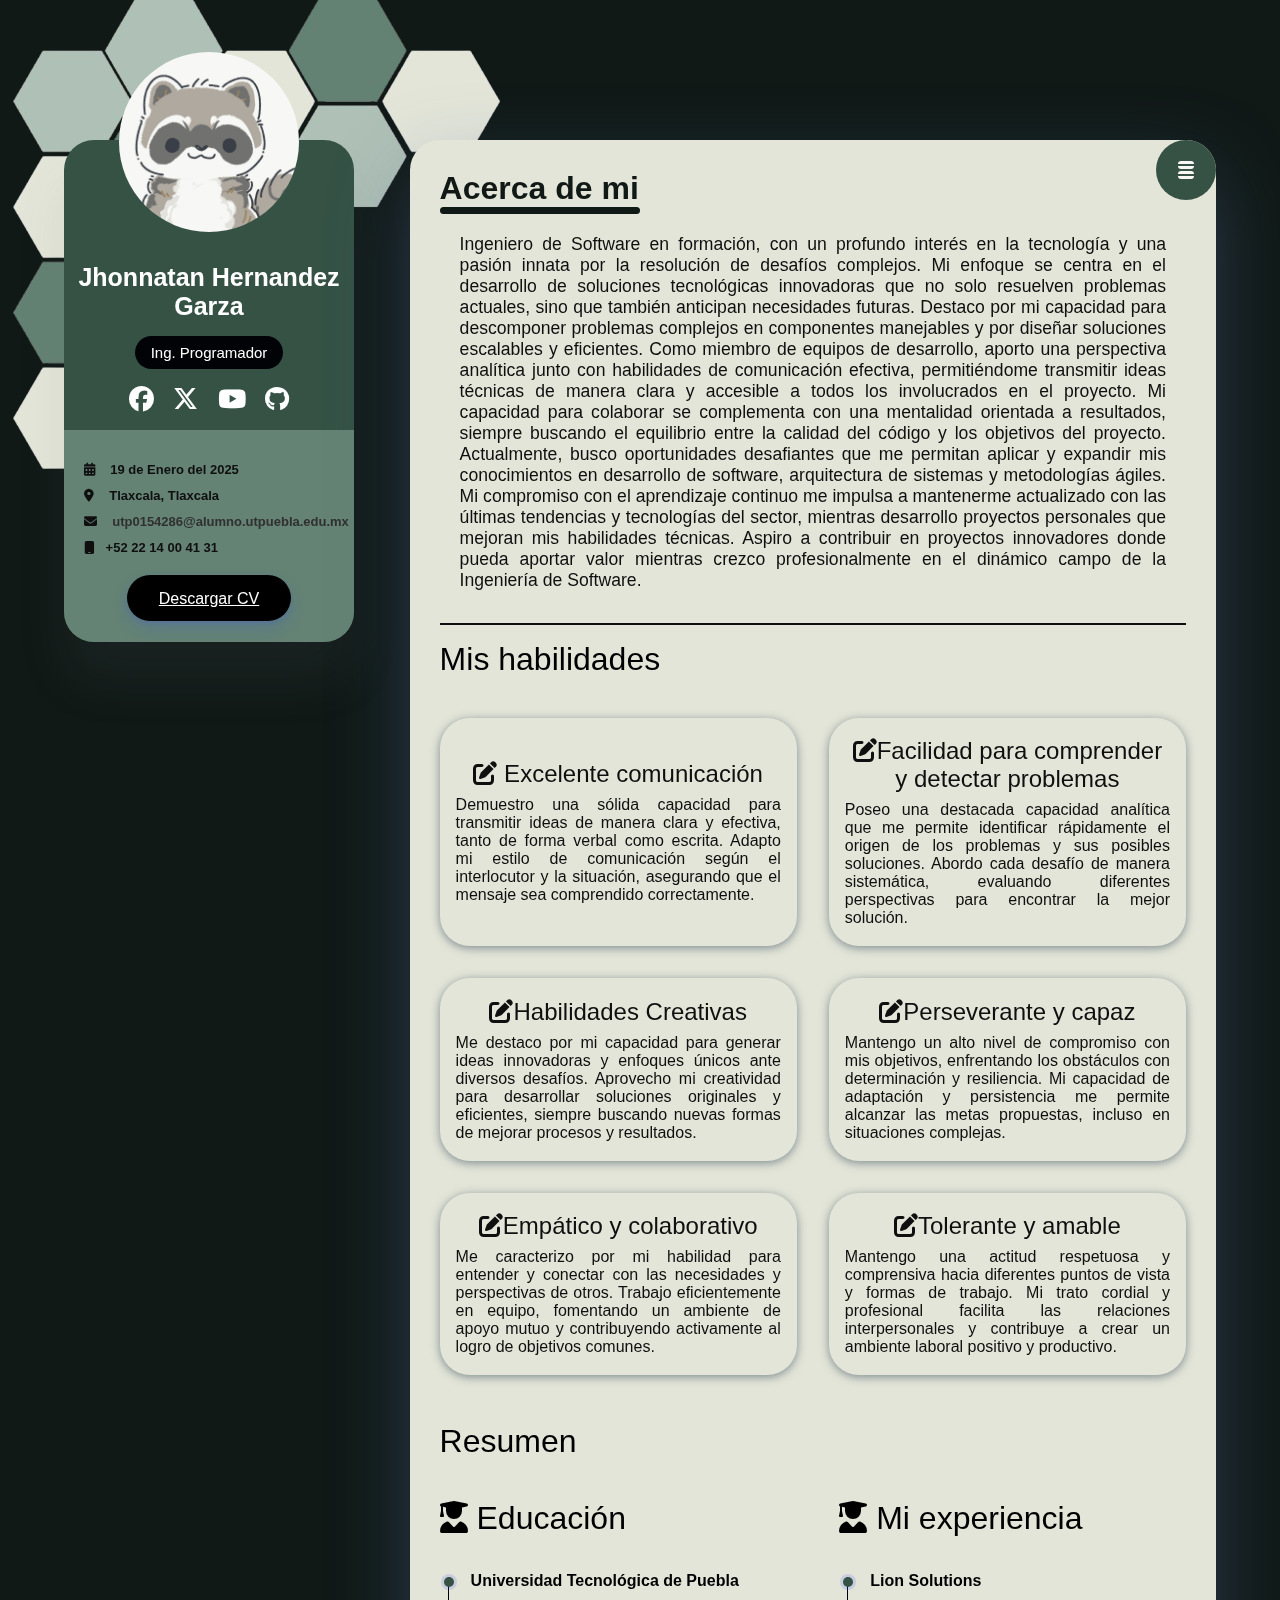
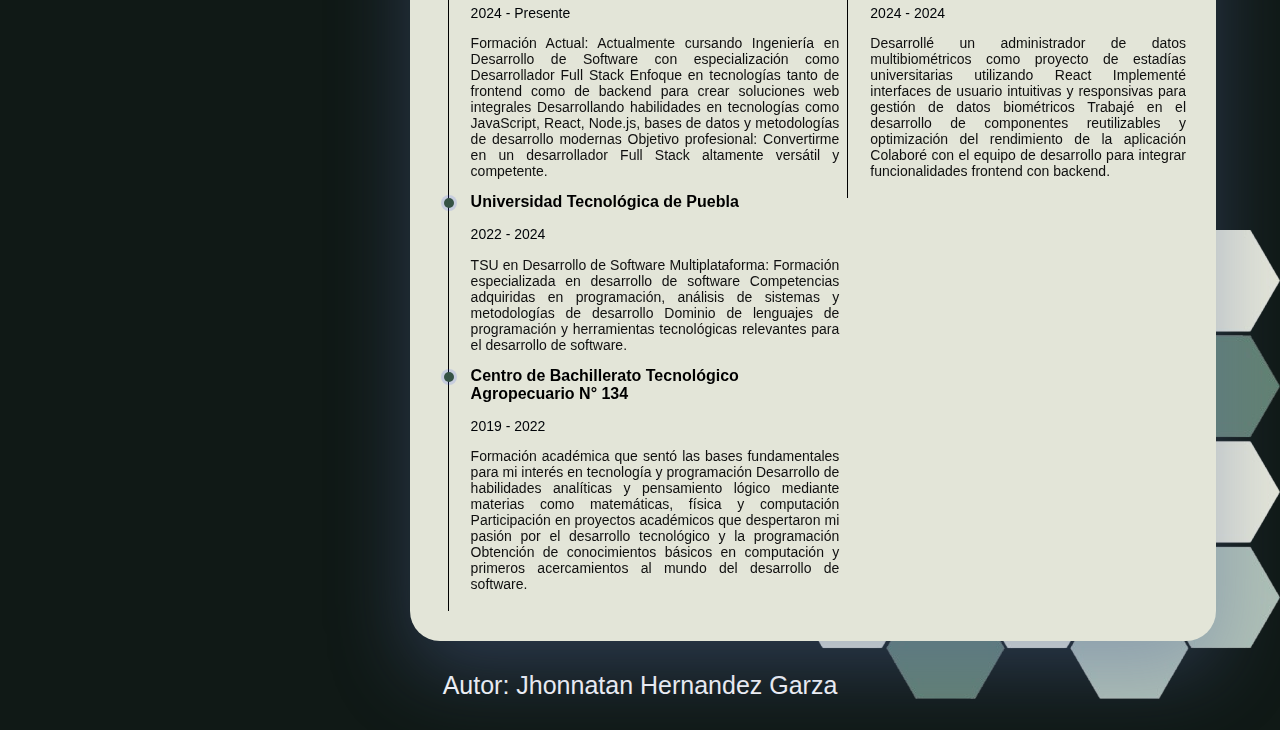
==== resources/index.html @ 68e1ef66 "Primer commit: Producto 1 CV" ====
<!DOCTYPE html>
<html lang="en">
<head>
    <meta charset="UTF-8">
    <meta name="viewport" content="width-device-width,initial-scale=1.0"/>
    <title>Mi sitio CV</title>
    <link href="../CSS/css-gg.css" rel="stylesheet"/> <!--Todos los estilos-->
    <link rel="shortcut icon" href="../media/Imagenes/logo.svg" type="image/svg">
    <link rel="stylesheet" href="../CSS/site.css">
    <link href="https://cdnjs.cloudflare.com/ajax/libs/font-awesome/5.15.4/css/all.min.css" rel="stylesheet">
    <link rel="stylesheet" href="https://cdnjs.cloudflare.com/ajax/libs/font-awesome/6.5.1/css/all.min.css">
    <script src="../JS/site.js"></script>

</head>
<body>
    <div class="main-content">
        <aside>
            <div class="profile">
                <img src="../media/Imagenes/perfil.jpg" id="photo-profile" class="my-photo"/>
                <div>
                    <h1 class="title">Jhonnatan Hernandez Garza</h1>
                    <div class="badge-profile">Ing. Programador</div>
                    <div class="social">
                        <a class="f" href="https://es-la.facebook.com/sharer/sharer.php?u=https://www.facebook.com/nathan.evans.98837" target="_blank" ><i class="fa-brands fa-facebook"></i></a><!--Libreria de terceros-->
                        <a class="t" href="https://x.com/i/flow/login" target="_blank"><i class="fa-brands fa-x-twitter"></i></a>
                        <a class="y" href="https://www.youtube.com/c/@jhonatanhernandezgarza616" target="_blank"><i class="fa-brands fa-youtube"></i></a>
                        <a class="g" href="https://github.com/NathanHDZ" target="_blank"><i class="fa-brands fa-github"></i></a>
                    </div>
                </div>
                <div class="info">
                    <ul class="contacts-block">
                        <li class="contacts-block-item">
                            <i class="fa-solid fa-calendar-days"></i>&nbsp;&nbsp;19 de Enero del 2025</li>
                        <li class="contacts-block-item">
                            <i class="fa-solid fa-location-dot"></i>&nbsp;&nbsp;Tlaxcala, Tlaxcala</li>
                        <li class="contacts-block-item"><i class="fa-solid fa-envelope"></i>
                            <a href="https://mail.google.com/mail/u/0/#inbox" target="_blank">&nbsp;&nbsp;utp0154286@alumno.utpuebla.edu.mx</a>
                        </li>
                        <li class="contacts-block-item">
                            <i class="fa-solid fa-mobile"></i>&nbsp;+52 22 14 00 41 31</li>
                    </ul>
                    <a class="btn" href="../media/pdf/Curriculum Jhonnatan Hernandez Garza (1).pdf">Descargar CV</a>
                </div>
            </div>
        </aside>
        <section class="resume">
            <header>
                <div class="menu-circle" onclick="toggleMenu()"">
                    <i class="gg-menu-oreos" ></i>
                </div>
                <div class="inner-menu js-menu">
                    <ul class="nav">
                        <li class="nav_item"><a href="portfolio.html">Portafolio</a></li>
                    </ul>
                </div>
            </header>
            <h2 class="titleAcerca">Acerca de mi</h2>
            <div class="decoracion"></div>
            <div class="contenidoAcerca">
                <p>Ingeniero de Software en formación, con un profundo interés en la tecnología y una pasión innata por la resolución de desafíos complejos. Mi enfoque se centra en el desarrollo de soluciones tecnológicas innovadoras que no solo resuelven problemas actuales, sino que también anticipan necesidades futuras. Destaco por mi capacidad para descomponer problemas complejos en componentes manejables y por diseñar soluciones escalables y eficientes.
                    Como miembro de equipos de desarrollo, aporto una perspectiva analítica junto con habilidades de comunicación efectiva, permitiéndome transmitir ideas técnicas de manera clara y accesible a todos los involucrados en el proyecto. Mi capacidad para colaborar se complementa con una mentalidad orientada a resultados, siempre buscando el equilibrio entre la calidad del código y los objetivos del proyecto.
                    Actualmente, busco oportunidades desafiantes que me permitan aplicar y expandir mis conocimientos en desarrollo de software, arquitectura de sistemas y metodologías ágiles. Mi compromiso con el aprendizaje continuo me impulsa a mantenerme actualizado con las últimas tendencias y tecnologías del sector, mientras desarrollo proyectos personales que mejoran mis habilidades técnicas. Aspiro a contribuir en proyectos innovadores donde pueda aportar valor mientras crezco profesionalmente en el dinámico campo de la Ingeniería de Software.</p>
            </div>
            <div class="services-content">
                <h2 class="h2-title">Mis habilidades</h2>
                <div class="my-services">
                    <div>
                        <div>
                            
                            <h3><i class="fa-solid fa-pen-to-square"></i>  Excelente comunicación</h3>
                            <p>Demuestro una sólida capacidad para transmitir ideas de manera clara y efectiva, tanto de forma verbal como escrita. Adapto mi estilo de comunicación según el interlocutor y la situación, asegurando que el mensaje sea comprendido correctamente.</p>
                        </div>
                    </div>
                    <div>
                        <div>
                            <h3><i class="fa-solid fa-pen-to-square"></i>Facilidad para comprender y detectar problemas</h3>
                            <p>Poseo una destacada capacidad analítica que me permite identificar rápidamente el origen de los problemas y sus posibles soluciones. Abordo cada desafío de manera sistemática, evaluando diferentes perspectivas para encontrar la mejor solución.</p>
                        </div>
                    </div>
                    <div>
                        <div>
                            <h3><i class="fa-solid fa-pen-to-square"></i>Habilidades Creativas</h3>
                            <p>Me destaco por mi capacidad para generar ideas innovadoras y enfoques únicos ante diversos desafíos. Aprovecho mi creatividad para desarrollar soluciones originales y eficientes, siempre buscando nuevas formas de mejorar procesos y resultados.</p>
                        </div>
                    </div>
                    <div>
                        <div>
                            <h3><i class="fa-solid fa-pen-to-square"></i>Perseverante y capaz</h3>
                            <p>Mantengo un alto nivel de compromiso con mis objetivos, enfrentando los obstáculos con determinación y resiliencia. Mi capacidad de adaptación y persistencia me permite alcanzar las metas propuestas, incluso en situaciones complejas.</p>
                        </div>
                    </div>
                    <div>
                        <div>
                            <h3><i class="fa-solid fa-pen-to-square"></i>Empático y colaborativo</h3>
                            <p>Me caracterizo por mi habilidad para entender y conectar con las necesidades y perspectivas de otros. Trabajo eficientemente en equipo, fomentando un ambiente de apoyo mutuo y contribuyendo activamente al logro de objetivos comunes.</p>
                        </div>
                    </div>
                    <div>
                        <div>
                            <h3><i class="fa-solid fa-pen-to-square"></i>Tolerante y amable</h3>
                            <p>Mantengo una actitud respetuosa y comprensiva hacia diferentes puntos de vista y formas de trabajo. Mi trato cordial y profesional facilita las relaciones interpersonales y contribuye a crear un ambiente laboral positivo y productivo.</p>
                        </div>
                    </div>
                </div>
            </div>
            <div class="timeline-content">
                <h2 class="h2-title">Resumen</h2>
                <div>
                    <div>
                        <h2 class="h2-title"><i class="fa fa-user-graduate"></i> Educación</h2>
                        <div class="timeline">
                            <article class="timeline_item">
                                <h5 class="title title--h5 timeline_title">Universidad Tecnológica de Puebla</h5>
                                <span class="timeline_period">2024 - Presente</span>
                                <p class="timeline_description">
                                    Formación Actual: 
                                    Actualmente cursando Ingeniería en Desarrollo de Software con especialización como Desarrollador Full Stack
Enfoque en tecnologías tanto de frontend como de backend para crear soluciones web integrales
Desarrollando habilidades en tecnologías como JavaScript, React, Node.js, bases de datos y metodologías de desarrollo modernas
Objetivo profesional: Convertirme en un desarrollador Full Stack altamente versátil y competente.
                                </p>
                            </article>
                            <!-- Item -->
                            <article class="timeline_item">
                                <h5 class="title title--h5 timeline_title"> Universidad Tecnológica de Puebla</h5>
                                <span class="timeline_period">2022 - 2024</span>
                                <p class="timeline_description">TSU en Desarrollo de Software Multiplataforma:
                                    Formación especializada en desarrollo de software
Competencias adquiridas en programación, análisis de sistemas y metodologías de desarrollo
Dominio de lenguajes de programación y herramientas tecnológicas relevantes para el desarrollo de software.
                                </p>
                            </article>
                            <!-- Item -->
                            <article class="timeline_item">
                                <h5 class="title title--h5 timeline_title">Centro de Bachillerato Tecnológico Agropecuario N° 134</h5>
                                <span class="timeline_period">2019 - 2022</span>
                                <p class="timeline_description">
                                    Formación académica que sentó las bases fundamentales para mi interés en tecnología y programación
Desarrollo de habilidades analíticas y pensamiento lógico mediante materias como matemáticas, física y computación
Participación en proyectos académicos que despertaron mi pasión por el desarrollo tecnológico y la programación
Obtención de conocimientos básicos en computación y primeros acercamientos al mundo del desarrollo de software.
                                </p>
                            </article>
                        </div>
                    </div>
                    <div>
                        <h2 class="h2-title"><i class="fa fa-user-graduate"></i> Mi experiencia</h2>
                        <div class="timeline">
                            <!-- Item -->
                            <article class="timeline_item">
                                <h5 class="title title--h5 timeline_title">Lion Solutions</h5>
                                <span class="timeline_period">2024 - 2024</span>
                                <p class="timeline_description">
                                    Desarrollé un administrador de datos multibiométricos como proyecto de estadías universitarias utilizando React
Implementé interfaces de usuario intuitivas y responsivas para gestión de datos biométricos
Trabajé en el desarrollo de componentes reutilizables y optimización del rendimiento de la aplicación
Colaboré con el equipo de desarrollo para integrar funcionalidades frontend con backend.
                                </p>
                            </article>
                        </div>
                    </div>
                </div>
            </div>
        </section>
    </div>
    <footer>Autor: Jhonnatan Hernandez Garza</footer>
</body>
</html>
---- CSS/css-gg.css ----
.gg-abstract{box-sizing:border-box;position:relative;display:block;width:14px;height:14px;transform:scale(var(--ggs,1));border-right:3px solid;border-top:3px solid}.gg-abstract::before{content:"";display:block;box-sizing:border-box;position:absolute;width:10px;height:10px;left:0;bottom:0;border:3px solid;border-radius:12px}.gg-add-r{box-sizing:border-box;position:relative;display:block;width:22px;height:22px;border:2px solid;transform:scale(var(--ggs,1));border-radius:4px}.gg-add-r::after,.gg-add-r::before{content:"";display:block;box-sizing:border-box;position:absolute;width:10px;height:2px;background:currentColor;border-radius:5px;top:8px;left:4px}.gg-add-r::after{width:2px;height:10px;top:4px;left:8px}.gg-add{box-sizing:border-box;position:relative;display:block;width:22px;height:22px;border:2px solid;transform:scale(var(--ggs,1));border-radius:22px}.gg-add::after,.gg-add::before{content:"";display:block;box-sizing:border-box;position:absolute;width:10px;height:2px;background:currentColor;border-radius:5px;top:8px;left:4px}.gg-add::after{width:2px;height:10px;top:4px;left:8px}.gg-adidas{position:relative;box-sizing:border-box;display:block;width:23px;height:15px;transform:scale(var(--ggs,1));overflow:hidden}.gg-adidas::before{content:"";position:absolute;box-sizing:border-box;display:block;width:5px;height:18px;background:currentColor;transform:rotate(-30deg);left:4px;bottom:-14px;box-shadow:7px -2px,14px -4px}.gg-airplane{box-sizing:border-box;position:relative;display:block;width:18px;height:18px;transform:scale(var(--ggs,1));background:linear-gradient(to left,currentColor 22px,transparent 0) no-repeat center/16px 2px,radial-gradient(circle,currentColor 60%,transparent 40%) no-repeat right center/2px 2px}.gg-airplane::after,.gg-airplane::before{content:"";display:block;position:absolute;box-sizing:border-box;width:10px;height:8px;border-right:4px solid}.gg-airplane::before{border-top-right-radius:2px;top:0;transform:perspective(10px)rotateX(10deg)skewX(30deg);box-shadow:-4px 3px 0 -2px}.gg-airplane::after{border-bottom-right-radius:2px;bottom:0;transform:perspective(10px)rotateX(-10deg)skewX(-30deg);box-shadow:-4px -3px 0 -2px}.gg-alarm{background:linear-gradient( to left,currentColor 5px,transparent 0)no-repeat 4.5px 6px/5px 2px,linear-gradient( to left,currentColor 7px,transparent 0)no-repeat 4.5px 2px/2px 6px;box-sizing:border-box;position:relative;display:block;width:16px;height:16px;border-radius:100%;border:2px solid transparent;transform:scale(var(--ggs,1));box-shadow:0 0 0 2px}.gg-alarm::after,.gg-alarm::before{content:"";display:block;box-sizing:border-box;position:absolute;width:6px;height:2px;background:currentColor;top:-4px}.gg-alarm::before{left:-5px;transform:rotate(-42deg)}.gg-alarm::after{transform:rotate(42deg);right:-5px}.gg-album{box-sizing:border-box;position:relative;display:block;width:18px;height:18px;transform:scale(var(--ggs,1));border-left:7px solid transparent;border-right:3px solid transparent;border-bottom:8px solid transparent;box-shadow:0 0 0 2px,inset 6px 4px 0 -4px,inset -6px 4px 0 -4px;border-radius:3px}.gg-album::after,.gg-album::before{content:"";display:block;box-sizing:border-box;position:absolute;width:2px;height:5px;background:currentColor;transform:rotate(46deg);top:5px;right:4px}.gg-album::after{transform:rotate(-46deg);right:2px}.gg-align-bottom{box-sizing:border-box;position:relative;display:block;height:12px;width:12px;border-bottom:2px solid;transform:scale(var(--ggs,1));margin-top:4px}.gg-align-bottom::after,.gg-align-bottom::before{content:"";display:block;box-sizing:border-box;position:absolute;width:4px;background:currentColor;bottom:2px}.gg-align-bottom::before{left:1px;height:12px}.gg-align-bottom::after{height:6px;right:1px;opacity:.5}.gg-align-center{box-sizing:border-box;position:relative;display:block;height:12px;width:12px;border-top:2px solid transparent;transform:scale(var(--ggs,1));margin-left:-4px}.gg-align-center::after,.gg-align-center::before{content:"";display:block;box-sizing:border-box;position:absolute;height:4px;background:currentColor}.gg-align-center::before{left:2px;width:12px;top:-2px}.gg-align-center::after{width:6px;right:1px;top:4px;opacity:.5}.gg-align-left{box-sizing:border-box;position:relative;display:block;height:12px;width:12px;border-left:2px solid;transform:scale(var(--ggs,1));margin-left:-4px}.gg-align-left::after,.gg-align-left::before{content:"";display:block;box-sizing:border-box;position:absolute;height:4px;width:12px;background:currentColor;left:2px;top:1px}.gg-align-left::after{width:6px;top:7px;opacity:.5}.gg-align-middle{box-sizing:border-box;position:relative;display:block;height:12px;width:12px;transform:scale(var(--ggs,1));border-top:2px solid transparent;margin-top:-8px}.gg-align-middle::after,.gg-align-middle::before{content:"";display:block;box-sizing:border-box;position:absolute;width:4px;background:currentColor}.gg-align-middle::before{left:1px;height:12px;top:2px}.gg-align-middle::after{height:6px;right:1px;top:5px;opacity:.5}.gg-align-right{box-sizing:border-box;position:relative;display:block;height:12px;width:12px;border-right:2px solid;transform:scale(var(--ggs,1));margin-right:-4px}.gg-align-right::after,.gg-align-right::before{content:"";display:block;box-sizing:border-box;position:absolute;height:4px;width:12px;background:currentColor;right:2px;top:1px}.gg-align-right::after{width:6px;top:7px;opacity:.5}.gg-align-top{box-sizing:border-box;position:relative;display:block;height:12px;width:12px;border-top:2px solid;transform:scale(var(--ggs,1));margin-top:-4px}.gg-align-top::after,.gg-align-top::before{content:"";display:block;box-sizing:border-box;position:absolute;width:4px;background:currentColor;top:2px}.gg-align-top::before{left:1px;height:12px}.gg-align-top::after{height:6px;right:1px;opacity:.5}.gg-anchor{box-sizing:border-box;position:relative;display:block;transform:scale(var(--ggs,1));width:2px;height:14px;background:currentColor;border-radius:8px}.gg-anchor::after,.gg-anchor::before{content:"";display:block;box-sizing:border-box;position:absolute;height:6px;border:2px solid}.gg-anchor::after{width:12px;border-bottom-left-radius:20px;border-bottom-right-radius:20px;border-top-color:transparent;left:-5px;bottom:2px}.gg-anchor::before{width:6px;border-radius:8px;top:-4px;left:-2px}.gg-apple-watch{background:linear-gradient( to left,currentColor 5px,transparent 0)no-repeat 13px 4px/2px 4px;box-sizing:border-box;position:relative;display:block;width:24px;height:24px;border:5px solid transparent;transform:scale(var(--ggs,1));border-radius:9px;box-shadow:inset 0 0 0 2px}.gg-apple-watch::after,.gg-apple-watch::before{content:"";display:block;box-sizing:border-box;position:absolute;border-radius:3px;width:10px;height:5px;border:2px solid;border-bottom:0;border-bottom-left-radius:0;border-bottom-right-radius:0;left:2px}.gg-apple-watch::after{top:-3px}.gg-apple-watch::before{transform:scaleY(-1);top:12px}.gg-arrange-back{box-sizing:border-box;position:relative;transform:scale(var(--ggs,1));display:block;width:18px;height:18px}.gg-arrange-back::after,.gg-arrange-back::before{content:"";display:block;box-sizing:border-box;position:absolute}.gg-arrange-back::after{width:10px;height:10px;border:2px solid;left:4px;top:4px}.gg-arrange-back::before{width:8px;height:8px;background:currentColor;box-shadow:10px 10px 0}.gg-arrange-front{box-sizing:border-box;position:relative;transform:scale(var(--ggs,1));display:block;width:18px;height:18px}.gg-arrange-front::before{content:"";display:block;box-sizing:border-box;position:absolute;width:10px;height:10px;border:2px solid;left:4px;top:4px;box-shadow:-5px -5px 0 -1px,5px 5px 0 -1px}.gg-arrow-align-h{box-sizing:border-box;position:relative;display:block;transform:scale(var(--ggs,1));width:20px;height:10px;background:linear-gradient(to left,currentColor 15px,transparent 0)no-repeat 2px 4px/6px 2px,linear-gradient(to left,currentColor 15px,transparent 0)no-repeat 12px 4px/6px 2px,linear-gradient(to left,currentColor 15px,transparent 0)no-repeat center/2px 10px}.gg-arrow-align-h::after,.gg-arrow-align-h::before{content:"";display:block;box-sizing:border-box;position:absolute;width:6px;height:6px;transform:rotate(45deg);top:2px}.gg-arrow-align-h::after{border-bottom:2px solid;border-left:2px solid;left:1px}.gg-arrow-align-h::before{border-top:2px solid;border-right:2px solid;right:1px}.gg-arrow-align-v{box-sizing:border-box;position:relative;display:block;transform:scale(var(--ggs,1));width:10px;height:20px;background:linear-gradient(to left,currentColor 15px,transparent 0)no-repeat 4px 2px/2px 6px,linear-gradient(to left,currentColor 15px,transparent 0)no-repeat 4px 12px/2px 6px,linear-gradient(to left,currentColor 15px,transparent 0)no-repeat center/10px 2px}.gg-arrow-align-v::after,.gg-arrow-align-v::before{content:"";display:block;box-sizing:border-box;position:absolute;width:6px;height:6px;transform:rotate(-45deg);left:2px}.gg-arrow-align-v::after{border-bottom:2px solid;border-left:2px solid;bottom:1px}.gg-arrow-align-v::before{border-top:2px solid;border-right:2px solid;top:1px}.gg-arrow-bottom-left-o{box-sizing:border-box;position:relative;display:block;width:22px;height:22px;border:2px solid;transform:scale(var(--ggs,1));border-radius:20px}.gg-arrow-bottom-left-o::after,.gg-arrow-bottom-left-o::before{content:"";display:block;box-sizing:border-box;position:absolute;left:4px}.gg-arrow-bottom-left-o::after{width:10px;height:2px;background:currentColor;transform:rotate(-45deg);bottom:8px}.gg-arrow-bottom-left-o::before{width:6px;height:6px;bottom:4px;border-bottom:2px solid;border-left:2px solid}.gg-arrow-bottom-left-r{box-sizing:border-box;position:relative;display:block;width:22px;height:22px;border:2px solid;transform:scale(var(--ggs,1));border-radius:4px}.gg-arrow-bottom-left-r::after,.gg-arrow-bottom-left-r::before{content:"";display:block;box-sizing:border-box;position:absolute;left:4px}.gg-arrow-bottom-left-r::after{width:10px;height:2px;background:currentColor;transform:rotate(-45deg);bottom:8px}.gg-arrow-bottom-left-r::before{width:6px;height:6px;bottom:4px;border-bottom:2px solid;border-left:2px solid}.gg-arrow-bottom-left{box-sizing:border-box;position:relative;display:block;width:8px;height:8px;border-bottom:2px solid;transform:scale(var(--ggs,1));border-left:2px solid}.gg-arrow-bottom-left::after{content:"";display:block;box-sizing:border-box;position:absolute;width:14px;height:2px;background:currentColor;transform:rotate(-45deg);bottom:3px;left:-3px}.gg-arrow-bottom-right-o{box-sizing:border-box;position:relative;display:block;width:22px;height:22px;border:2px solid;transform:scale(var(--ggs,1));border-radius:20px}.gg-arrow-bottom-right-o::after,.gg-arrow-bottom-right-o::before{content:"";display:block;box-sizing:border-box;position:absolute;right:4px}.gg-arrow-bottom-right-o::after{width:10px;height:2px;background:currentColor;transform:rotate(45deg);bottom:8px}.gg-arrow-bottom-right-o::before{width:6px;height:6px;bottom:4px;border-bottom:2px solid;border-right:2px solid}.gg-arrow-bottom-right-r{box-sizing:border-box;position:relative;display:block;width:22px;height:22px;border:2px solid;transform:scale(var(--ggs,1));border-radius:4px}.gg-arrow-bottom-right-r::after,.gg-arrow-bottom-right-r::before{content:"";display:block;box-sizing:border-box;position:absolute;right:4px}.gg-arrow-bottom-right-r::after{width:10px;height:2px;background:currentColor;transform:rotate(45deg);bottom:8px}.gg-arrow-bottom-right-r::before{width:6px;height:6px;bottom:4px;border-bottom:2px solid;border-right:2px solid}.gg-arrow-bottom-right{box-sizing:border-box;position:relative;display:block;width:8px;height:8px;border-bottom:2px solid;transform:scale(var(--ggs,1));border-right:2px solid}.gg-arrow-bottom-right::after{content:"";display:block;box-sizing:border-box;position:absolute;width:14px;height:2px;background:currentColor;transform:rotate(45deg);bottom:3px;right:-3px}.gg-arrow-down-o{box-sizing:border-box;position:relative;display:block;width:22px;height:22px;border:2px solid;transform:scale(var(--ggs,1));border-radius:20px}.gg-arrow-down-o::after,.gg-arrow-down-o::before{content:"";display:block;box-sizing:border-box;position:absolute;bottom:4px}.gg-arrow-down-o::after{width:6px;height:6px;border-bottom:2px solid;border-left:2px solid;transform:rotate(-45deg);left:6px}.gg-arrow-down-o::before{width:2px;height:10px;left:8px;background:currentColor}.gg-arrow-down-r{box-sizing:border-box;position:relative;display:block;width:22px;height:22px;border:2px solid;transform:scale(var(--ggs,1));border-radius:4px}.gg-arrow-down-r::after,.gg-arrow-down-r::before{content:"";display:block;box-sizing:border-box;position:absolute;bottom:4px}.gg-arrow-down-r::after{width:6px;height:6px;border-bottom:2px solid;border-left:2px solid;transform:rotate(-45deg);left:6px}.gg-arrow-down-r::before{width:2px;height:10px;left:8px;background:currentColor}.gg-arrow-down{box-sizing:border-box;position:relative;display:block;transform:scale(var(--ggs,1));width:22px;height:22px}.gg-arrow-down::after,.gg-arrow-down::before{content:"";display:block;box-sizing:border-box;position:absolute;bottom:4px}.gg-arrow-down::after{width:8px;height:8px;border-bottom:2px solid;border-left:2px solid;transform:rotate(-45deg);left:7px}.gg-arrow-down::before{width:2px;height:16px;left:10px;background:currentColor}.gg-arrow-left-o{box-sizing:border-box;position:relative;display:block;width:22px;height:22px;border:2px solid;transform:scale(var(--ggs,1));border-radius:22px}.gg-arrow-left-o::after,.gg-arrow-left-o::before{content:"";display:block;box-sizing:border-box;position:absolute;left:4px}.gg-arrow-left-o::after{width:6px;height:6px;border-bottom:2px solid;border-left:2px solid;transform:rotate(45deg);bottom:6px}.gg-arrow-left-o::before{width:10px;height:2px;bottom:8px;background:currentColor}.gg-arrow-left-r{box-sizing:border-box;position:relative;display:block;width:22px;height:22px;border:2px solid;transform:scale(var(--ggs,1));border-radius:4px}.gg-arrow-left-r::after,.gg-arrow-left-r::before{content:"";display:block;box-sizing:border-box;position:absolute;left:4px}.gg-arrow-left-r::after{width:6px;height:6px;border-bottom:2px solid;border-left:2px solid;transform:rotate(45deg);bottom:6px}.gg-arrow-left-r::before{width:10px;height:2px;bottom:8px;background:currentColor}.gg-arrow-left{box-sizing:border-box;position:relative;display:block;transform:scale(var(--ggs,1));width:22px;height:22px}.gg-arrow-left::after,.gg-arrow-left::before{content:"";display:block;box-sizing:border-box;position:absolute;left:3px}.gg-arrow-left::after{width:8px;height:8px;border-bottom:2px solid;border-left:2px solid;transform:rotate(45deg);bottom:7px}.gg-arrow-left::before{width:16px;height:2px;bottom:10px;background:currentColor}.gg-arrow-long-down-c{box-sizing:border-box;position:relative;display:block;transform:scale(var(--ggs,1));border-right:2px solid transparent;border-left:2px solid transparent;border-top:4px solid transparent;box-shadow:inset 0 0 0 2px;height:24px;width:6px}.gg-arrow-long-down-c::after,.gg-arrow-long-down-c::before{content:"";display:block;box-sizing:border-box;position:absolute}.gg-arrow-long-down-c::after{width:6px;height:6px;border-bottom:2px solid;border-right:2px solid;transform:rotate(45deg);bottom:0;left:-2px}.gg-arrow-long-down-c::before{width:6px;height:6px;border:2px solid;border-radius:8px;top:-4px;left:-2px}.gg-arrow-long-down-e{box-sizing:border-box;position:relative;display:block;transform:scale(var(--ggs,1));border-right:2px solid transparent;border-left:2px solid transparent;border-top:4px solid transparent;box-shadow:inset 0 0 0 2px;height:24px;width:6px}.gg-arrow-long-down-e::after,.gg-arrow-long-down-e::before{content:"";display:block;box-sizing:border-box;position:absolute}.gg-arrow-long-down-e::after{width:6px;height:6px;border-bottom:2px solid;border-right:2px solid;transform:rotate(45deg);bottom:0;left:-2px}.gg-arrow-long-down-e::before{width:6px;height:6px;border:2px solid;top:-5px;left:-2px}.gg-arrow-long-down-l{box-sizing:border-box;position:relative;display:block;transform:scale(var(--ggs,1));border-right:2px solid transparent;border-left:2px solid transparent;box-shadow:inset 0 0 0 2px;height:24px;width:6px}.gg-arrow-long-down-l::after,.gg-arrow-long-down-l::before{content:"";display:block;box-sizing:border-box;position:absolute}.gg-arrow-long-down-l::after{width:6px;height:6px;border-bottom:2px solid;border-right:2px solid;transform:rotate(45deg);bottom:0;left:-2px}.gg-arrow-long-down-l::before{width:6px;height:2px;background:currentColor;top:-1px;left:-2px}.gg-arrow-long-down-r{box-sizing:border-box;position:relative;display:block;transform:scale(var(--ggs,1));border-right:2px solid transparent;border-left:2px solid transparent;border-top:4px solid transparent;box-shadow:inset 0 0 0 2px;height:24px;width:6px}.gg-arrow-long-down-r::after,.gg-arrow-long-down-r::before{content:"";display:block;box-sizing:border-box;position:absolute}.gg-arrow-long-down-r::after{width:6px;height:6px;border-bottom:2px solid;border-right:2px solid;transform:rotate(45deg);bottom:0;left:-2px}.gg-arrow-long-down-r::before{width:6px;height:6px;border:2px solid;transform:rotate(45deg);top:-5px;left:-2px}.gg-arrow-long-down{box-sizing:border-box;position:relative;display:block;transform:scale(var(--ggs,1));border-right:2px solid transparent;border-left:2px solid transparent;box-shadow:inset 0 0 0 2px;height:24px;width:6px}.gg-arrow-long-down::after{content:"";display:block;box-sizing:border-box;position:absolute;width:6px;height:6px;border-bottom:2px solid;border-right:2px solid;transform:rotate(45deg);bottom:0;left:-2px}.gg-arrow-long-left-c{box-sizing:border-box;position:relative;display:block;transform:scale(var(--ggs,1));border-top:2px solid transparent;border-bottom:2px solid transparent;border-right:4px solid transparent;box-shadow:inset 0 0 0 2px;width:24px;height:6px}.gg-arrow-long-left-c::after,.gg-arrow-long-left-c::before{content:"";display:block;box-sizing:border-box;position:absolute}.gg-arrow-long-left-c::after{width:6px;height:6px;border-bottom:2px solid;border-left:2px solid;transform:rotate(45deg);left:0;bottom:-2px}.gg-arrow-long-left-c::before{width:6px;height:6px;border:2px solid;border-radius:8px;right:-4px;bottom:-2px}.gg-arrow-long-left-e{box-sizing:border-box;position:relative;display:block;transform:scale(var(--ggs,1));border-top:2px solid transparent;border-bottom:2px solid transparent;border-right:4px solid transparent;box-shadow:inset 0 0 0 2px;width:24px;height:6px}.gg-arrow-long-left-e::after,.gg-arrow-long-left-e::before{content:"";display:block;box-sizing:border-box;position:absolute}.gg-arrow-long-left-e::after{width:6px;height:6px;border-bottom:2px solid;border-left:2px solid;transform:rotate(45deg);left:0;bottom:-2px}.gg-arrow-long-left-e::before{width:6px;height:6px;border:2px solid;right:-4px;bottom:-2px}.gg-arrow-long-left-l{box-sizing:border-box;position:relative;display:block;transform:scale(var(--ggs,1));border-top:2px solid transparent;border-bottom:2px solid transparent;box-shadow:inset 0 0 0 2px;width:24px;height:6px}.gg-arrow-long-left-l::after,.gg-arrow-long-left-l::before{content:"";display:block;box-sizing:border-box;position:absolute}.gg-arrow-long-left-l::after{width:6px;height:6px;border-bottom:2px solid;border-left:2px solid;transform:rotate(45deg);left:0;bottom:-2px}.gg-arrow-long-left-l::before{width:2px;height:6px;background:currentColor;right:-1px;bottom:-2px}.gg-arrow-long-left-r{box-sizing:border-box;position:relative;display:block;transform:scale(var(--ggs,1));border-top:2px solid transparent;border-bottom:2px solid transparent;border-right:4px solid transparent;box-shadow:inset 0 0 0 2px;width:24px;height:6px}.gg-arrow-long-left-r::after,.gg-arrow-long-left-r::before{content:"";display:block;box-sizing:border-box;position:absolute}.gg-arrow-long-left-r::after{width:6px;height:6px;border-bottom:2px solid;border-left:2px solid;transform:rotate(45deg);left:0;bottom:-2px}.gg-arrow-long-left-r::before{width:6px;height:6px;border:2px solid;transform:rotate(45deg);right:-5px;bottom:-2px}.gg-arrow-long-left{box-sizing:border-box;position:relative;display:block;transform:scale(var(--ggs,1));border-top:2px solid transparent;border-bottom:2px solid transparent;box-shadow:inset 0 0 0 2px;width:24px;height:6px}.gg-arrow-long-left::after{content:"";display:block;box-sizing:border-box;position:absolute;width:6px;height:6px;border-bottom:2px solid;border-left:2px solid;transform:rotate(45deg);left:0;bottom:-2px}.gg-arrow-long-right-c{box-sizing:border-box;position:relative;display:block;transform:scale(var(--ggs,1));border-top:2px solid transparent;border-bottom:2px solid transparent;border-left:4px solid transparent;box-shadow:inset 0 0 0 2px;width:24px;height:6px}.gg-arrow-long-right-c::after,.gg-arrow-long-right-c::before{content:"";display:block;box-sizing:border-box;position:absolute}.gg-arrow-long-right-c::after{width:6px;height:6px;border-top:2px solid;border-right:2px solid;transform:rotate(45deg);right:0;bottom:-2px}.gg-arrow-long-right-c::before{width:6px;height:6px;border:2px solid;border-radius:8px;left:-4px;bottom:-2px}.gg-arrow-long-right-e{box-sizing:border-box;position:relative;display:block;transform:scale(var(--ggs,1));border-top:2px solid transparent;border-bottom:2px solid transparent;border-left:4px solid transparent;box-shadow:inset 0 0 0 2px;width:24px;height:6px}.gg-arrow-long-right-e::after,.gg-arrow-long-right-e::before{content:"";display:block;box-sizing:border-box;position:absolute}.gg-arrow-long-right-e::after{width:6px;height:6px;border-top:2px solid;border-right:2px solid;transform:rotate(45deg);right:0;bottom:-2px}.gg-arrow-long-right-e::before{width:6px;height:6px;border:2px solid;left:-4px;bottom:-2px}.gg-arrow-long-right-l{box-sizing:border-box;position:relative;display:block;transform:scale(var(--ggs,1));border-top:2px solid transparent;border-bottom:2px solid transparent;box-shadow:inset 0 0 0 2px;width:24px;height:6px}.gg-arrow-long-right-l::after,.gg-arrow-long-right-l::before{content:"";display:block;box-sizing:border-box;position:absolute}.gg-arrow-long-right-l::after{width:6px;height:6px;border-top:2px solid;border-right:2px solid;transform:rotate(45deg);right:0;bottom:-2px}.gg-arrow-long-right-l::before{width:2px;height:6px;background:currentColor;left:-1px;bottom:-2px}.gg-arrow-long-right-r{box-sizing:border-box;position:relative;display:block;transform:scale(var(--ggs,1));border-top:2px solid transparent;border-bottom:2px solid transparent;border-left:4px solid transparent;box-shadow:inset 0 0 0 2px;width:24px;height:6px}.gg-arrow-long-right-r::after,.gg-arrow-long-right-r::before{content:"";display:block;box-sizing:border-box;position:absolute}.gg-arrow-long-right-r::after{width:6px;height:6px;border-top:2px solid;border-right:2px solid;transform:rotate(45deg);right:0;bottom:-2px}.gg-arrow-long-right-r::before{width:6px;height:6px;border:2px solid;transform:rotate(45deg);left:-5px;bottom:-2px}.gg-arrow-long-right{box-sizing:border-box;position:relative;display:block;transform:scale(var(--ggs,1));border-top:2px solid transparent;border-bottom:2px solid transparent;box-shadow:inset 0 0 0 2px;width:24px;height:6px}.gg-arrow-long-right::after{content:"";display:block;box-sizing:border-box;position:absolute;width:6px;height:6px;border-top:2px solid;border-right:2px solid;transform:rotate(45deg);right:0;bottom:-2px}.gg-arrow-long-up-c{box-sizing:border-box;position:relative;display:block;transform:scale(var(--ggs,1));border-right:2px solid transparent;border-left:2px solid transparent;border-bottom:4px solid transparent;box-shadow:inset 0 0 0 2px;height:24px;width:6px}.gg-arrow-long-up-c::after,.gg-arrow-long-up-c::before{content:"";display:block;box-sizing:border-box;position:absolute}.gg-arrow-long-up-c::after{width:6px;height:6px;border-top:2px solid;border-left:2px solid;transform:rotate(45deg);top:0;left:-2px}.gg-arrow-long-up-c::before{width:6px;height:6px;border:2px solid;border-radius:8px;bottom:-4px;left:-2px}.gg-arrow-long-up-e{box-sizing:border-box;position:relative;display:block;transform:scale(var(--ggs,1));border-right:2px solid transparent;border-left:2px solid transparent;border-bottom:4px solid transparent;box-shadow:inset 0 0 0 2px;height:24px;width:6px}.gg-arrow-long-up-e::after,.gg-arrow-long-up-e::before{content:"";display:block;box-sizing:border-box;position:absolute}.gg-arrow-long-up-e::after{width:6px;height:6px;border-top:2px solid;border-left:2px solid;transform:rotate(45deg);top:0;left:-2px}.gg-arrow-long-up-e::before{width:6px;height:6px;border:2px solid;bottom:-5px;left:-2px}.gg-arrow-long-up-l{box-sizing:border-box;position:relative;display:block;transform:scale(var(--ggs,1));border-right:2px solid transparent;border-left:2px solid transparent;box-shadow:inset 0 0 0 2px;height:24px;width:6px}.gg-arrow-long-up-l::after,.gg-arrow-long-up-l::before{content:"";display:block;box-sizing:border-box;position:absolute}.gg-arrow-long-up-l::after{width:6px;height:6px;border-top:2px solid;border-left:2px solid;transform:rotate(45deg);top:0;left:-2px}.gg-arrow-long-up-l::before{width:6px;height:2px;background:currentColor;bottom:-1px;left:-2px}.gg-arrow-long-up-r{box-sizing:border-box;position:relative;display:block;transform:scale(var(--ggs,1));border-right:2px solid transparent;border-left:2px solid transparent;border-bottom:4px solid transparent;box-shadow:inset 0 0 0 2px;height:24px;width:6px}.gg-arrow-long-up-r::after,.gg-arrow-long-up-r::before{content:"";display:block;box-sizing:border-box;position:absolute}.gg-arrow-long-up-r::after{width:6px;height:6px;border-top:2px solid;border-left:2px solid;transform:rotate(45deg);top:0;left:-2px}.gg-arrow-long-up-r::before{width:6px;height:6px;border:2px solid;transform:rotate(45deg);bottom:-5px;left:-2px}.gg-arrow-long-up,.gg-arrow-long-up::after{display:block;box-sizing:border-box;width:6px}.gg-arrow-long-up{position:relative;transform:scale(var(--ggs,1));border-right:2px solid transparent;border-left:2px solid transparent;box-shadow:inset 0 0 0 2px;height:24px}.gg-arrow-long-up::after{content:"";position:absolute;height:6px;border-top:2px solid;border-left:2px solid;transform:rotate(45deg);top:0;left:-2px}.gg-arrow-right-o{box-sizing:border-box;position:relative;display:block;width:22px;height:22px;border:2px solid;transform:scale(var(--ggs,1));border-radius:20px}.gg-arrow-right-o::after,.gg-arrow-right-o::before{content:"";display:block;box-sizing:border-box;position:absolute;right:4px}.gg-arrow-right-o::after{width:6px;height:6px;border-top:2px solid;border-right:2px solid;transform:rotate(45deg);bottom:6px}.gg-arrow-right-o::before{width:10px;height:2px;bottom:8px;background:currentColor}.gg-arrow-right-r{box-sizing:border-box;position:relative;display:block;width:22px;height:22px;border:2px solid;transform:scale(var(--ggs,1));border-radius:4px}.gg-arrow-right-r::after,.gg-arrow-right-r::before{content:"";display:block;box-sizing:border-box;position:absolute;right:4px}.gg-arrow-right-r::after{width:6px;height:6px;border-top:2px solid;border-right:2px solid;transform:rotate(45deg);bottom:6px}.gg-arrow-right-r::before{width:10px;height:2px;bottom:8px;background:currentColor}.gg-arrow-right{box-sizing:border-box;position:relative;display:block;transform:scale(var(--ggs,1));width:22px;height:22px}.gg-arrow-right::after,.gg-arrow-right::before{content:"";display:block;box-sizing:border-box;position:absolute;right:3px}.gg-arrow-right::after{width:8px;height:8px;border-top:2px solid;border-right:2px solid;transform:rotate(45deg);bottom:7px}.gg-arrow-right::before{width:16px;height:2px;bottom:10px;background:currentColor}.gg-arrow-top-left-o{box-sizing:border-box;position:relative;display:block;width:22px;height:22px;border:2px solid;transform:scale(var(--ggs,1));border-radius:20px}.gg-arrow-top-left-o::after,.gg-arrow-top-left-o::before{content:"";display:block;box-sizing:border-box;position:absolute}.gg-arrow-top-left-o::after{width:10px;height:2px;background:currentColor;transform:rotate(45deg);bottom:8px;right:4px}.gg-arrow-top-left-o::before{width:6px;height:6px;left:4px;top:4px;border-top:2px solid;border-left:2px solid}.gg-arrow-top-left-r{box-sizing:border-box;position:relative;display:block;width:22px;height:22px;border:2px solid;transform:scale(var(--ggs,1));border-radius:4px}.gg-arrow-top-left-r::after,.gg-arrow-top-left-r::before{content:"";display:block;box-sizing:border-box;position:absolute;left:4px}.gg-arrow-top-left-r::after{width:10px;height:2px;background:currentColor;transform:rotate(45deg);bottom:8px}.gg-arrow-top-left-r::before{width:6px;height:6px;top:4px;border-top:2px solid;border-left:2px solid}.gg-arrow-top-left{box-sizing:border-box;position:relative;display:block;width:8px;height:8px;transform:scale(var(--ggs,1));border-top:2px solid;border-left:2px solid}.gg-arrow-top-left::after{content:"";display:block;box-sizing:border-box;position:absolute;width:14px;height:2px;background:currentColor;transform:rotate(45deg);top:3px;left:-3px}.gg-arrow-top-right-o{box-sizing:border-box;position:relative;display:block;width:22px;height:22px;border:2px solid;transform:scale(var(--ggs,1));border-radius:20px}.gg-arrow-top-right-o::after,.gg-arrow-top-right-o::before{content:"";display:block;box-sizing:border-box;position:absolute;right:4px}.gg-arrow-top-right-o::after{width:10px;height:2px;background:currentColor;transform:rotate(-45deg);bottom:8px}.gg-arrow-top-right-o::before{width:6px;height:6px;top:4px;border-top:2px solid;border-right:2px solid}.gg-arrow-top-right-r{box-sizing:border-box;position:relative;display:block;width:22px;height:22px;border:2px solid;transform:scale(var(--ggs,1));border-radius:4px}.gg-arrow-top-right-r::after,.gg-arrow-top-right-r::before{content:"";display:block;box-sizing:border-box;position:absolute;right:4px}.gg-arrow-top-right-r::after{width:10px;height:2px;background:currentColor;transform:rotate(-45deg);bottom:8px}.gg-arrow-top-right-r::before{width:6px;height:6px;top:4px;border-top:2px solid;border-right:2px solid}.gg-arrow-top-right{box-sizing:border-box;position:relative;display:block;width:8px;height:8px;border-top:2px solid;transform:scale(var(--ggs,1));border-right:2px solid}.gg-arrow-top-right::after{content:"";display:block;box-sizing:border-box;position:absolute;width:14px;height:2px;background:currentColor;transform:rotate(-45deg);top:3px;right:-3px}.gg-arrow-up-o{box-sizing:border-box;position:relative;display:block;width:22px;height:22px;border:2px solid;transform:scale(var(--ggs,1));border-radius:20px}.gg-arrow-up-o::after,.gg-arrow-up-o::before{content:"";display:block;box-sizing:border-box;position:absolute;top:4px}.gg-arrow-up-o::after{width:6px;height:6px;border-top:2px solid;border-left:2px solid;transform:rotate(45deg);left:6px}.gg-arrow-up-o::before{width:2px;height:10px;left:8px;background:currentColor}.gg-arrow-up-r{box-sizing:border-box;position:relative;display:block;width:22px;height:22px;border:2px solid;transform:scale(var(--ggs,1));border-radius:4px}.gg-arrow-up-r::after,.gg-arrow-up-r::before{content:"";display:block;box-sizing:border-box;position:absolute;top:4px}.gg-arrow-up-r::after{width:6px;height:6px;border-top:2px solid;border-left:2px solid;transform:rotate(45deg);left:6px}.gg-arrow-up-r::before{width:2px;height:10px;left:8px;background:currentColor}.gg-arrow-up{box-sizing:border-box;position:relative;display:block;transform:scale(var(--ggs,1));width:22px;height:22px}.gg-arrow-up::after,.gg-arrow-up::before{content:"";display:block;box-sizing:border-box;position:absolute;top:4px}.gg-arrow-up::after{width:8px;height:8px;border-top:2px solid;border-left:2px solid;transform:rotate(45deg);left:7px}.gg-arrow-up::before{width:2px;height:16px;left:10px;background:currentColor}.gg-arrows-breake-h{box-sizing:border-box;position:relative;display:block;transform:scale(var(--ggs,1));width:20px;height:10px;background:linear-gradient(to left,currentColor 10px,transparent 0)no-repeat center left/8px 2px,linear-gradient(to left,currentColor 10px,transparent 0)no-repeat center right/8px 2px,linear-gradient(to left,currentColor 10px,transparent 0)no-repeat 7px center/2px 10px,linear-gradient(to left,currentColor 10px,transparent 0)no-repeat 11px center/2px 10px}.gg-arrows-breake-h::after,.gg-arrows-breake-h::before{content:"";display:block;box-sizing:border-box;position:absolute;width:6px;height:6px;transform:rotate(45deg);top:2px}.gg-arrows-breake-h::after{border-left:2px solid;border-bottom:2px solid}.gg-arrows-breake-h::before{border-right:2px solid;border-top:2px solid;right:0}.gg-arrows-breake-v{box-sizing:border-box;position:relative;display:block;transform:scale(var(--ggs,1));width:10px;height:20px;background:linear-gradient(to left,currentColor 10px,transparent 0)no-repeat center top/2px 8px,linear-gradient(to left,currentColor 10px,transparent 0)no-repeat center bottom/2px 8px,linear-gradient(to left,currentColor 10px,transparent 0)no-repeat center 7px/10px 2px,linear-gradient(to left,currentColor 10px,transparent 0)no-repeat center 11px/10px 2px}.gg-arrows-breake-v::after,.gg-arrows-breake-v::before{content:"";display:block;box-sizing:border-box;position:absolute;width:6px;height:6px;transform:rotate(45deg);left:2px}.gg-arrows-breake-v::after{border-left:2px solid;border-top:2px solid}.gg-arrows-breake-v::before{border-right:2px solid;border-bottom:2px solid;bottom:0}.gg-arrows-exchange-alt-v{box-sizing:border-box;position:relative;display:block;transform:scale(var(--ggs,1));width:14px;height:16px}.gg-arrows-exchange-alt-v::after,.gg-arrows-exchange-alt-v::before{content:"";display:block;box-sizing:border-box;position:absolute;width:2px;background:currentColor;border-radius:4px}.gg-arrows-exchange-alt-v::before{height:6px;transform:rotate(-45deg);box-shadow:13px -2px 0;top:10px;left:2px}.gg-arrows-exchange-alt-v::after{height:12px;box-shadow:-4px 4px 0;right:4px}.gg-arrows-exchange-alt{box-sizing:border-box;position:relative;display:block;transform:scale(var(--ggs,1));width:16px;height:14px}.gg-arrows-exchange-alt::after,.gg-arrows-exchange-alt::before{content:"";display:block;box-sizing:border-box;position:absolute;height:2px;background:currentColor;border-radius:4px}.gg-arrows-exchange-alt::before{width:6px;transform:rotate(-45deg);box-shadow:-2px -13px 0;right:0;top:10px}.gg-arrows-exchange-alt::after{width:12px;box-shadow:4px 4px 0;top:4px}.gg-arrows-exchange-v{box-sizing:border-box;position:relative;display:block;transform:scale(var(--ggs,1));width:14px;height:16px}.gg-arrows-exchange-v::after,.gg-arrows-exchange-v::before{content:"";display:block;box-sizing:border-box;position:absolute;width:2px;background:currentColor;border-radius:4px}.gg-arrows-exchange-v::before{height:6px;transform:rotate(45deg);box-shadow:7px -4px 0;top:4px;left:2px}.gg-arrows-exchange-v::after{height:12px;box-shadow:-4px 4px 0;right:4px;bottom:4px}.gg-arrows-exchange{box-sizing:border-box;position:relative;display:block;transform:scale(var(--ggs,1));width:16px;height:14px}.gg-arrows-exchange::after,.gg-arrows-exchange::before{content:"";display:block;box-sizing:border-box;position:absolute;height:2px;background:currentColor;border-radius:4px}.gg-arrows-exchange::before{width:6px;transform:rotate(45deg);box-shadow:2px -13px 0;top:10px}.gg-arrows-exchange::after{width:12px;box-shadow:-4px 4px 0;left:4px;top:4px}.gg-arrows-expand-down-left{box-sizing:border-box;position:relative;display:block;transform:scale(var(--ggs,1));width:16px;height:16px;box-shadow:-6px 6px 0 -4px}.gg-arrows-expand-down-left::before{content:"";display:block;box-sizing:border-box;position:absolute;width:8px;height:8px;border:2px solid;border-radius:1px;right:0}.gg-arrows-expand-down-left::after{content:"";display:block;box-sizing:border-box;position:absolute;background:currentColor;width:2px;height:10px;transform:rotate(45deg);top:8px;left:2px;border-radius:4px}.gg-arrows-expand-down-right{box-sizing:border-box;position:relative;display:block;transform:scale(var(--ggs,1));width:16px;height:16px;box-shadow:6px 6px 0 -4px}.gg-arrows-expand-down-right::before{content:"";display:block;box-sizing:border-box;position:absolute;width:8px;height:8px;border:2px solid;border-radius:1px;left:0}.gg-arrows-expand-down-right::after{content:"";display:block;box-sizing:border-box;position:absolute;background:currentColor;width:2px;height:10px;transform:rotate(-45deg);top:8px;right:2px;border-radius:4px}.gg-arrows-expand-left-alt{box-sizing:border-box;position:relative;display:block;transform:scale(var(--ggs,1));width:14px;height:14px;margin:2px;box-shadow:6px 6px 0 -4px,-6px -6px 0 -4px}.gg-arrows-expand-left-alt::after,.gg-arrows-expand-left-alt::before{content:"";display:block;box-sizing:border-box;position:absolute;transform:rotate(-45deg)}.gg-arrows-expand-left-alt::before{width:2px;height:22px;top:-4px;left:6px;border-top:9px solid;border-bottom:9px solid}.gg-arrows-expand-left-alt::after{width:8px;height:2px;background:currentColor;top:6px;left:3px}.gg-arrows-expand-left{box-sizing:border-box;position:relative;display:block;transform:scale(var(--ggs,1));width:14px;height:14px;box-shadow:6px 6px 0 -4px,-6px -6px 0 -4px}.gg-arrows-expand-left::before{content:"";display:block;box-sizing:border-box;position:absolute;width:2px;height:22px;top:-4px;left:6px;transform:rotate(-45deg);border-top:9px solid;border-bottom:9px solid}.gg-arrows-expand-right-alt{box-sizing:border-box;position:relative;display:block;transform:scale(var(--ggs,1));width:14px;height:14px;margin:2px;box-shadow:-6px 6px 0 -4px,6px -6px 0 -4px}.gg-arrows-expand-right-alt::after,.gg-arrows-expand-right-alt::before{content:"";display:block;box-sizing:border-box;position:absolute;transform:rotate(45deg)}.gg-arrows-expand-right-alt::before{width:2px;height:22px;top:-4px;left:6px;border-top:9px solid;border-bottom:9px solid}.gg-arrows-expand-right-alt::after{width:8px;height:2px;background:currentColor;top:6px;left:3px}.gg-arrows-expand-right{box-sizing:border-box;position:relative;display:block;transform:scale(var(--ggs,1));width:14px;height:14px;margin:2px;box-shadow:-6px 6px 0 -4px,6px -6px 0 -4px}.gg-arrows-expand-right::before{content:"";display:block;box-sizing:border-box;position:absolute;width:2px;height:22px;top:-4px;left:6px;transform:rotate(45deg);border-top:9px solid;border-bottom:9px solid}.gg-arrows-expand-up-left{box-sizing:border-box;position:relative;display:block;transform:scale(var(--ggs,1));width:16px;height:16px;box-shadow:-6px -6px 0 -4px}.gg-arrows-expand-up-left::before{content:"";display:block;box-sizing:border-box;position:absolute;width:8px;height:8px;border:2px solid;border-radius:1px;right:0;bottom:0}.gg-arrows-expand-up-left::after{content:"";display:block;box-sizing:border-box;position:absolute;background:currentColor;width:2px;height:10px;transform:rotate(-45deg);bottom:8px;left:2px;border-radius:4px}.gg-arrows-expand-up-right{box-sizing:border-box;position:relative;display:block;transform:scale(var(--ggs,1));width:16px;height:16px;box-shadow:6px -6px 0 -4px}.gg-arrows-expand-up-right::before{content:"";display:block;box-sizing:border-box;position:absolute;width:8px;height:8px;border:2px solid;border-radius:1px;left:0;bottom:0}.gg-arrows-expand-up-right::after{content:"";display:block;box-sizing:border-box;position:absolute;background:currentColor;width:2px;height:10px;transform:rotate(45deg);bottom:8px;right:2px;border-radius:4px}.gg-arrows-h-alt{box-sizing:border-box;position:relative;display:block;transform:scale(var(--ggs,1));width:20px;height:10px;background:linear-gradient(to left,currentColor 18px,transparent 0)no-repeat 2px 4px/16px 2px}.gg-arrows-h-alt::after,.gg-arrows-h-alt::before{content:"";display:block;box-sizing:border-box;position:absolute;width:6px;height:6px;transform:rotate(45deg);top:2px}.gg-arrows-h-alt::after{border-bottom:2px solid;border-left:2px solid;left:1px}.gg-arrows-h-alt::before{border-top:2px solid;border-right:2px solid;right:1px}.gg-arrows-h{box-sizing:border-box;position:relative;display:block;transform:scale(var(--ggs,1));width:20px;height:10px;background:linear-gradient(to left,currentColor 15px,transparent 0)no-repeat 2px 4px/6px 2px,linear-gradient(to left,currentColor 15px,transparent 0)no-repeat 12px 4px/6px 2px}.gg-arrows-h::after,.gg-arrows-h::before{content:"";display:block;box-sizing:border-box;position:absolute;width:6px;height:6px;transform:rotate(45deg);top:2px}.gg-arrows-h::after{border-bottom:2px solid;border-left:2px solid;left:1px}.gg-arrows-h::before{border-top:2px solid;border-right:2px solid;right:1px}.gg-arrows-merge-alt-h{box-sizing:border-box;position:relative;display:block;transform:scale(var(--ggs,1));width:22px;height:12px;background:linear-gradient(to left,currentColor 12px,transparent 0)no-repeat center left/8px 2px,linear-gradient(to left,currentColor 12px,transparent 0)no-repeat center right/8px 2px,linear-gradient(to left,currentColor 12px,transparent 0)no-repeat 20px center/2px 12px,linear-gradient(to left,currentColor 12px,transparent 0)no-repeat 0 center/2px 12px}.gg-arrows-merge-alt-h::after,.gg-arrows-merge-alt-h::before{content:"";display:block;box-sizing:border-box;position:absolute;width:6px;height:6px;transform:rotate(45deg);top:3px}.gg-arrows-merge-alt-h::after{border-left:2px solid;border-bottom:2px solid;right:3px;}.gg-arrows-merge-alt-h::before{border-right:2px solid;border-top:2px solid;left:3px}.gg-arrows-merge-alt-v{box-sizing:border-box;position:relative;display:block;transform:scale(var(--ggs,1));width:12px;height:22px;background:linear-gradient(to left,currentColor 10px,transparent 0)no-repeat center top/2px 8px,linear-gradient(to left,currentColor 10px,transparent 0)no-repeat center bottom/2px 8px,linear-gradient(to left,currentColor 10px,transparent 0)no-repeat center 20px/10px 2px,linear-gradient(to left,currentColor 10px,transparent 0)no-repeat center 0/10px 2px}.gg-arrows-merge-alt-v::after,.gg-arrows-merge-alt-v::before{content:"";display:block;box-sizing:border-box;position:absolute;width:6px;height:6px;transform:rotate(45deg);left:3px}.gg-arrows-merge-alt-v::after{border-left:2px solid;border-top:2px solid;bottom:3px;}.gg-arrows-merge-alt-v::before{border-right:2px solid;border-bottom:2px solid;top:3px}.gg-arrows-scroll-h{box-sizing:border-box;position:relative;display:block;transform:scale(var(--ggs,1));width:16px;height:6px}.gg-arrows-scroll-h::after,.gg-arrows-scroll-h::before{content:"";display:block;box-sizing:border-box;position:absolute;width:6px;height:6px;transform:rotate(45deg)}.gg-arrows-scroll-h::after{border-bottom:2px solid;border-left:2px solid;right:0}.gg-arrows-scroll-h::before{border-top:2px solid;border-right:2px solid;left:0}.gg-arrows-scroll-v{box-sizing:border-box;position:relative;display:block;transform:scale(var(--ggs,1));width:6px;height:16px}.gg-arrows-scroll-v::after,.gg-arrows-scroll-v::before{content:"";display:block;box-sizing:border-box;position:absolute;width:6px;height:6px;transform:rotate(-45deg)}.gg-arrows-scroll-v::after{border-bottom:2px solid;border-left:2px solid}.gg-arrows-scroll-v::before{border-top:2px solid;border-right:2px solid;bottom:0}.gg-arrows-shrink-h{box-sizing:border-box;position:relative;display:block;transform:scale(var(--ggs,1));width:20px;height:10px;background:linear-gradient(to left,currentColor 10px,transparent 0)no-repeat center center/10px 2px,linear-gradient(to left,currentColor 10px,transparent 0)no-repeat 18px center/2px 10px,linear-gradient(to left,currentColor 10px,transparent 0)no-repeat 0px center/2px 10px}.gg-arrows-shrink-h::after,.gg-arrows-shrink-h::before{content:"";display:block;box-sizing:border-box;position:absolute;width:6px;height:6px;transform:rotate(45deg);top:2px}.gg-arrows-shrink-h::after{border-left:2px solid;border-bottom:2px solid;left:4px;}.gg-arrows-shrink-h::before{border-right:2px solid;border-top:2px solid;right:4px}.gg-arrows-shrink-v{box-sizing:border-box;position:relative;display:block;transform:scale(var(--ggs,1));width:10px;height:20px;background:linear-gradient(to left,currentColor 10px,transparent 0)no-repeat center center/2px 10px,linear-gradient(to left,currentColor 10px,transparent 0)no-repeat center 18px/10px 2px,linear-gradient(to left,currentColor 10px,transparent 0)no-repeat center 0/10px 2px}.gg-arrows-shrink-v::after,.gg-arrows-shrink-v::before{content:"";display:block;box-sizing:border-box;position:absolute;width:6px;height:6px;transform:rotate(45deg);left:2px}.gg-arrows-shrink-v::after{border-left:2px solid;border-top:2px solid;top:4px;}.gg-arrows-shrink-v::before{border-right:2px solid;border-bottom:2px solid;bottom:4px}.gg-arrows-v-alt{box-sizing:border-box;position:relative;display:block;transform:scale(var(--ggs,1));width:10px;height:20px;background:linear-gradient(to left,currentColor 16px,transparent 0)no-repeat 4px 2px/2px 16px}.gg-arrows-v-alt::after,.gg-arrows-v-alt::before{content:"";display:block;box-sizing:border-box;position:absolute;width:6px;height:6px;transform:rotate(-45deg);left:2px}.gg-arrows-v-alt::after{border-bottom:2px solid;border-left:2px solid;bottom:1px}.gg-arrows-v-alt::before{border-top:2px solid;border-right:2px solid;top:1px}.gg-arrows-v{box-sizing:border-box;position:relative;display:block;transform:scale(var(--ggs,1));width:10px;height:20px;background:linear-gradient(to left,currentColor 15px,transparent 0)no-repeat 4px 2px/2px 6px,linear-gradient(to left,currentColor 15px,transparent 0)no-repeat 4px 12px/2px 6px}.gg-arrows-v::after,.gg-arrows-v::before{content:"";display:block;box-sizing:border-box;position:absolute;width:6px;height:6px;transform:rotate(-45deg);left:2px}.gg-arrows-v::after{border-bottom:2px solid;border-left:2px solid;bottom:1px}.gg-arrows-v::before{border-top:2px solid;border-right:2px solid;top:1px}.gg-assign{box-sizing:border-box;position:relative;display:block;width:6px;height:6px;background:currentColor;transform:scale(var(--ggs,1));border-radius:100px}.gg-assign::before{content:"";display:block;box-sizing:border-box;position:absolute;width:12px;height:12px;box-shadow:-5px -5px 0 -3px,5px 5px 0 -3px,5px -5px 0 -3px,-5px 5px 0 -3px;left:-3px;top:-3px}.gg-asterisk{box-sizing:border-box;position:relative;display:block;transform:scale(var(--ggs,1));width:12px;height:12px;border-left:5px solid transparent;border-right:5px solid transparent;box-shadow:inset 0 0 0 2px}.gg-asterisk::after,.gg-asterisk::before{content:"";display:block;position:absolute;box-sizing:border-box;width:2px;height:12px;background:currentColor;transform:rotate(55deg)}.gg-asterisk::after{transform:rotate(-55deg)}.gg-atlasian{position:relative;box-sizing:border-box;display:block;width:22px;height:18px;transform:scale(var(--ggs,1));overflow:hidden}.gg-atlasian::after,.gg-atlasian::before{content:"";display:block;box-sizing:border-box;position:absolute;width:6px;background:currentColor;border-radius:4px}.gg-atlasian::before{height:12px;border-top-right-radius:10px;bottom:-4px;left:3px;transform:rotate(30deg) skewY(35deg);opacity:.8}.gg-atlasian::after{height:24px;border-top-left-radius:10px;bottom:-8px;right:3px;transform:rotate(-30deg) skewY(-35deg)}.gg-attachment{box-sizing:border-box;position:relative;display:block;width:14px;height:14px;border:2px solid;border-top:0;border-bottom-left-radius:100px;border-bottom-right-radius:100px;transform:scale(var(--ggs,1));margin-top:11px}.gg-attachment::after,.gg-attachment::before{content:"";display:block;box-sizing:border-box;position:absolute;border-radius:3px;border:2px solid}.gg-attachment::after{border-bottom:0;border-top-left-radius:100px;border-top-right-radius:100px;right:-2px;width:10px;height:14px;bottom:8px}.gg-attachment::before{width:6px;height:12px;border-top:0;border-bottom-left-radius:100px;border-bottom-right-radius:100px;left:2px;bottom:4px}.gg-attribution{display:block;box-sizing:border-box;transform:scale(var(--ggs,1));width:16px;height:18px;background:linear-gradient(to left,currentColor 14px,transparent 0) no-repeat 1px 2px/8px 2px,linear-gradient(to left,currentColor 14px,transparent 0) no-repeat 6px 14px/6px 2px,radial-gradient(circle,currentColor 60%,transparent 40%) no-repeat 10px 12px/6px 6px,radial-gradient(circle,currentColor 60%,transparent 40%) no-repeat 0 0/6px 6px}.gg-attribution::after,.gg-attribution::before{content:"";display:block;box-sizing:border-box;position:absolute;width:8px;height:8px;border:2px solid}.gg-attribution::before{border-right:0;border-top-left-radius:10px;border-bottom-left-radius:10px;top:8px;left:2px}.gg-attribution::after{border-left:0;border-top-right-radius:10px;border-bottom-right-radius:10px;right:2px;top:2px}.gg-awards{display:block;position:relative;transform:scale(var(--ggs,1));box-sizing:border-box;width:16px;height:20px;border:4px solid transparent;border-top:12px solid transparent;border-bottom:0;box-shadow:inset 4px 0 0 -2px,inset -4px 0 0 -2px}.gg-awards::after,.gg-awards::before{content:"";box-sizing:border-box;position:absolute;display:block;border:2px solid}.gg-awards::before{width:14px;height:14px;border-radius:22px;top:-12px;left:-3px}.gg-awards::after{width:6px;height:6px;border-right-color:transparent;border-bottom-color:transparent;border-bottom-left-radius:1px;border-top-right-radius:1px;transform:rotate(45deg);bottom:-3px;left:1px}.gg-backspace{box-sizing:border-box;position:relative;display:block;width:14px;height:14px;transform:scale(var(--ggs,1));border:2px solid;border-left:0;border-top-right-radius:2px;border-bottom-right-radius:2px}.gg-backspace::after,.gg-backspace::before{content:"";display:block;box-sizing:border-box;position:absolute}.gg-backspace::before{background:linear-gradient( to left,currentColor 18px,transparent 0)no-repeat center center/10px 2px;border-right:3px solid transparent;box-shadow:inset 0 0 0 2px;right:2px;bottom:1px;width:8px;height:8px;border-left:3px solid transparent;transform:rotate(45deg)}.gg-backspace::after{width:10px;height:10px;border-top:2px solid;border-left:2px solid;border-top-left-radius:1px;transform:rotate(-45deg);top:0;left:-5px}.gg-band-aid{box-sizing:border-box;position:relative;display:block;transform:rotate(-25deg)scale(var(--ggs,1));width:24px;height:12px;border:2px solid;border-radius:22px}.gg-band-aid::after,.gg-band-aid::before{content:"";display:block;box-sizing:border-box;position:absolute}.gg-band-aid::before{width:12px;height:10px;top:-2px;left:4px;border-left:2px solid;border-right:2px solid}.gg-band-aid::after{width:2px;height:2px;background:currentColor;box-shadow:0 4px 0,4px 0 0,4px 4px 0;border-radius:22px;left:7px;top:1px}.gg-battery-empty{box-sizing:border-box;position:relative;display:block;width:20px;height:12px;transform:scale(var(--ggs,1));border:2px solid;border-radius:3px;margin-left:-3px}.gg-battery-empty::before{content:"";display:block;box-sizing:border-box;position:absolute;border-radius:3px;width:4px;height:6px;right:-4px;top:1px;background:currentColor}.gg-battery-full{box-sizing:border-box;position:relative;display:block;width:20px;height:12px;transform:scale(var(--ggs,1));border:2px solid;border-radius:3px;margin-left:-3px}.gg-battery-full::after,.gg-battery-full::before{content:"";display:block;box-sizing:border-box;position:absolute;height:6px;background:currentColor;top:1px}.gg-battery-full::before{right:-4px;border-radius:3px;width:4px}.gg-battery-full::after{width:14px;left:1px}.gg-battery{box-sizing:border-box;position:relative;display:block;width:20px;height:12px;transform:scale(var(--ggs,1));border:2px solid;border-radius:3px;margin-left:-3px}.gg-battery::after,.gg-battery::before{content:"";display:block;box-sizing:border-box;position:absolute;height:6px;background:currentColor;top:1px}.gg-battery::before{right:-4px;border-radius:3px;width:4px}.gg-battery::after{width:8px;left:1px}.gg-bee,.gg-bee::after,.gg-bee::before{display:block;box-sizing:border-box;border:2px solid}.gg-bee{position:relative;width:12px;height:20px;transform:scale(var(--ggs,1));border-radius:22px;background:linear-gradient(to left,currentColor 12px,transparent 0) no-repeat center 6px/12px 2px,linear-gradient(to left,currentColor 12px,transparent 0) no-repeat center 10px/12px 2px;box-shadow:0 4px 0 -2px,0 7px 0 -4px}.gg-bee::after,.gg-bee::before{content:"";position:absolute;width:6px;height:10px;border-top:0;border-bottom-left-radius:22px;border-bottom-right-radius:22px;top:4px}.gg-bee::before{left:-6px;transform:rotate(40deg)}.gg-bee::after{right:-6px;transform:rotate(-40deg)}.gg-bell,.gg-bell::before{border-top-left-radius:100px;border-top-right-radius:100px}.gg-bell{box-sizing:border-box;position:relative;display:block;transform:scale(var(--ggs,1));border:2px solid;border-bottom:0;width:14px;height:14px}.gg-bell::after,.gg-bell::before{content:"";display:block;box-sizing:border-box;position:absolute}.gg-bell::before{background:currentColor;width:4px;height:4px;top:-4px;left:3px}.gg-bell::after{border-radius:3px;width:16px;height:10px;border:6px solid transparent;border-top:1px solid transparent;box-shadow:inset 0 0 0 4px,0 -2px 0 0;top:14px;left:-3px;border-bottom-left-radius:100px;border-bottom-right-radius:100px}.gg-bitbucket{position:relative;box-sizing:border-box;display:block;width:15px;height:15px;transform:scale(var(--ggs,1));border-top:5px solid;background:linear-gradient(to left,currentColor 10px,transparent 0)no-repeat center bottom/10px 5px}.gg-bitbucket::after,.gg-bitbucket::before{content:"";display:block;box-sizing:border-box;position:absolute;background:currentColor;width:5px;height:15px;top:-5px;transform:skew(10deg);border-radius:1px}.gg-bitbucket::after{right:0;transform:skew(-10deg)}.gg-block{box-sizing:border-box;position:relative;display:block;transform:scale(var(--ggs,1));width:16px;height:16px;border:2px solid;border-radius:100%}.gg-block::before{content:"";display:block;box-sizing:border-box;position:absolute;width:10px;height:2px;background:currentColor;border-radius:5px;transform:rotate(-45deg);top:5px;left:1px}.gg-bmw{position:relative;box-sizing:border-box;display:block;transform:scale(var(--ggs,1));width:18px;height:18px;border:2px solid;border-radius:18px}.gg-bmw::before{content:"";position:absolute;box-sizing:border-box;display:block;border:9px solid;border-top-color:transparent;border-bottom-color:transparent;border-radius:18px;transform:rotate(45deg);left:-2px;top:-2px}.gg-board{display:block;position:relative;box-sizing:border-box;transform:scale(var(--ggs,1));width:16px;height:12px;border-left:4px solid transparent;border-right:4px solid transparent;box-shadow:0 0 0 2px,inset 2px 0 0,inset -2px 0 0;border-radius:2px}.gg-bolt{box-sizing:border-box;position:relative;display:block;transform:scale(var(--ggs,1));width:6px;height:21px}.gg-bolt::after,.gg-bolt::before{content:"";display:block;box-sizing:border-box;position:absolute;width:0;height:0;border-left:3px solid transparent;border-right:3px solid transparent;transform:rotate(30deg)}.gg-bolt::before{border-bottom:12px solid;left:0;top:0}.gg-bolt::after{border-top:12px solid;right:0;bottom:0}.gg-bookmark,.gg-bookmark::after{display:block;box-sizing:border-box;border-top-right-radius:3px}.gg-bookmark{border:2px solid;border-bottom:0;border-top-left-radius:3px;overflow:hidden;position:relative;transform:scale(var(--ggs,1));width:14px;height:16px}.gg-bookmark::after{content:"";position:absolute;width:12px;height:12px;border-top:2px solid;border-right:2px solid;transform:rotate(-45deg);top:9px;left:-1px}.gg-border-all{transform:scale(var(--ggs,1));}.gg-border-all,.gg-border-all::before{box-sizing:border-box;position:relative;display:block;width:14px;height:14px}.gg-border-all::before{content:"";position:absolute;border:3px solid;bottom:0;left:0}.gg-border-bottom{transform:scale(var(--ggs,1));}.gg-border-bottom,.gg-border-bottom::before{box-sizing:border-box;position:relative;display:block;width:14px;height:14px;border-bottom:3px solid}.gg-border-bottom::before{content:"";position:absolute;height:10px;border:3px solid;border-bottom:0;bottom:2px;left:0;opacity:.3}.gg-border-left{transform:scale(var(--ggs,1));}.gg-border-left,.gg-border-left::before{box-sizing:border-box;position:relative;display:block;width:14px;height:14px;border-left:3px solid}.gg-border-left::before{content:"";position:absolute;width:10px;border:3px solid;border-left:0;bottom:0;left:2px;opacity:.3}.gg-border-right{transform:scale(var(--ggs,1));}.gg-border-right,.gg-border-right::before{box-sizing:border-box;position:relative;display:block;width:14px;height:14px;border-right:3px solid}.gg-border-right::before{content:"";position:absolute;width:10px;border:3px solid;border-right:0;bottom:0;right:2px;opacity:.3}.gg-border-style-dashed{transform:scale(var(--ggs,1));}.gg-border-style-dashed,.gg-border-style-dashed::before{box-sizing:border-box;position:relative;display:block;width:26px;height:17px}.gg-border-style-dashed::before{content:"";position:absolute;height:2px;top:7px;border-top:2px dashed}.gg-border-style-dotted{transform:scale(var(--ggs,1));}.gg-border-style-dotted,.gg-border-style-dotted::before{box-sizing:border-box;position:relative;display:block;width:26px;height:17px}.gg-border-style-dotted::before{content:"";position:absolute;height:2px;top:7px;border-top:2px dotted}.gg-border-style-solid{transform:scale(var(--ggs,1));}.gg-border-style-solid,.gg-border-style-solid::before{box-sizing:border-box;position:relative;display:block;width:26px;height:17px}.gg-border-style-solid::before{content:"";position:absolute;height:2px;top:7px;border-top:2px solid}.gg-border-top{transform:scale(var(--ggs,1));}.gg-border-top,.gg-border-top::before{box-sizing:border-box;position:relative;display:block;width:14px;height:14px;border-top:3px solid}.gg-border-top::before{content:"";position:absolute;height:10px;border:3px solid;border-top:0;top:2px;left:0;opacity:.3}.gg-bot{box-sizing:border-box;position:relative;display:block;transform:scale(var(--ggs,1));width:21px;height:10px;border-right:8px solid transparent;border-left:8px solid transparent;border-bottom:1px solid transparent;border-radius:12px;box-shadow:0 0 0 2px,-4px 0 0 -1px,4px 0 0 -1px,inset 0 -4px 0 -2px}.gg-bot::after,.gg-bot::before{content:"";display:block;box-sizing:border-box;position:absolute;width:2px;height:2px;box-shadow:0 0 0 2px;top:3px}.gg-bot::before{left:-4px;border-radius:3px}.gg-bot::after{border-radius:100px;right:-4px}.gg-bowl{display:block;position:relative;transform:scale(var(--ggs,1));box-sizing:border-box;width:20px;height:18px}.gg-bowl::after,.gg-bowl::before{content:"";display:block;box-sizing:border-box;position:absolute}.gg-bowl::before{width:20px;height:12px;border:2px solid;border-bottom-left-radius:10px;border-bottom-right-radius:10px;bottom:0}.gg-bowl::after{background:currentColor;width:2px;height:10px;border-radius:4px;transform:rotate(45deg);right:4px;top:-1px}.gg-box{box-sizing:border-box;position:relative;display:block;transform:scale(var(--ggs,1));width:22px;height:20px;border:2px solid;border-radius:3px}.gg-box::after,.gg-box::before{content:"";display:block;box-sizing:border-box;position:absolute;border-radius:3px;height:2px;background:currentColor}.gg-box::before{left:6px;width:6px;top:8px}.gg-box::after{width:22px;left:-2px;top:4px}.gg-boy,.gg-boy::after,.gg-boy::before{display:block;box-sizing:border-box;border-radius:42px}.gg-boy{position:relative;width:20px;height:20px;transform:scale(var(--ggs,1));overflow:hidden;box-shadow:inset 0 0 0 2px}.gg-boy::after,.gg-boy::before{content:"";position:absolute;width:2px;height:2px;background:currentColor;box-shadow:6px 0 0;left:6px;top:10px}.gg-boy::after{width:20px;height:20px;top:-13px;right:-12px;}.gg-brackets{box-sizing:border-box;position:relative;display:block;transform:scale(var(--ggs,1));width:18px;height:18px;border:2px solid;border-radius:3px}.gg-brackets::after,.gg-brackets::before{content:"";display:block;box-sizing:border-box;position:absolute;border:2px solid;width:4px;height:10px;top:2px}.gg-brackets::before{border-right:0;left:2px}.gg-brackets::after{border-left:0;right:2px}.gg-briefcase{box-sizing:border-box;position:relative;display:block;transform:scale(var(--ggs,1));width:22px;height:16px;border:2px solid;border-radius:2px;margin-top:1px}.gg-briefcase::after,.gg-briefcase::before{content:"";display:block;box-sizing:border-box;position:absolute}.gg-briefcase::before{border:2px solid;border-top-left-radius:1px;border-top-right-radius:1px;left:4px;width:10px;height:4px;border-bottom:0;top:-5px}.gg-briefcase::after{width:18px;height:3px;border-left:7px solid transparent;border-right:7px solid transparent;border-bottom:1px solid transparent;box-shadow:0 2px 0,inset 16px 74px 0;top:4px}.gg-browse{display:block;position:relative;transform:scale(var(--ggs,1));box-sizing:border-box;width:16px;height:22px;border:2px solid;border-radius:3px;background:linear-gradient(to left,currentcolor 10px,transparent 0) no-repeat center 2px/8px 2px,linear-gradient(to left,currentcolor 10px,transparent 0) no-repeat center 6px/8px 2px}.gg-browse::after,.gg-browse::before{content:"";display:block;box-sizing:border-box;position:absolute;border-radius:22px}.gg-browse::before{width:6px;height:6px;border:2px solid;left:3px;top:9px}.gg-browse::after{width:2px;height:4px;background:currentColor;bottom:1px;right:2px;transform:rotate(-45deg)}.gg-browser{box-sizing:border-box;position:relative;display:block;transform:scale(var(--ggs,1));width:24px;height:18px;border:2px solid;border-radius:3px}.gg-browser::after,.gg-browser::before{content:"";display:block;box-sizing:border-box;position:absolute;width:22px;height:2px;background:currentColor;top:4px}.gg-browser::after{border-radius:3px;width:2px;box-shadow:3px 0 0,6px 0 0;top:1px;left:1px}.gg-brush{display:block;position:relative;transform:scale(var(--ggs,1));box-sizing:border-box;width:14px;height:18px;background:linear-gradient(to left,currentColor 10px,transparent 0) no-repeat 4px bottom/2px 5px,linear-gradient(to left,currentColor 10px,transparent 0) no-repeat 8px bottom/2px 5px}.gg-brush::after,.gg-brush::before{content:"";display:block;box-sizing:border-box;position:absolute;border:2px solid}.gg-brush::before{width:6px;height:8px;border-top-left-radius:6px;border-top-right-radius:6px;border-bottom:0;left:4px;top:0}.gg-brush::after{width:14px;height:10px;border-top:0;border-radius:3px;border-top-left-radius:1px;border-top-right-radius:1px;background:linear-gradient(to left,currentColor 10px,transparent 0) no-repeat left top/4px 2px,linear-gradient(to left,currentColor 10px,transparent 0) no-repeat right top/4px 2px;bottom:0}.gg-bulb{box-sizing:border-box;position:relative;display:block;transform:scale(var(--ggs,1));width:16px;height:16px;border:2px solid;border-bottom-color:transparent;border-radius:100px}.gg-bulb::after,.gg-bulb::before{content:"";display:block;box-sizing:border-box;position:absolute}.gg-bulb::before{border-top:0;border-bottom-left-radius:18px;border-bottom-right-radius:18px;top:10px;border-bottom:2px solid transparent;box-shadow:0 5px 0 -2px,inset 2px 0 0 0,inset -2px 0 0 0,inset 0 -4px 0 -2px;width:8px;height:8px;left:2px}.gg-bulb::after{width:12px;height:2px;border-left:3px solid;border-right:3px solid;border-radius:2px;bottom:0;left:0}.gg-c-plus-plus{position:relative;display:block;width:16px;height:16px;transform:scale(var(--ggs,1));border:3px solid currentColor;box-sizing:border-box;border-radius:100px;border-right-color:transparent}.gg-c-plus-plus::after,.gg-c-plus-plus::before{content:"";position:absolute;box-sizing:border-box;display:block;width:9px;height:6px;border-left:2px solid;border-right:2px solid;right:-9px;top:2px}.gg-c-plus-plus::after{width:13px;height:2px;border-left:6px solid;border-right:6px solid;right:-11px;top:4px}.gg-calculator{box-sizing:border-box;position:relative;display:block;transform:scale(var(--ggs,1));width:18px;height:22px;border:2px solid;border-radius:2px}.gg-calculator::after,.gg-calculator::before{content:"";display:block;box-sizing:border-box;position:absolute;width:10px;height:2px;background:currentColor;top:2px;left:2px}.gg-calculator::after{width:2px;box-shadow:4px 0 0,8px 0 0,0 4px 0,4px 4px 0,8px 4px 0,0 8px 0,4px 8px 0,8px 8px 0,8px 6px 0;top:6px}.gg-calendar-dates{box-sizing:border-box;position:relative;display:block;transform:scale(var(--ggs,1));width:18px;height:18px;border:2px solid;border-radius:3px}.gg-calendar-dates::after,.gg-calendar-dates::before{content:"";display:block;box-sizing:border-box;position:absolute;border-radius:3px;height:2px;left:2px}.gg-calendar-dates::before{background:currentColor;width:2px;box-shadow:4px 0 0,8px 0 0,0 4px 0,4px 4px 0,8px 4px 0;top:6px}.gg-calendar-dates::after{width:10px;top:-4px;box-shadow:0 6px 0 0}.gg-calendar-due{box-sizing:border-box;position:relative;display:block;transform:scale(var(--ggs,1));width:18px;height:18px;border:2px solid;border-radius:3px}.gg-calendar-due::after,.gg-calendar-due::before{content:"";display:block;box-sizing:border-box;position:absolute;border-radius:6px;background:currentColor}.gg-calendar-due::before{top:2px;width:10px;height:2px;left:2px}.gg-calendar-due::after{width:4px;height:4px;bottom:3px;left:5px}.gg-calendar-next{box-sizing:border-box;position:relative;display:block;transform:scale(var(--ggs,1));width:14px;height:14px;border:2px solid transparent;border-bottom:4px solid transparent;border-right:4px solid transparent;border-left:3px solid transparent;box-shadow:0 0 0 2px,inset 0 -2px 0;border-radius:1px}.gg-calendar-next::after,.gg-calendar-next::before{content:"";display:block;box-sizing:border-box;position:absolute}.gg-calendar-next::before{background:currentColor;border-radius:2px;top:0;left:-1px;width:10px;height:2px}.gg-calendar-next::after{width:0;height:0;border-top:3px solid transparent;border-bottom:3px solid transparent;border-left:5px solid;bottom:-2px;right:-2px}.gg-calendar-today{box-sizing:border-box;position:relative;display:block;transform:scale(var(--ggs,1));width:18px;height:18px;border:2px solid;border-top:4px solid;border-radius:3px}.gg-calendar-today::before{content:"";display:block;box-sizing:border-box;position:absolute;background:currentColor;height:4px;width:4px;border-radius:2px;right:2px;bottom:2px}.gg-calendar-two{box-sizing:border-box;position:relative;display:block;transform:scale(var(--ggs,1));width:18px;height:18px;border:2px solid;border-radius:3px}.gg-calendar-two::before{content:"";display:block;box-sizing:border-box;position:absolute;width:10px;height:2px;background:currentColor;border-radius:3px;top:2px;left:2px}.gg-calendar,.gg-calendar::before{display:block;box-sizing:border-box}.gg-calendar{position:relative;transform:scale(var(--ggs,1));width:18px;height:18px;border:2px solid;border-top:4px solid;border-radius:3px}.gg-calendar::before{content:"";position:absolute;width:10px;border-radius:3px;left:2px;background:currentColor;height:2px;top:2px}.gg-calibrate{display:block;box-sizing:border-box;position:relative;transform:scale(var(--ggs,1));width:18px;height:18px;overflow:hidden}.gg-calibrate::after,.gg-calibrate::before{content:"";display:block;box-sizing:border-box;position:absolute;border-radius:22px}.gg-calibrate::before{width:6px;height:6px;background:currentColor;top:10px;left:6px}.gg-calibrate::after{width:22px;height:22px;border:6px solid transparent;border-top:6px solid;left:-2px;top:1px}.gg-camera{box-sizing:border-box;position:relative;display:block;transform:scale(var(--ggs,1));border:2px solid;border-radius:3px;width:18px;height:12px;perspective:24px}.gg-camera::after,.gg-camera::before{content:"";display:block;box-sizing:border-box;position:absolute}.gg-camera::before{border:2px solid;border-left-color:transparent;transform:rotateY(-70deg);width:8px;height:8px;right:-7px;top:0}.gg-camera::after{width:10px;height:5px;border-top:2px solid;border-right:2px solid;top:-5px;right:2px;border-top-right-radius:2px}.gg-cap{box-sizing:border-box;position:relative;display:block;transform:scale(var(--ggs,1));width:18px;height:12px;border:2px solid;border-bottom-color:transparent;border-top-left-radius:100px;border-top-right-radius:100px}.gg-cap::after,.gg-cap::before{content:"";display:block;box-sizing:border-box;position:absolute}.gg-cap::after{border-top:2px solid transparent;border-bottom:2px solid transparent;border-left:4px solid transparent;border-right:4px solid transparent;box-shadow:0 0 0 2px,inset 12px 0 0 0;bottom:-8px;width:18px;height:6px;border-radius:1px;left:-2px}.gg-cap::before{width:4px;height:4px;background:currentColor;border-radius:2px;left:5px;top:-4px}.gg-captions{border-radius:1px;transform:scale(var(--ggs,1))}.gg-captions,.gg-captions::after,.gg-captions::before{box-sizing:border-box;position:relative;display:block;width:20px;height:16px;border:2px solid}.gg-captions::after,.gg-captions::before{content:"";position:absolute;width:5px;height:8px;border-right:transparent;top:2px;left:2px}.gg-captions::before{left:9px}.gg-card-clubs{box-sizing:border-box;position:relative;display:block;transform:scale(var(--ggs,1));width:18px;height:22px;border:2px solid;border-radius:3px}.gg-card-clubs::before{content:"";display:block;box-sizing:border-box;position:absolute;background:currentColor;border-radius:4px;width:4px;height:4px;left:5px;top:4px;box-shadow:-2.5px 4px 0,2.5px 4px 0}.gg-card-diamonds{box-sizing:border-box;position:relative;display:block;transform:scale(var(--ggs,1));width:18px;height:22px;border:2px solid;border-radius:3px}.gg-card-diamonds::before{content:"";display:block;box-sizing:border-box;position:absolute;width:6px;height:6px;background:currentColor;transform:rotate(45deg);top:6px;left:4px}.gg-card-hearts{box-sizing:border-box;position:relative;display:block;transform:scale(var(--ggs,1));width:18px;height:22px;border:2px solid;border-radius:3px}.gg-card-hearts::after,.gg-card-hearts::before{content:"";display:block;box-sizing:border-box;position:absolute;width:4px;height:6px;background:currentColor;border-top-left-radius:16px;border-top-right-radius:16px;transform:rotate(45deg);left:6px;top:6px}.gg-card-hearts::after{transform:rotate(-45deg);left:4px}.gg-card-spades{box-sizing:border-box;position:relative;display:block;transform:scale(var(--ggs,1));width:18px;height:22px;border:2px solid;border-radius:3px}.gg-card-spades::after,.gg-card-spades::before{content:"";display:block;box-sizing:border-box;position:absolute;width:4px;height:6px;background:currentColor;border-bottom-left-radius:16px;border-bottom-right-radius:16px;transform:rotate(-45deg);left:6px;top:6px}.gg-card-spades::after{transform:rotate(45deg);left:4px}.gg-carousel{box-sizing:border-box;position:relative;display:block;transform:scale(var(--ggs,1));width:22px;height:18px}.gg-carousel::after,.gg-carousel::before{content:"";display:block;box-sizing:border-box;position:absolute;border-radius:3px}.gg-carousel::before{width:22px;height:10px;border:2px solid}.gg-carousel::after{width:10px;height:2px;background:currentColor;top:16px;left:6px;box-shadow:-3px -4px 0,3px -4px 0}.gg-cast{background:linear-gradient( to left,currentColor 5px,transparent 0)no-repeat bottom right/6px 2px,linear-gradient( to left,currentColor 5px,transparent 0)no-repeat top left/2px 2px;box-sizing:border-box;position:relative;display:block;transform:scale(var(--ggs,1));width:20px;height:16px;border-top:2px solid;border-right:2px solid;border-radius:2px;border-left:0}.gg-cast::after,.gg-cast::before{content:"";display:block;box-sizing:border-box;position:absolute;width:20px;height:20px;border:6px double;border-top-color:transparent;border-bottom-color:transparent;border-left-color:transparent;border-radius:50%;transform:rotate(-45deg);bottom:-10px;left:-10px}.gg-cast::after{width:4px;height:4px;border:2px solid;border-top-color:transparent;border-bottom-color:transparent;border-left-color:transparent;bottom:-2px;left:-2px}.gg-chanel{box-sizing:border-box;position:relative;display:block;transform:scale(var(--ggs,1));width:21px;height:18px}.gg-chanel::after,.gg-chanel::before{content:"";display:block;position:absolute;box-sizing:border-box;border:3px solid;width:18px;height:18px;border-radius:22px}.gg-chanel::before{border-left-color:transparent;left:-3px}.gg-chanel::after{border-right-color:transparent;right:-3px}.gg-chart{box-sizing:border-box;position:relative;display:block;transform:scale(var(--ggs,1));width:10px;height:10px;border-bottom:2px solid;border-left:2px solid}.gg-chart::after,.gg-chart::before{content:"";display:block;position:absolute;border:2px solid;box-sizing:border-box}.gg-chart::before{border-top-right-radius:100px;right:-2px;top:-2px;width:8px;height:8px}.gg-chart::after{width:18px;height:18px;border-radius:100px;border-right-color:transparent;left:-10px;transform:rotate(-45deg)}.gg-check-o{box-sizing:border-box;position:relative;display:block;transform:scale(var(--ggs,1));width:22px;height:22px;border:2px solid;border-radius:100px}.gg-check-o::after{content:"";display:block;box-sizing:border-box;position:absolute;left:3px;top:-1px;width:6px;height:10px;border-color:currentColor;border-width:0 2px 2px 0;border-style:solid;transform-origin:bottom left;transform:rotate(45deg)}.gg-check-r{box-sizing:border-box;position:relative;display:block;width:22px;height:22px;border:2px solid;transform:scale(var(--ggs,1));border-radius:4px}.gg-check-r::after{content:"";display:block;box-sizing:border-box;position:absolute;left:3px;top:-1px;width:6px;height:10px;border-width:0 2px 2px 0;border-style:solid;transform-origin:bottom left;transform:rotate(45deg)}.gg-check{box-sizing:border-box;position:relative;display:block;transform:scale(var(--ggs,1));width:22px;height:22px;border:2px solid transparent;border-radius:100px}.gg-check::after{content:"";display:block;box-sizing:border-box;position:absolute;left:3px;top:-1px;width:6px;height:10px;border-width:0 2px 2px 0;border-style:solid;transform-origin:bottom left;transform:rotate(45deg)}.gg-chevron-double-down-o{box-sizing:border-box;position:relative;display:block;transform:scale(var(--ggs,1));border:2px solid;border-radius:40px;width:22px;height:22px}.gg-chevron-double-down-o::after,.gg-chevron-double-down-o::before{content:"";display:block;box-sizing:border-box;position:absolute;width:6px;height:6px;border-bottom:2px solid;border-right:2px solid;transform:rotate(45deg);left:6px;top:3px}.gg-chevron-double-down-o::after{top:7px}.gg-chevron-double-down-r{box-sizing:border-box;position:relative;display:block;transform:scale(var(--ggs,1));border:2px solid;border-radius:4px;width:22px;height:22px}.gg-chevron-double-down-r::after,.gg-chevron-double-down-r::before{content:"";display:block;box-sizing:border-box;position:absolute;width:6px;height:6px;border-bottom:2px solid;border-right:2px solid;transform:rotate(45deg);left:6px;top:3px}.gg-chevron-double-down-r::after{top:7px}.gg-chevron-double-down{box-sizing:border-box;position:relative;display:block;transform:scale(var(--ggs,1));width:22px;height:22px}.gg-chevron-double-down::after,.gg-chevron-double-down::before{content:"";display:block;box-sizing:border-box;position:absolute;width:8px;height:8px;border-bottom:2px solid;border-right:2px solid;transform:rotate(45deg);left:7px;top:3px}.gg-chevron-double-down::after{top:8px}.gg-chevron-double-left-o{box-sizing:border-box;position:relative;display:block;transform:scale(var(--ggs,1));border:2px solid;border-radius:40px;width:22px;height:22px}.gg-chevron-double-left-o::after,.gg-chevron-double-left-o::before{content:"";display:block;box-sizing:border-box;position:absolute;width:6px;height:6px;border-left:2px solid;border-bottom:2px solid;transform:rotate(45deg);top:6px;left:5px}.gg-chevron-double-left-o::after{left:9px}.gg-chevron-double-left-r{box-sizing:border-box;position:relative;display:block;transform:scale(var(--ggs,1));border:2px solid;border-radius:4px;width:22px;height:22px}.gg-chevron-double-left-r::after,.gg-chevron-double-left-r::before{content:"";display:block;box-sizing:border-box;position:absolute;width:6px;height:6px;border-left:2px solid;border-bottom:2px solid;transform:rotate(45deg);top:6px;left:5px}.gg-chevron-double-left-r::after{left:9px}.gg-chevron-double-left{box-sizing:border-box;position:relative;display:block;transform:scale(var(--ggs,1));width:22px;height:22px}.gg-chevron-double-left::after,.gg-chevron-double-left::before{content:"";display:block;box-sizing:border-box;position:absolute;width:8px;height:8px;border-left:2px solid;border-bottom:2px solid;transform:rotate(45deg);top:7px;left:6px}.gg-chevron-double-left::after{left:11px}.gg-chevron-double-right-o{box-sizing:border-box;position:relative;display:block;transform:scale(var(--ggs,1));border:2px solid;border-radius:40px;width:22px;height:22px}.gg-chevron-double-right-o::after,.gg-chevron-double-right-o::before{content:"";display:block;box-sizing:border-box;position:absolute;width:6px;height:6px;border-right:2px solid;border-top:2px solid;transform:rotate(45deg);top:6px;right:5px}.gg-chevron-double-right-o::after{right:9px}.gg-chevron-double-right-r{box-sizing:border-box;position:relative;display:block;transform:scale(var(--ggs,1));border:2px solid;border-radius:4px;width:22px;height:22px}.gg-chevron-double-right-r::after,.gg-chevron-double-right-r::before{content:"";display:block;box-sizing:border-box;position:absolute;width:6px;height:6px;border-right:2px solid;border-top:2px solid;transform:rotate(45deg);top:6px;right:5px}.gg-chevron-double-right-r::after{right:9px}.gg-chevron-double-right{box-sizing:border-box;position:relative;display:block;transform:scale(var(--ggs,1));width:22px;height:22px}.gg-chevron-double-right::after,.gg-chevron-double-right::before{content:"";display:block;box-sizing:border-box;position:absolute;width:8px;height:8px;border-right:2px solid;border-top:2px solid;transform:rotate(45deg);top:7px;right:6px}.gg-chevron-double-right::after{right:11px}.gg-chevron-double-up-o{box-sizing:border-box;position:relative;display:block;transform:scale(var(--ggs,1));border:2px solid;border-radius:40px;width:22px;height:22px}.gg-chevron-double-up-o::after,.gg-chevron-double-up-o::before{content:"";display:block;box-sizing:border-box;position:absolute;width:6px;height:6px;border-top:2px solid;border-left:2px solid;transform:rotate(45deg);left:6px;bottom:3px}.gg-chevron-double-up-o::after{bottom:7px}.gg-chevron-double-up-r{box-sizing:border-box;position:relative;display:block;transform:scale(var(--ggs,1));border:2px solid;border-radius:4px;width:22px;height:22px}.gg-chevron-double-up-r::after,.gg-chevron-double-up-r::before{content:"";display:block;box-sizing:border-box;position:absolute;width:6px;height:6px;border-top:2px solid;border-left:2px solid;transform:rotate(45deg);left:6px;bottom:3px}.gg-chevron-double-up-r::after{bottom:7px}.gg-chevron-double-up{box-sizing:border-box;position:relative;display:block;transform:scale(var(--ggs,1));width:22px;height:22px}.gg-chevron-double-up::after,.gg-chevron-double-up::before{content:"";display:block;box-sizing:border-box;position:absolute;width:8px;height:8px;border-top:2px solid;border-left:2px solid;transform:rotate(45deg);left:7px;bottom:3px}.gg-chevron-double-up::after{bottom:8px}.gg-chevron-down-o{box-sizing:border-box;position:relative;display:block;transform:scale(var(--ggs,1));width:22px;height:22px;border:2px solid;border-radius:100px}.gg-chevron-down-o::after{content:"";display:block;box-sizing:border-box;position:absolute;width:6px;height:6px;border-bottom:2px solid;border-right:2px solid;transform:rotate(45deg);left:6px;top:5px}.gg-chevron-down-r{box-sizing:border-box;position:relative;display:block;transform:scale(var(--ggs,1));width:22px;height:22px;border:2px solid;border-radius:4px}.gg-chevron-down-r::after{content:"";display:block;box-sizing:border-box;position:absolute;width:6px;height:6px;border-bottom:2px solid;border-right:2px solid;transform:rotate(45deg);left:6px;top:5px}.gg-chevron-down{box-sizing:border-box;position:relative;display:block;transform:scale(var(--ggs,1));width:22px;height:22px;border:2px solid transparent;border-radius:100px}.gg-chevron-down::after{content:"";display:block;box-sizing:border-box;position:absolute;width:10px;height:10px;border-bottom:2px solid;border-right:2px solid;transform:rotate(45deg);left:4px;top:2px}.gg-chevron-left-o{box-sizing:border-box;position:relative;display:block;transform:scale(var(--ggs,1));width:22px;height:22px;border:2px solid;border-radius:100px}.gg-chevron-left-o::after{content:"";display:block;box-sizing:border-box;position:absolute;width:6px;height:6px;border-bottom:2px solid;border-left:2px solid;transform:rotate(45deg);left:7px;top:6px}.gg-chevron-left-r{box-sizing:border-box;position:relative;display:block;transform:scale(var(--ggs,1));width:22px;height:22px;border:2px solid;border-radius:4px}.gg-chevron-left-r::after{content:"";display:block;box-sizing:border-box;position:absolute;width:6px;height:6px;border-bottom:2px solid;border-left:2px solid;transform:rotate(45deg);left:7px;top:6px}.gg-chevron-left{box-sizing:border-box;position:relative;display:block;transform:scale(var(--ggs,1));width:22px;height:22px;border:2px solid transparent;border-radius:100px}.gg-chevron-left::after{content:"";display:block;box-sizing:border-box;position:absolute;width:10px;height:10px;border-bottom:2px solid;border-left:2px solid;transform:rotate(45deg);left:6px;top:4px}.gg-chevron-right-o{box-sizing:border-box;position:relative;display:block;transform:scale(var(--ggs,1));width:22px;height:22px;border:2px solid;border-radius:100px}.gg-chevron-right-o::after{content:"";display:block;box-sizing:border-box;position:absolute;width:6px;height:6px;border-bottom:2px solid;border-right:2px solid;transform:rotate(-45deg);left:5px;top:6px}.gg-chevron-right-r{box-sizing:border-box;position:relative;display:block;transform:scale(var(--ggs,1));width:22px;height:22px;border:2px solid;border-radius:4px}.gg-chevron-right-r::after{content:"";display:block;box-sizing:border-box;position:absolute;width:6px;height:6px;border-bottom:2px solid;border-right:2px solid;transform:rotate(-45deg);left:5px;top:6px}.gg-chevron-right{box-sizing:border-box;position:relative;display:block;transform:scale(var(--ggs,1));width:22px;height:22px;border:2px solid transparent;border-radius:100px}.gg-chevron-right::after{content:"";display:block;box-sizing:border-box;position:absolute;width:10px;height:10px;border-bottom:2px solid;border-right:2px solid;transform:rotate(-45deg);right:6px;top:4px}.gg-chevron-up-o{box-sizing:border-box;position:relative;display:block;transform:scale(var(--ggs,1));width:22px;height:22px;border:2px solid;border-radius:100px}.gg-chevron-up-o::after{content:"";display:block;box-sizing:border-box;position:absolute;width:6px;height:6px;border-top:2px solid;border-right:2px solid;transform:rotate(-45deg);left:6px;bottom:5px}.gg-chevron-up-r{box-sizing:border-box;position:relative;display:block;transform:scale(var(--ggs,1));width:22px;height:22px;border:2px solid;border-radius:4px}.gg-chevron-up-r::after{content:"";display:block;box-sizing:border-box;position:absolute;width:6px;height:6px;border-top:2px solid;border-right:2px solid;transform:rotate(-45deg);left:6px;bottom:5px}.gg-chevron-up{box-sizing:border-box;position:relative;display:block;transform:scale(var(--ggs,1));width:22px;height:22px;border:2px solid transparent;border-radius:100px}.gg-chevron-up::after{content:"";display:block;box-sizing:border-box;position:absolute;width:10px;height:10px;border-top:2px solid;border-right:2px solid;transform:rotate(-45deg);left:4px;bottom:2px}.gg-circleci,.gg-circleci::before{display:block;box-sizing:border-box;border-radius:18px}.gg-circleci{position:relative;transform:scale(var(--ggs,1));width:24px;height:24px;border:4px solid;background:linear-gradient( to left,currentColor 8px,transparent 0)no-repeat -2px center/8px 3px}.gg-circleci::before{content:"";position:absolute;width:10px;height:10px;border:3px solid;top:3px;right:3px}.gg-clapper-board{display:block;position:relative;transform:scale(var(--ggs,1));box-sizing:border-box;width:22px;height:18px;border:2px solid;border-radius:3px}.gg-clapper-board::after,.gg-clapper-board::before{content:"";display:block;box-sizing:border-box;position:absolute}.gg-clapper-board::before{width:10px;height:8px;border-left:2px solid;border-right:2px solid;left:4px;top:-2px;transform:skewX(-40deg)}.gg-clapper-board::after{width:22px;height:2px;background:currentColor;top:4px;left:-2px}.gg-clipboard{box-sizing:border-box;position:relative;display:block;transform:scale(var(--ggs,1));width:18px;height:18px;border:2px solid;border-radius:2px}.gg-clipboard::after,.gg-clipboard::before{content:"";display:block;box-sizing:border-box;position:absolute;border-radius:2px;width:10px;left:2px}.gg-clipboard::before{border:2px solid;border-bottom-left-radius:3px;border-bottom-right-radius:3px;top:-2px;height:6px}.gg-clipboard::after{height:2px;background:currentColor;box-shadow:0 -4px 0 0;bottom:2px}.gg-close-o{box-sizing:border-box;position:relative;display:block;transform:scale(var(--ggs,1));width:22px;height:22px;border:2px solid;border-radius:40px}.gg-close-o::after,.gg-close-o::before{content:"";display:block;box-sizing:border-box;position:absolute;width:12px;height:2px;background:currentColor;transform:rotate(45deg);border-radius:5px;top:8px;left:3px}.gg-close-o::after{transform:rotate(-45deg)}.gg-close-r{box-sizing:border-box;position:relative;display:block;transform:scale(var(--ggs,1));width:22px;height:22px;border:2px solid;border-radius:4px}.gg-close-r::after,.gg-close-r::before{content:"";display:block;box-sizing:border-box;position:absolute;width:12px;height:2px;background:currentColor;transform:rotate(45deg);border-radius:5px;top:8px;left:3px}.gg-close-r::after{transform:rotate(-45deg)}.gg-close{box-sizing:border-box;position:relative;display:block;transform:scale(var(--ggs,1));width:22px;height:22px;border:2px solid transparent;border-radius:40px}.gg-close::after,.gg-close::before{content:"";display:block;box-sizing:border-box;position:absolute;width:16px;height:2px;background:currentColor;transform:rotate(45deg);border-radius:5px;top:8px;left:1px}.gg-close::after{transform:rotate(-45deg)}.gg-cloud{box-sizing:border-box;position:relative;display:block;transform:scale(var(--ggs,1));width:8px;height:2px;background:currentColor;margin-bottom:-20px}.gg-cloud::after,.gg-cloud::before{content:"";display:block;position:absolute;border:2px solid;box-sizing:border-box;bottom:0}.gg-cloud::before{border-top-left-radius:100px;border-bottom-left-radius:100px;border-right:0;left:-6px;width:7px;height:12px}.gg-cloud::after{width:16px;height:16px;border-radius:100px;border-left-color:transparent;right:-8px;transform:rotate(-45deg)}.gg-code-climate{display:block;box-sizing:border-box;position:relative;transform:scale(var(--ggs,1));width:24px;height:16px}.gg-code-climate::after,.gg-code-climate::before{content:"";display:block;position:absolute;box-sizing:border-box;width:12px;border-left:4px solid;border-top:4px solid;transform:rotate(45deg)}.gg-code-climate::before{height:12px;left:2px;bottom:-2px}.gg-code-climate::after{height:6px;right:0;bottom:6px}.gg-code-slash{display:block;position:relative;box-sizing:border-box;transform:rotate(15deg) scale(var(--ggs,1));width:2px;height:16px;background:currentColor}.gg-code-slash::after,.gg-code-slash::before{content:"";display:block;box-sizing:border-box;position:absolute;width:8px;height:8px;transform:rotate(-60deg)}.gg-code-slash::before{border-left:2px solid;border-top:2px solid;left:-8px;top:5px}.gg-code-slash::after{border-right:2px solid;border-bottom:2px solid;right:-8px;top:3px}.gg-code{transform:scale(var(--ggs,1))}.gg-code,.gg-code::after,.gg-code::before{box-sizing:border-box;position:relative;display:block;width:8px;height:20px}.gg-code::after,.gg-code::before{content:"";position:absolute;height:8px;border-left:2px solid;border-bottom:2px solid;transform:rotate(45deg) scaleY(1);left:-4px;top:6px}.gg-code::after{transform:rotate(-45deg) scaleX(-1);left:4px}.gg-coffee{box-sizing:border-box;position:relative;display:block;transform:scale(var(--ggs,1));width:18px;height:14px;border:2px solid;border-radius:6px;border-top-left-radius:0;border-top-right-radius:0;margin-left:-4px;margin-top:3px}.gg-coffee::after,.gg-coffee::before{content:"";display:block;box-sizing:border-box;position:absolute}.gg-coffee::before{left:2px;background:currentColor;box-shadow:4px 0 0,8px 0 0;border-radius:3px;width:2px;height:4px;top:-7px}.gg-coffee::after{width:6px;height:8px;border:2px solid;border-radius:100px;border-top-left-radius:0;border-bottom-left-radius:0;right:-6px;top:-1px}.gg-collage{box-sizing:border-box;position:relative;display:block;transform:scale(var(--ggs,1));width:16px;height:20px;border:2px solid;border-radius:3px}.gg-collage::after,.gg-collage::before{content:"";display:block;box-sizing:border-box;position:absolute;width:2px;height:20px;background:currentColor;left:5px;top:-2px}.gg-collage::after{width:9px;height:2px;left:-2px;top:4px;box-shadow:7px 5px 0 0}.gg-color-bucket{box-sizing:border-box;position:relative;display:block;transform:scale(var(--ggs,1));width:6px;height:10px;border:2px solid;border-bottom:0;border-top-left-radius:100px;border-top-right-radius:100px;margin-top:-18px}.gg-color-bucket::after,.gg-color-bucket::before{content:"";display:block;box-sizing:border-box;position:absolute;transform:rotate(45deg)}.gg-color-bucket::before{border:2px solid;border-bottom-left-radius:4px;border-bottom-right-radius:4px;top:4px;left:-4px;width:14px;height:16px}.gg-color-bucket::after{width:6px;height:6px;border-radius:0 100% 100% 100%;background:currentColor;right:-15px;bottom:-12px}.gg-color-picker{box-sizing:border-box;position:relative;display:block;transform:rotate(-45deg) scale(var(--ggs,1));width:18px;height:10px;border-left:0;border-top-left-radius:100px;border-bottom-left-radius:100px;border-top:2px solid transparent;border-bottom:2px solid transparent;border-right:2px solid transparent;box-shadow:inset 0 0 0 2px}.gg-color-picker::after,.gg-color-picker::before{content:"";display:block;box-sizing:border-box;position:absolute;background:currentColor}.gg-color-picker::before{top:-2px;border-radius:3px;width:2px;height:10px;right:-3px}.gg-color-picker::after{width:8px;height:6px;right:-9px;box-shadow:-21px 0 0 -2px;border-top-right-radius:100px;border-bottom-right-radius:100px}.gg-comedy-central,.gg-comedy-central::before{box-sizing:border-box;display:block;border:3px solid;border-radius:100px}.gg-comedy-central{position:relative;border-left-color:transparent;transform:scale(var(--ggs,1));width:20px;height:20px}.gg-comedy-central::before{content:"";position:absolute;border-right-color:transparent;width:10px;height:10px;bottom:2px;right:2px}.gg-comment{box-sizing:border-box;position:relative;display:block;transform:scale(var(--ggs,1));width:20px;height:16px;border:2px solid;border-bottom:0;box-shadow:-6px 8px 0 -6px,6px 8px 0 -6px}.gg-comment::after,.gg-comment::before{content:"";display:block;box-sizing:border-box;position:absolute;width:8px}.gg-comment::before{border:2px solid;border-top-color:transparent;border-bottom-left-radius:20px;right:4px;bottom:-6px;height:6px}.gg-comment::after{height:2px;background:currentColor;box-shadow:0 4px 0 0;left:4px;top:4px}.gg-community{box-sizing:border-box;position:relative;display:block;transform:scale(var(--ggs,1));width:21px;height:14px}.gg-community::after,.gg-community::before{content:"";display:block;position:absolute;border:2px solid;width:10px;height:10px;border-radius:22px}.gg-community::after{right:0}.gg-components{box-sizing:border-box;position:relative;display:block;transform:rotate(45deg)scale(var(--ggs,1));width:14px;height:14px;background:linear-gradient(to left,currentColor 10px,transparent 0)no-repeat 0 0/2px 6px,linear-gradient(to left,currentColor 10px,transparent 0)no-repeat 4px 0/2px 6px,linear-gradient(to left,currentColor 10px,transparent 0)no-repeat 8px 0/2px 6px,linear-gradient(to left,currentColor 10px,transparent 0)no-repeat 12px 0/2px 6px,linear-gradient(to left,currentColor 10px,transparent 0)no-repeat 0 8px/2px 6px,linear-gradient(to left,currentColor 10px,transparent 0)no-repeat 4px 8px/2px 6px,linear-gradient(to left,currentColor 10px,transparent 0)no-repeat 8px 8px/2px 6px,linear-gradient(to left,currentColor 10px,transparent 0)no-repeat 12px 8px/2px 6px}.gg-components::after,.gg-components::before{content:"";display:block;position:absolute;width:6px;height:2px;border-top:6px double;border-bottom:6px double}.gg-components::after{right:0}.gg-compress-left{box-sizing:border-box;position:relative;display:block;transform:rotate(-45deg) scale(var(--ggs,1));width:2px;height:26px;border-top:10px solid;border-bottom:10px solid}.gg-compress-left::after,.gg-compress-left::before{content:"";display:block;box-sizing:border-box;position:absolute;width:6px;height:6px;transform:rotate(45deg);left:-2px}.gg-compress-left::after{border-bottom:2px solid;border-right:2px solid;top:-5px}.gg-compress-left::before{border-top:2px solid;border-left:2px solid;bottom:-5px}.gg-compress-right{box-sizing:border-box;position:relative;display:block;transform:rotate(45deg) scale(var(--ggs,1));width:2px;height:26px;border-top:10px solid;border-bottom:10px solid}.gg-compress-right::after,.gg-compress-right::before{content:"";display:block;box-sizing:border-box;position:absolute;width:6px;height:6px;transform:rotate(45deg);left:-2px}.gg-compress-right::after{border-bottom:2px solid;border-right:2px solid;top:-5px}.gg-compress-right::before{border-top:2px solid;border-left:2px solid;bottom:-5px}.gg-compress-v{box-sizing:border-box;position:relative;display:block;transform:scale(var(--ggs,1));width:2px;height:26px;border-top:10px solid;border-bottom:10px solid}.gg-compress-v::after,.gg-compress-v::before{content:"";display:block;box-sizing:border-box;position:absolute;width:6px;height:6px;transform:rotate(45deg);left:-2px}.gg-compress-v::after{border-bottom:2px solid;border-right:2px solid;top:-5px}.gg-compress-v::before{border-top:2px solid;border-left:2px solid;bottom:-5px}.gg-compress{box-sizing:border-box;position:relative;display:block;transform:scale(var(--ggs,1));width:26px;height:2px;border-left:10px solid;border-right:10px solid}.gg-compress::after,.gg-compress::before{content:"";display:block;box-sizing:border-box;position:absolute;width:6px;height:6px;border-top:2px solid;top:-2px}.gg-compress::before{border-right:2px solid;left:-5px;transform:rotate(45deg)}.gg-compress::after{border-left:2px solid;right:-5px;transform:rotate(-45deg)}.gg-controller{box-sizing:border-box;position:relative;display:block;transform:scale(var(--ggs,1));width:8px;height:8px;border:2px solid;border-radius:100px}.gg-controller::before{content:"";display:block;box-sizing:border-box;position:absolute;width:14px;height:14px;box-shadow:-6px -6px 0 -4px,6px 6px 0 -4px,6px -6px 0 -4px,-6px 6px 0 -4px;left:-5px;top:-5px;transform:rotate(45deg)}.gg-copy{box-sizing:border-box;position:relative;display:block;transform:scale(var(--ggs,1));width:14px;height:18px;border:2px solid;margin-left:-5px;margin-top:-4px}.gg-copy::after,.gg-copy::before{content:"";display:block;box-sizing:border-box;position:absolute}.gg-copy::before{background:linear-gradient( to left,currentColor 5px,transparent 0)no-repeat right top/5px 2px,linear-gradient( to left,currentColor 5px,transparent 0)no-repeat left bottom/ 2px 5px;box-shadow:inset -4px -4px 0 -2px;bottom:-6px;right:-6px;width:14px;height:18px}.gg-copy::after{width:6px;height:2px;background:currentColor;left:2px;top:2px;box-shadow:0 4px 0,0 8px 0}.gg-copyright,.gg-copyright::after{box-sizing:border-box;position:relative;display:block;transform:scale(var(--ggs,1));width:18px;height:18px;border:2px solid;border-radius:40px}.gg-copyright::after{content:"";position:absolute;border-right-color:transparent;width:8px;height:8px;top:3px;left:3px;transform:none}.gg-corner-double-down-left{box-sizing:border-box;position:relative;display:block;transform:scale(var(--ggs,1));width:12px;height:12px;border-bottom-right-radius:4px;border-bottom:2px solid;border-right:2px solid}.gg-corner-double-down-left::after,.gg-corner-double-down-left::before{content:"";display:block;box-sizing:border-box;position:absolute;width:6px;height:6px;border-left:2px solid;transform:rotate(45deg)}.gg-corner-double-down-left::after{border-bottom:2px solid;bottom:-4px}.gg-corner-double-down-left::before{border-top:2px solid;right:-4px}.gg-corner-double-down-right{box-sizing:border-box;position:relative;display:block;transform:scale(var(--ggs,1));width:12px;height:12px;border-bottom-left-radius:4px;border-bottom:2px solid;border-left:2px solid}.gg-corner-double-down-right::after,.gg-corner-double-down-right::before{content:"";display:block;box-sizing:border-box;position:absolute;width:6px;height:6px;border-top:2px solid;transform:rotate(45deg)}.gg-corner-double-down-right::after{border-right:2px solid;bottom:-4px;right:0}.gg-corner-double-down-right::before{border-left:2px solid;left:-4px}.gg-corner-double-left-down{box-sizing:border-box;position:relative;display:block;transform:scale(var(--ggs,1));width:12px;height:12px;border-top-left-radius:4px;border-top:2px solid;border-left:2px solid}.gg-corner-double-left-down::after,.gg-corner-double-left-down::before{content:"";display:block;box-sizing:border-box;position:absolute;width:6px;height:6px;border-right:2px solid;transform:rotate(45deg)}.gg-corner-double-left-down::after{border-top:2px solid;top:-4px;right:0}.gg-corner-double-left-down::before{border-bottom:2px solid;left:-4px;bottom:0}.gg-corner-double-left-up{box-sizing:border-box;position:relative;display:block;transform:scale(var(--ggs,1));width:8px;height:10px;border-bottom-left-radius:4px;border-bottom:2px solid;border-left:2px solid}.gg-corner-double-left-up::after,.gg-corner-double-left-up::before{content:"";display:block;box-sizing:border-box;position:absolute;width:6px;height:6px;border-top:2px solid;left:-4px;transform:rotate(45deg)}.gg-corner-double-left-up::after{border-left:2px solid;top:-4px}.gg-corner-double-left-up::before{border-left:2px solid;top:0}.gg-corner-double-right-down{box-sizing:border-box;position:relative;display:block;transform:scale(var(--ggs,1));width:12px;height:12px;border-top-right-radius:4px;border-top:2px solid;border-right:2px solid}.gg-corner-double-right-down::after,.gg-corner-double-right-down::before{content:"";display:block;box-sizing:border-box;position:absolute;width:6px;height:6px;border-bottom:2px solid;transform:rotate(45deg)}.gg-corner-double-right-down::after{border-left:2px solid;top:-4px;left:0}.gg-corner-double-right-down::before{border-right:2px solid;right:-4px;bottom:0}.gg-corner-double-right-up{box-sizing:border-box;position:relative;display:block;transform:scale(var(--ggs,1));width:8px;height:10px;border-bottom-right-radius:4px;border-bottom:2px solid;border-right:2px solid}.gg-corner-double-right-up::after,.gg-corner-double-right-up::before{content:"";display:block;box-sizing:border-box;position:absolute;width:6px;height:6px;border-left:2px solid;right:-4px;transform:rotate(45deg)}.gg-corner-double-right-up::after{border-top:2px solid;top:-4px}.gg-corner-double-right-up::before{border-top:2px solid;top:0}.gg-corner-double-up-left{box-sizing:border-box;position:relative;display:block;transform:scale(var(--ggs,1));width:10px;height:8px;border-top-right-radius:4px;border-top:2px solid;border-right:2px solid}.gg-corner-double-up-left::after,.gg-corner-double-up-left::before{content:"";display:block;box-sizing:border-box;position:absolute;width:6px;height:6px;border-bottom:2px solid;top:-4px;transform:rotate(45deg)}.gg-corner-double-up-left::after{border-left:2px solid}.gg-corner-double-up-left::before{border-left:2px solid;left:-4px}.gg-corner-double-up-right{box-sizing:border-box;position:relative;display:block;transform:scale(var(--ggs,1));width:10px;height:8px;border-top-left-radius:4px;border-top:2px solid;border-left:2px solid}.gg-corner-double-up-right::after,.gg-corner-double-up-right::before{content:"";display:block;box-sizing:border-box;position:absolute;width:6px;height:6px;border-right:2px solid;top:-4px;transform:rotate(45deg)}.gg-corner-double-up-right::after{border-top:2px solid;right:0}.gg-corner-double-up-right::before{border-top:2px solid;right:-4px}.gg-corner-down-left{box-sizing:border-box;position:relative;display:block;transform:scale(var(--ggs,1));width:22px;height:22px}.gg-corner-down-left::after,.gg-corner-down-left::before{content:"";display:block;box-sizing:border-box;position:absolute;left:3px}.gg-corner-down-left::after{width:8px;height:8px;border-bottom:2px solid;border-left:2px solid;transform:rotate(45deg);bottom:3px}.gg-corner-down-left::before{width:16px;height:12px;border-bottom-right-radius:4px;border-bottom:2px solid;border-right:2px solid;bottom:6px}.gg-corner-down-right{box-sizing:border-box;position:relative;display:block;transform:scale(var(--ggs,1));width:22px;height:22px}.gg-corner-down-right::after,.gg-corner-down-right::before{content:"";display:block;box-sizing:border-box;position:absolute;right:3px}.gg-corner-down-right::after{width:8px;height:8px;border-top:2px solid;border-right:2px solid;transform:rotate(45deg);bottom:3px}.gg-corner-down-right::before{width:16px;height:12px;border-bottom-left-radius:4px;border-bottom:2px solid;border-left:2px solid;bottom:6px}.gg-corner-left-down{box-sizing:border-box;position:relative;display:block;transform:scale(var(--ggs,1));width:22px;height:22px}.gg-corner-left-down::after,.gg-corner-left-down::before{content:"";display:block;box-sizing:border-box;position:absolute;bottom:3px}.gg-corner-left-down::after{width:8px;height:8px;border-bottom:2px solid;border-right:2px solid;transform:rotate(45deg);left:3px}.gg-corner-left-down::before{width:12px;height:16px;border-top-left-radius:4px;border-top:2px solid;border-left:2px solid;left:6px}.gg-corner-left-up{box-sizing:border-box;position:relative;display:block;transform:scale(var(--ggs,1));width:22px;height:22px}.gg-corner-left-up::after,.gg-corner-left-up::before{content:"";display:block;box-sizing:border-box;position:absolute;top:3px}.gg-corner-left-up::after{width:8px;height:8px;border-top:2px solid;border-left:2px solid;transform:rotate(45deg);left:3px}.gg-corner-left-up::before{width:12px;height:16px;border-bottom-left-radius:4px;border-bottom:2px solid;border-left:2px solid;left:6px}.gg-corner-right-down{box-sizing:border-box;position:relative;display:block;transform:scale(var(--ggs,1));width:22px;height:22px}.gg-corner-right-down::after,.gg-corner-right-down::before{content:"";display:block;box-sizing:border-box;position:absolute;bottom:3px}.gg-corner-right-down::after{width:8px;height:8px;border-bottom:2px solid;border-right:2px solid;transform:rotate(45deg);right:3px}.gg-corner-right-down::before{width:12px;height:16px;border-top-right-radius:4px;border-top:2px solid;border-right:2px solid;right:6px}.gg-corner-right-up{box-sizing:border-box;position:relative;display:block;transform:scale(var(--ggs,1));width:22px;height:22px}.gg-corner-right-up::after,.gg-corner-right-up::before{content:"";display:block;box-sizing:border-box;position:absolute;top:3px}.gg-corner-right-up::after{width:8px;height:8px;border-top:2px solid;border-left:2px solid;transform:rotate(45deg);right:3px}.gg-corner-right-up::before{width:12px;height:16px;border-bottom-right-radius:4px;border-bottom:2px solid;border-right:2px solid;right:6px}.gg-corner-up-left{box-sizing:border-box;position:relative;display:block;transform:scale(var(--ggs,1));width:22px;height:22px}.gg-corner-up-left::after,.gg-corner-up-left::before{content:"";display:block;box-sizing:border-box;position:absolute;left:3px}.gg-corner-up-left::after{width:8px;height:8px;border-bottom:2px solid;border-left:2px solid;transform:rotate(45deg);top:3px}.gg-corner-up-left::before{width:16px;height:12px;border-top-right-radius:4px;border-top:2px solid;border-right:2px solid;top:6px}.gg-corner-up-right{box-sizing:border-box;position:relative;display:block;transform:scale(var(--ggs,1));width:22px;height:22px}.gg-corner-up-right::after,.gg-corner-up-right::before{content:"";display:block;box-sizing:border-box;position:absolute;right:3px}.gg-corner-up-right::after{width:8px;height:8px;border-top:2px solid;border-right:2px solid;transform:rotate(45deg);top:3px}.gg-corner-up-right::before{width:16px;height:12px;border-top-left-radius:4px;border-top:2px solid;border-left:2px solid;top:6px}.gg-credit-card{box-sizing:border-box;position:relative;display:block;transform:scale(var(--ggs,1));width:24px;height:18px;border:2px solid;border-radius:4px}.gg-credit-card::after,.gg-credit-card::before{content:"";display:block;box-sizing:border-box;position:absolute;border-radius:3px;width:24px;left:-2px;height:2px;background:currentColor;top:9px}.gg-credit-card::before{width:6px;left:2px;top:3px}.gg-crop{box-sizing:border-box;position:relative;display:block;transform:scale(var(--ggs,1));width:20px;height:20px}.gg-crop::after,.gg-crop::before{content:"";display:block;box-sizing:border-box;position:absolute;width:14px;height:14px}.gg-crop::before{border-right:2px solid;border-top:2px solid;left:1px;top:5px}.gg-crop::after{border-left:2px solid;border-bottom:2px solid;top:1px;right:1px}.gg-cross{transform:scale(var(--ggs,1))}.gg-cross,.gg-cross::after{box-sizing:border-box;position:relative;display:block;width:10px;height:2px;border-radius:3px;background:currentColor}.gg-cross::after{content:"";position:absolute;width:2px;height:12px;top:-4px;left:4px}.gg-crowdfire{display:block;box-sizing:border-box;position:relative;transform:scale(var(--ggs,1));width:20px;height:20px}.gg-crowdfire::after,.gg-crowdfire::before{content:"";display:block;position:absolute;box-sizing:border-box}.gg-crowdfire::before{width:20px;height:20px;border:4px solid;border-radius:100px;border-right-color:transparent;transform:rotate(-45deg)}.gg-crowdfire::after{width:8px;height:8px;border-top:4px solid;border-right:4px solid;right:2px;top:2px}.gg-crown{box-sizing:border-box;position:relative;display:block;transform:scale(var(--ggs,1));width:19px;height:12px;border:2px solid;border-top-color:transparent;border-bottom-right-radius:3px;border-bottom-left-radius:3px;padding-top:4px}.gg-crown::after,.gg-crown::before{content:"";display:block;position:absolute;box-sizing:border-box;width:8px;height:8px;border-bottom:2px solid;border-left:2px solid;transform:rotate(-45deg);top:-4px}.gg-crown::before{border-top-left-radius:2px;left:-1px}.gg-crown::after{border-bottom-right-radius:2px;right:-1px}.gg-danger{box-sizing:border-box;position:relative;display:block;transform:scale(var(--ggs,1));width:20px;height:20px;border:2px solid;border-radius:40px}.gg-danger::after,.gg-danger::before{content:"";display:block;box-sizing:border-box;position:absolute;border-radius:3px;width:2px;background:currentColor;left:7px}.gg-danger::after{top:2px;height:8px}.gg-danger::before{height:2px;bottom:2px}.gg-dark-mode{box-sizing:border-box;position:relative;display:block;transform:scale(var(--ggs,1));border:2px solid;border-radius:100px;width:20px;height:20px}.gg-dark-mode::after,.gg-dark-mode::before{content:"";box-sizing:border-box;position:absolute;display:block}.gg-dark-mode::before{border:5px solid;border-top-left-radius:100px;border-bottom-left-radius:100px;border-right:0;width:9px;height:18px;top:-1px;left:-1px}.gg-dark-mode::after{border:4px solid;border-top-right-radius:100px;border-bottom-right-radius:100px;border-left:0;width:4px;height:8px;right:4px;top:4px}.gg-data{transform:scale(var(--ggs,1))}.gg-data,.gg-data::after,.gg-data::before{box-sizing:border-box;position:relative;display:block;border:2px solid;border-radius:50%;width:14px;height:14px}.gg-data::after,.gg-data::before{content:"";position:absolute;width:6px;height:6px;top:2px;left:2px}.gg-data::after{background:linear-gradient( to left,currentColor 8px,transparent 0)no-repeat bottom center/2px 8px;width:22px;height:22px;top:-6px;left:-6px}.gg-data,.gg-data::after{border-top-color:transparent;border-bottom-color:transparent}.gg-database{box-sizing:border-box;position:relative;display:block;transform:scale(var(--ggs,1));width:18px;height:14px;border:2px solid transparent;border-top:2px solid transparent;border-bottom:2px solid transparent;border-left:6px solid transparent;box-shadow:0 0 0 2px,inset 0 2px 0 0,inset 0 -2px 0 0;border-radius:1px}.gg-database::after,.gg-database::before{content:"";display:block;box-sizing:border-box;position:absolute}.gg-database::before{background:currentColor;width:20px;height:2px;top:4px;left:-8px}.gg-database::after{width:2px;height:10px;border-bottom:2px solid;border-top:2px solid;top:0;left:-4px}.gg-debug{box-sizing:border-box;position:relative;display:block;transform:scale(var(--ggs,1));width:12px;height:18px;border:2px solid;border-radius:22px}.gg-debug::after,.gg-debug::before{content:"";display:block;box-sizing:border-box;position:absolute}.gg-debug::before{width:8px;height:4px;border:2px solid;top:-4px;border-bottom-left-radius:10px;border-bottom-right-radius:10px;border-top:0}.gg-debug::after{background:currentColor;width:4px;height:2px;border-radius:5px;top:4px;left:2px;box-shadow:0 4px 0,-6px -2px 0,-6px 2px 0,-6px 6px 0,6px -2px 0,6px 2px 0,6px 6px 0}.gg-designmodo{display:block;position:relative;box-sizing:border-box;transform:scale(var(--ggs,1));width:20px;height:16px;background:linear-gradient( to left,currentColor 5px,transparent 0)no-repeat right 3px/8px 3px}.gg-designmodo::after,.gg-designmodo::before{content:"";display:block;position:absolute;box-sizing:border-box;width:10px;height:10px;border:3px solid;border-radius:10px}.gg-designmodo::after{width:14px;height:14px;border:3px solid transparent;border-bottom:3px solid;left:3px;bottom:0}.gg-desktop{display:block;position:relative;box-sizing:border-box;transform:scale(var(--ggs,1));width:22px;height:18px;border:2px solid;border-radius:3px;overflow:hidden;}.gg-desktop::before{content:"";display:block;position:absolute;box-sizing:border-box;width:22px;height:2px;background:currentColor;top:2px;left:-2px;}.gg-desktop::after{content:"";display:block;position:absolute;box-sizing:border-box;background:currentColor;width:2px;height:2px;border-radius:4px;bottom:2px;left:4px;box-shadow:4px 0 0,8px 0 0 ;}.gg-details-less{box-sizing:border-box;position:relative;display:block;transform:scale(var(--ggs,1));width:20px;height:14px;border:2px solid transparent}.gg-details-less::after,.gg-details-less::before{content:"";display:block;box-sizing:border-box;position:absolute;height:2px;border-radius:3px;background:currentColor}.gg-details-less::before{top:2px;width:16px}.gg-details-less::after{width:10px;bottom:2px}.gg-details-more{box-sizing:border-box;position:relative;display:block;transform:scale(var(--ggs,1));width:20px;height:14px;border:2px solid transparent}.gg-details-more::after,.gg-details-more::before{content:"";display:block;box-sizing:border-box;position:absolute;height:2px;border-radius:3px;background:currentColor}.gg-details-more::before{box-shadow:0 4px 0 0;top:0;width:16px}.gg-details-more::after{width:10px;bottom:0}.gg-dialpad{transform:scale(var(--ggs,1));}.gg-dialpad,.gg-dialpad::before{box-shadow:-5px 0 0,5px 0 0}.gg-dialpad,.gg-dialpad::after,.gg-dialpad::before{box-sizing:border-box;position:relative;display:block;width:3px;height:3px;background:currentColor}.gg-dialpad::after,.gg-dialpad::before{content:"";position:absolute;left:0;}.gg-dialpad::before{bottom:5px}.gg-dialpad::after{box-shadow:-5px 0 0,5px 0 0,0 5px 0;top:5px}.gg-dice-1{display:block;transform:scale(var(--ggs,1));position:relative;box-sizing:border-box;width:22px;height:22px;border:2px solid;border-radius:3px}.gg-dice-1::before{content:"";display:block;box-sizing:border-box;background:currentColor;position:absolute;width:4px;height:4px;border-radius:4px;left:7px;top:7px}.gg-dice-2{display:block;transform:scale(var(--ggs,1));position:relative;box-sizing:border-box;width:22px;height:22px;border:2px solid;border-radius:3px}.gg-dice-2::before{content:"";display:block;box-sizing:border-box;background:currentColor;position:absolute;width:4px;height:4px;border-radius:4px;left:2px;top:2px;box-shadow:10px 10px 0}.gg-dice-3{display:block;transform:scale(var(--ggs,1));position:relative;box-sizing:border-box;width:22px;height:22px;border:2px solid;border-radius:3px}.gg-dice-3::before{content:"";display:block;box-sizing:border-box;background:currentColor;position:absolute;width:4px;height:4px;border-radius:4px;left:2px;top:2px;box-shadow:5px 5px 0,10px 10px 0}.gg-dice-4{display:block;transform:scale(var(--ggs,1));position:relative;box-sizing:border-box;width:22px;height:22px;border:2px solid;border-radius:3px}.gg-dice-4::before{content:"";display:block;box-sizing:border-box;background:currentColor;position:absolute;width:4px;height:4px;border-radius:4px;left:2px;top:2px;box-shadow:0 10px 0,10px 0 0,10px 10px 0}.gg-dice-5{display:block;transform:scale(var(--ggs,1));position:relative;box-sizing:border-box;width:22px;height:22px;border:2px solid;border-radius:3px;}.gg-dice-5::before{content:"";display:block;box-sizing:border-box;background:currentColor;position:absolute;width:4px;height:4px;border-radius:4px;left:2px;top:2px;box-shadow:0 10px 0,10px 0 0,10px 10px 0,5px 5px 0;}.gg-dice-6{display:block;transform:scale(var(--ggs,1));position:relative;box-sizing:border-box;width:22px;height:22px;border:2px solid;border-radius:3px;}.gg-dice-6::before{content:"";display:block;box-sizing:border-box;background:currentColor;position:absolute;width:4px;height:4px;border-radius:4px;left:2px;top:2px;box-shadow:0 5px 0,0 10px 0,10px 0 0,10px 5px 0,10px 10px 0;}.gg-digitalocean{position:relative;display:block;transform:scale(var(--ggs,1));width:20px;height:20px;background:linear-gradient(to left,currentColor 4px,transparent 0 ) no-repeat 1px 14px/2px 2px,linear-gradient(to left,currentColor 4px,transparent 0 ) no-repeat 3px 16px/3px 3px}.gg-digitalocean::after,.gg-digitalocean::before{content:"";display:block;position:absolute;box-sizing:border-box}.gg-digitalocean::after{width:4px;height:4px;background:currentColor;bottom:4px;left:6px}.gg-digitalocean::before{width:20px;height:20px;border:4px solid;transform:rotate(-45deg);border-radius:100px;border-left-color:transparent}.gg-disc,.gg-disc::after,.gg-disc::before{display:block;box-sizing:border-box;border:2px solid;border-radius:50%}.gg-disc{border-top-color:transparent;border-bottom-color:transparent;transform:rotate(45deg) scale(var(--ggs,1));position:relative;width:14px;height:14px}.gg-disc::after,.gg-disc::before{content:"";position:absolute;width:6px;height:6px;top:2px;left:2px}.gg-disc::after{width:22px;height:22px;border-radius:100%;top:-6px;left:-6px}.gg-display-flex{box-sizing:border-box;position:relative;display:block;transform:scale(var(--ggs,1));height:14px;width:16px;border:2px solid transparent;box-shadow:0 0 0 2px,inset -2px 0 0 0,inset 2px 0 0 0}.gg-display-fullwidth{box-sizing:border-box;position:relative;display:block;transform:scale(var(--ggs,1));height:14px;width:16px;box-shadow:inset 0 0 0 2px,0 2px 0 0,0 -2px 0 0;border-top:2px solid transparent;border-bottom:2px solid transparent}.gg-display-grid{box-sizing:border-box;position:relative;display:block;transform:scale(var(--ggs,1));height:14px;width:14px;border:2px solid transparent;box-shadow:0 0 0 2px}.gg-display-grid::after,.gg-display-grid::before{content:"";display:block;box-sizing:border-box;position:absolute;width:10px;height:4px;border-right:4px solid;border-left:4px solid;top:0;left:0}.gg-display-grid::before{top:6px}.gg-display-spacing{box-sizing:border-box;position:relative;display:block;transform:scale(var(--ggs,1));height:14px;width:14px;box-shadow:inset 0 0 0 2px,2px 0 0 0,-2px 0 0 0;border-left:2px solid transparent;border-right:2px solid transparent}.gg-distribute-horizontal{box-sizing:border-box;position:relative;display:block;transform:scale(var(--ggs,1));height:14px;width:14px;border-left:2px solid;border-right:2px solid}.gg-distribute-horizontal::after{content:"";display:block;box-sizing:border-box;position:absolute;height:8px;width:4px;background:currentColor;right:3px;top:3px;opacity:.5}.gg-distribute-vertical{box-sizing:border-box;position:relative;display:block;transform:scale(var(--ggs,1));height:14px;width:14px;border-top:2px solid;border-bottom:2px solid}.gg-distribute-vertical::after{content:"";display:block;box-sizing:border-box;position:absolute;height:4px;width:8px;background:currentColor;right:3px;top:3px;opacity:.5}.gg-dock-bottom{display:block;transform:scale(var(--ggs,1));position:relative;box-sizing:border-box;width:20px;height:16px;border:2px solid;border-bottom-width:6px}.gg-dock-left{display:block;transform:scale(var(--ggs,1));position:relative;box-sizing:border-box;width:20px;height:16px;border:2px solid;border-left-width:6px}.gg-dock-right{display:block;transform:scale(var(--ggs,1));position:relative;box-sizing:border-box;width:20px;height:16px;border:2px solid;border-right-width:6px}.gg-dock-window{display:block;transform:scale(var(--ggs,1));position:relative;box-sizing:border-box;width:20px;height:16px;border:2px solid;border-left-width:4px;border-bottom-width:4px}.gg-dolby,.gg-dolby::after,.gg-dolby::before{display:block;box-sizing:border-box;height:16px;border:4px solid}.gg-dolby{position:relative;transform:scale(var(--ggs,1));width:24px}.gg-dolby::after,.gg-dolby::before{content:"";position:absolute;width:14px;top:-4px}.gg-dolby::before{border-top-right-radius:10px;border-bottom-right-radius:10px;left:-4px}.gg-dolby::after{border-top-left-radius:10px;border-bottom-left-radius:10px;right:-4px}.gg-dollar{box-sizing:border-box;position:relative;display:block;transform:scale(var(--ggs,1));width:2px;height:20px;background:currentColor}.gg-dollar::after,.gg-dollar::before{content:"";display:block;box-sizing:border-box;position:absolute;width:10px;height:8px;border:2px solid}.gg-dollar::before{border-right:0;border-top-left-radius:100px;border-bottom-left-radius:100px;top:3px;left:-6px;box-shadow:4px -2px 0 -2px}.gg-dollar::after{border-left:0;border-top-right-radius:100px;border-bottom-right-radius:100px;bottom:3px;right:-6px;box-shadow:-4px 2px 0 -2px}.gg-dribbble{background:radial-gradient(circle at 50%,transparent 0,transparent 9px,currentColor 9.2px,currentColor 11px,transparent 11.2px)no-repeat -8px center;box-sizing:border-box;position:relative;display:block;transform:rotate(-25deg)scale(var(--ggs,1));width:22px;height:22px;box-shadow:inset 0 0 0 2px;border-radius:50%;overflow:hidden}.gg-dribbble::after,.gg-dribbble::before{content:"";display:block;box-sizing:border-box;position:absolute;border-radius:50%;border:2px solid;height:26px}.gg-dribbble::before{width:36px;left:-6px;top:-15px}.gg-dribbble::after{top:13px;left:-7px;width:31px}.gg-drive{box-sizing:border-box;position:relative;display:block;transform:scale(var(--ggs,1));width:26px;height:10px;border:2px solid;border-radius:2px}.gg-drive::after,.gg-drive::before{content:"";display:block;box-sizing:border-box;position:absolute;width:2px;height:2px;border-radius:10px;background:currentColor;top:2px;right:2px}.gg-drive::before{right:6px}.gg-drop-invert{box-sizing:border-box;position:relative;display:block;transform:rotate(45deg) scale(var(--ggs,1));width:16px;height:16px;border-radius:0 100% 100% 100%;box-shadow:inset 0 0 0 2px;overflow:hidden}.gg-drop-invert::before{content:"";display:block;position:absolute;box-sizing:border-box;width:24px;height:24px;background:currentColor;transform:rotate(-45deg);right:-15px;top:-10px;}.gg-drop-opacity{box-sizing:border-box;position:relative;display:block;transform:rotate(45deg) scale(var(--ggs,1));width:16px;height:16px;border-radius:0 100% 100% 100%;box-shadow:inset 0 0 0 2px;overflow:hidden}.gg-drop-opacity::before{content:"";display:block;position:absolute;box-sizing:border-box;width:24px;height:24px;background:currentColor;transform:rotate(-45deg);right:-10px;bottom:-16px;}.gg-drop{box-sizing:border-box;position:relative;display:block;transform:rotate(45deg) scale(var(--ggs,1));width:16px;height:16px;border-radius:0 100% 100% 100%;box-shadow:inset 0 0 0 2px}.gg-duplicate{box-sizing:border-box;position:relative;display:block;transform:scale(var(--ggs,1));width:10px;height:10px;border:2px solid transparent;border-bottom:4px solid transparent;box-shadow:0 0 0 2px,inset 0 -2px 0 0;margin-left:-4px;margin-top:4px}.gg-duplicate::after,.gg-duplicate::before{content:"";display:block;box-sizing:border-box;position:absolute}.gg-duplicate::before{background:currentColor;left:2px;bottom:-2px;width:2px;height:6px}.gg-duplicate::after{width:14px;height:14px;border-right:2px solid;border-top:2px solid;right:-8px;top:-8px}.gg-edit-black-point{box-sizing:border-box;position:relative;display:block;transform:scale(var(--ggs,1));width:16px;height:16px;border:2px solid transparent;box-shadow:0 0 0 2px;border-radius:100px;overflow:hidden}.gg-edit-black-point::before{content:"";display:block;box-sizing:border-box;position:absolute;width:8px;height:8px;border:3px solid;border-radius:6px;left:2px;top:2px;}.gg-edit-contrast{box-sizing:border-box;position:relative;display:block;transform:scale(var(--ggs,1));width:16px;height:16px;border:2px solid transparent;box-shadow:0 0 0 2px;border-radius:100px;overflow:hidden}.gg-edit-contrast::before{content:"";display:block;box-sizing:border-box;position:absolute;width:6px;height:12px;background:currentColor}.gg-edit-exposure{box-sizing:border-box;position:relative;display:block;transform:scale(var(--ggs,1));width:16px;height:16px;border:2px solid transparent;box-shadow:0 0 0 2px;border-radius:100px;overflow:hidden}.gg-edit-exposure::before{content:"";display:block;box-sizing:border-box;position:absolute;width:6px;height:8px;border-top:2px solid;border-bottom:2px solid;left:3px;top:3px;}.gg-edit-exposure::after{content:"";display:block;box-sizing:border-box;position:absolute;width:2px;height:6px;background:currentColor;left:5px;top:1px;}.gg-edit-fade{box-sizing:border-box;position:relative;display:block;transform:scale(var(--ggs,1));width:16px;height:16px;border:2px solid transparent;box-shadow:0 0 0 2px;border-radius:100px;overflow:hidden}.gg-edit-fade::after,.gg-edit-fade::before{content:"";display:block;box-sizing:border-box;position:absolute;width:8px;height:20px;left:-2px;background:currentColor;opacity:.6}.gg-edit-fade::before{left:6px;opacity:.1}.gg-edit-flip-h{box-sizing:border-box;position:relative;display:block;width:18px;height:18px;transform:scale(var(--ggs,1));background:linear-gradient( to left,currentColor 22px,transparent 0) no-repeat center/2px 22px}.gg-edit-flip-h::after,.gg-edit-flip-h::before{content:"";display:block;box-sizing:border-box;position:absolute;width:6px;height:14px;border:2px solid;top:2px}.gg-edit-flip-h::before{border-right:0;border-top-left-radius:3px;border-bottom-left-radius:3px}.gg-edit-flip-h::after{opacity:.5;border-left:0;border-top-right-radius:3px;border-bottom-right-radius:3px;right:0}.gg-edit-flip-v{box-sizing:border-box;position:relative;display:block;width:18px;height:18px;transform:scale(var(--ggs,1));background:linear-gradient( to left,currentColor 22px,transparent 0) no-repeat center/22px 2px}.gg-edit-flip-v::after,.gg-edit-flip-v::before{content:"";display:block;box-sizing:border-box;position:absolute;width:14px;height:6px;border:2px solid;left:2px}.gg-edit-flip-v::before{border-bottom:0;border-top-left-radius:3px;border-top-right-radius:3px}.gg-edit-flip-v::after{opacity:.5;border-top:0;border-bottom-left-radius:3px;border-bottom-right-radius:3px;bottom:0}.gg-edit-highlight{box-sizing:border-box;position:relative;display:block;transform:scale(var(--ggs,1));width:16px;height:16px;border:2px solid transparent;box-shadow:0 0 0 2px;border-radius:100px;overflow:hidden}.gg-edit-highlight::before{content:"";display:block;box-sizing:border-box;position:absolute;width:6px;height:14px;top:-1px;background:repeating-linear-gradient( to bottom,currentColor,currentColor 2px,transparent 0px,transparent 3px)}.gg-edit-highlight::after{content:"";display:block;box-sizing:border-box;position:absolute;width:6px;height:14px;right:0;background:currentColor}.gg-edit-markup{box-sizing:border-box;position:relative;display:block;transform:scale(var(--ggs,1));width:22px;height:22px;border:2px solid;border-radius:22px;overflow:hidden;perspective:20px}.gg-edit-markup::after,.gg-edit-markup::before{content:"";display:block;position:absolute;box-sizing:border-box}.gg-edit-markup::before{width:0;height:6px;border-bottom:6px solid;border-left:3px solid transparent;border-right:3px solid transparent;bottom:9px;left:6px}.gg-edit-markup::after{width:10px;height:12px;border:2px solid;border-top:4px solid;border-bottom:0;bottom:0;left:4px;transform:rotateX(60deg)}.gg-edit-mask,.gg-edit-mask::after{display:block;box-sizing:border-box;border-radius:22px}.gg-edit-mask{position:relative;transform:scale(var(--ggs,1));width:20px;height:20px;border:2px solid;overflow:hidden}.gg-edit-mask::after{content:"";position:absolute;width:4px;height:4px;background:currentColor;top:6px;left:6px;box-shadow:0 7px 0 1px,0 -7px 0 1px,-7px 0 0 1px,7px 0 0 1px}.gg-edit-noise{box-sizing:border-box;position:relative;display:block;transform:scale(var(--ggs,1));width:16px;height:16px;border:2px solid transparent;box-shadow:0 0 0 2px;border-radius:100px;overflow:hidden}.gg-edit-noise::before{content:"";display:block;box-sizing:border-box;position:absolute;width:12px;height:12px;background-image:radial-gradient(circle,currentColor 25%,transparent 25%),radial-gradient(circle,currentColor 25%,transparent 25%);background-position:4px 4px,2px 2px;background-size:4px 4px;}.gg-edit-shadows{box-sizing:border-box;position:relative;display:block;transform:scale(var(--ggs,1));width:16px;height:16px;border:2px solid transparent;box-shadow:0 0 0 2px;border-radius:100px;overflow:hidden}.gg-edit-shadows::before{content:"";display:block;box-sizing:border-box;position:absolute;width:6px;height:14px;right:0;top:-1px;background:repeating-linear-gradient( to bottom,currentColor,currentColor 2px,transparent 0px,transparent 3px)}.gg-edit-shadows::after{content:"";display:block;box-sizing:border-box;position:absolute;width:6px;height:14px;left:0;background:currentColor}.gg-edit-straight{box-sizing:border-box;position:relative;display:block;width:22px;height:16px;transform:scale(var(--ggs,1));background:linear-gradient( to left,currentColor 22px,transparent 0) no-repeat left center/4px 2px,linear-gradient( to left,currentColor 22px,transparent 0) no-repeat right center/4px 2px}.gg-edit-straight::after,.gg-edit-straight::before{content:"";display:block;box-sizing:border-box;position:absolute;width:14px;height:7px;background:currentColor;left:4px}.gg-edit-straight::before{border-top-left-radius:10px;border-top-right-radius:10px}.gg-edit-straight::after{border-bottom-left-radius:10px;border-bottom-right-radius:10px;bottom:0}.gg-edit-unmask,.gg-edit-unmask::after{display:block;box-sizing:border-box;border-radius:22px}.gg-edit-unmask{position:relative;transform:scale(var(--ggs,1));width:20px;height:20px;border:2px solid transparent}.gg-edit-unmask::after{content:"";position:absolute;width:4px;height:4px;background:currentColor;top:6px;left:6px;box-shadow:0 7px 0 1px,0 -7px 0 1px,-7px 0 0 1px,7px 0 0 1px}.gg-eject{box-sizing:border-box;position:relative;display:block;transform:scale(var(--ggs,1));width:22px;height:22px;border:2px solid transparent;border-radius:100px}.gg-eject::after,.gg-eject::before{content:"";display:block;box-sizing:border-box;position:absolute}.gg-eject::before{border-bottom:2px solid;width:12px;height:2px;bottom:0;left:3px}.gg-eject::after{width:8px;height:8px;border-top:2px solid;border-left:2px solid;transform:rotate(45deg);left:5px;bottom:1px}.gg-enter{box-sizing:border-box;position:relative;display:block;transform:scale(var(--ggs,1));width:16px;height:18px;border:2px solid;border-left:0;box-shadow:-8px -6px 0 -6px,-8px 6px 0 -6px}.gg-enter::after,.gg-enter::before{content:"";display:block;box-sizing:border-box;position:absolute;right:4px}.gg-enter::before{background:currentColor;width:16px;height:2px;top:6px}.gg-enter::after{width:6px;height:6px;border-right:2px solid;border-top:2px solid;top:4px;transform:rotate(45deg)}.gg-erase{box-sizing:border-box;position:relative;display:block;transform:scale(var(--ggs,1));width:22px;height:18px}.gg-erase::after,.gg-erase::before{content:"";display:block;box-sizing:border-box;position:absolute}.gg-erase::before{width:6px;height:14px;border-bottom:4px solid transparent;border-radius:1px;box-shadow:0 0 0 2px,inset 0 -2px 0 0;left:7px;top:2px;transform:rotate(45deg)}.gg-erase::after{background:currentColor;width:22px;height:2px;bottom:0;border-radius:20px}.gg-ereader{box-sizing:border-box;position:relative;display:block;transform:scale(var(--ggs,1));width:24px;height:18px;border:2px solid;border-radius:3px}.gg-ereader::after,.gg-ereader::before{content:"";display:block;box-sizing:border-box;position:absolute;border-radius:3px;width:2px;height:18px;right:9px;top:-2px;background:currentColor}.gg-ereader::after{width:5px;height:2px;box-shadow:0 4px 0,0 8px 0;top:2px;right:2px}.gg-ericsson,.gg-ericsson::before{display:block;box-sizing:border-box}.gg-ericsson{position:relative;transform:scale(var(--ggs,1));width:14px;height:16px}.gg-ericsson::before{content:"";position:absolute;background:currentColor;transform:rotate(-25deg);width:16px;height:4px;border-radius:4px;box-shadow:3px -6px 0,-3px 6px 0;top:7px;left:2px}.gg-ethernet{box-sizing:border-box;position:relative;display:block;transform:scale(var(--ggs,1));width:16px;height:20px;border:2px solid;box-shadow:0 10px 0 -7px}.gg-ethernet::after,.gg-ethernet::before{content:"";display:block;box-sizing:border-box;position:absolute;top:6px}.gg-ethernet::before{width:8px;height:8px;border:2px solid;border-top:0;left:2px}.gg-ethernet::after{width:16px;height:2px;border-left:6px solid;border-right:6px solid;left:-2px}.gg-euro{position:relative;display:block;transform:scale(var(--ggs,1));width:14px;height:14px;border:2px solid;box-sizing:border-box;border-radius:100px;border-right-color:transparent}.gg-euro::after{content:"";display:block;box-sizing:border-box;position:absolute;width:9px;height:5px;border-top:2px solid;border-bottom:2px solid;transform:skewX(-20deg);left:-4px;top:3px}.gg-eventbrite{display:block;position:relative;box-sizing:border-box;transform:rotate(-25deg) scale(var(--ggs,1));width:20px;height:20px;}.gg-eventbrite::before{content:"";display:block;box-sizing:border-box;position:absolute;width:18px;height:11px;border:4px solid;border-top-right-radius:20px;border-top-left-radius:20px;}.gg-eventbrite::after{content:"";display:block;box-sizing:border-box;position:absolute;width:18px;height:18px;border:4px solid;border-top-color:transparent;border-right-color:transparent;border-radius:20px;}.gg-expand{box-sizing:border-box;position:relative;display:block;transform:scale(var(--ggs,1));width:6px;height:6px;border-bottom:2px solid;border-left:2px solid}.gg-expand::after,.gg-expand::before{content:"";display:block;box-sizing:border-box;position:absolute;}.gg-expand::after{background:currentColor;bottom:4px;transform:rotate(-44deg);width:14px;height:2px;left:-2px}.gg-expand::before{width:6px;height:6px;border-top:2px solid;border-right:2px solid;left:5px;top:-7px}.gg-export{box-sizing:border-box;position:relative;display:block;transform:scale(var(--ggs,1));width:18px;height:14px;border:2px solid;border-top:0;box-shadow:-6px -8px 0 -6px,6px -8px 0 -6px}.gg-export::after,.gg-export::before{content:"";display:block;box-sizing:border-box;position:absolute}.gg-export::before{background:currentColor;width:2px;height:14px;right:6px;bottom:5px}.gg-export::after{width:6px;height:6px;border-left:2px solid;border-top:2px solid;right:4px;bottom:14px;transform:rotate(45deg)}.gg-extension-add{box-sizing:border-box;position:relative;display:block;transform:scale(var(--ggs,1));background:linear-gradient(to left,currentColor 10px,transparent 0)no-repeat 10px 2px/6px 2px,linear-gradient(to left,currentColor 10px,transparent 0)no-repeat 12px 0/2px 6px;width:16px;height:16px}.gg-extension-add::after,.gg-extension-add::before{content:"";display:block;position:absolute;box-sizing:border-box;width:8px;height:14px;border:2px solid;bottom:0}.gg-extension-add::after{width:14px;height:8px}.gg-extension-alt{box-sizing:border-box;position:relative;display:block;transform:scale(var(--ggs,1));width:14px;height:14px}.gg-extension-alt::after,.gg-extension-alt::before{content:"";display:block;position:absolute;box-sizing:border-box;width:8px;height:14px;border:2px solid}.gg-extension-alt::after{width:14px;height:8px}.gg-extension-remove{box-sizing:border-box;position:relative;display:block;transform:scale(var(--ggs,1));background:linear-gradient(to left,currentColor 10px,transparent 0)no-repeat 10px 4px/6px 2px;width:16px;height:16px}.gg-extension-remove::after,.gg-extension-remove::before{content:"";display:block;position:absolute;box-sizing:border-box;width:8px;height:14px;border:2px solid;bottom:0}.gg-extension-remove::after{width:14px;height:8px}.gg-extension,.gg-extension::after,.gg-extension::before{box-sizing:border-box;display:block;border:2px solid}.gg-extension{position:relative;transform:translateX(-10px) scale(var(--ggs,1));width:8px;height:14px}.gg-extension::after,.gg-extension::before{content:"";position:absolute;height:8px}.gg-extension::before{bottom:-2px;left:-2px;width:14px}.gg-extension::after{top:-6px;right:-12px;width:8px}.gg-external{box-sizing:border-box;position:relative;display:block;transform:scale(var(--ggs,1));width:12px;height:12px;box-shadow:-2px 2px 0 0,-4px -4px 0 -2px,4px 4px 0 -2px;margin-left:-2px;margin-top:1px}.gg-external::after,.gg-external::before{content:"";display:block;box-sizing:border-box;position:absolute;right:-4px}.gg-external::before{background:currentColor;transform:rotate(-45deg);width:12px;height:2px;top:1px}.gg-external::after{width:8px;height:8px;border-right:2px solid;border-top:2px solid;top:-4px}.gg-eye-alt{position:relative;display:block;transform:scale(var(--ggs,1));width:24px;height:18px;border-bottom-right-radius:100px;border-bottom-left-radius:100px;overflow:hidden;box-sizing:border-box}.gg-eye-alt::after,.gg-eye-alt::before{content:"";display:block;border-radius:100px;position:absolute;box-sizing:border-box}.gg-eye-alt::after{top:2px;box-shadow:inset 0 -8px 0 2px,inset 0 0 0 2px;width:24px;height:24px}.gg-eye-alt::before{width:8px;height:8px;border:2px solid transparent;box-shadow:inset 0 0 0 6px,0 0 0 4px,6px 0 0 0,-6px 0 0 0 ;bottom:4px;left:8px}.gg-eye{position:relative;display:block;transform:scale(var(--ggs,1));width:24px;height:18px;border-bottom-right-radius:100px;border-bottom-left-radius:100px;overflow:hidden;box-sizing:border-box}.gg-eye::after,.gg-eye::before{content:"";display:block;border-radius:100px;position:absolute;box-sizing:border-box}.gg-eye::after{top:2px;box-shadow:inset 0 -8px 0 2px,inset 0 0 0 2px;width:24px;height:24px}.gg-eye::before{width:8px;height:8px;border:2px solid;bottom:4px;left:8px}.gg-facebook{box-sizing:border-box;position:relative;display:block;transform:scale(var(--ggs,1));width:20px;height:20px}.gg-facebook::after,.gg-facebook::before{content:"";display:block;position:absolute;box-sizing:border-box}.gg-facebook::before{width:8px;height:20px;border-left:4px solid;border-top:4px solid;border-top-left-radius:5px;left:6px}.gg-facebook::after{width:10px;height:4px;background:currentColor;top:7px;left:4px;transform:skew(-5deg)}.gg-feed,.gg-feed::after,.gg-feed::before{display:block;box-sizing:border-box;background:currentColor;box-shadow:0 10px 0 0}.gg-feed{margin-left:-8px;margin-top:-8px;position:relative;transform:scale(var(--ggs,1));width:7px;height:7px;border-radius:1px}.gg-feed::after,.gg-feed::before{content:"";position:absolute;border-radius:3px;width:12px;height:2px;top:1px;left:9px;opacity:.8}.gg-feed::after{width:8px;top:4px;opacity:.5}.gg-figma{box-sizing:border-box;position:relative;display:block;width:14px;height:20px;transform:scale(var(--ggs,1));background:linear-gradient(to left,currentColor 3px,transparent 0) no-repeat 3px 7px/3px 6px,linear-gradient(to left,currentColor 3px,transparent 0) no-repeat 3px 14px/3px 3px}.gg-figma::after,.gg-figma::before{content:"";display:block;box-sizing:border-box;position:absolute;width:13px;height:6px;background:currentColor;border-radius:22px}.gg-figma::after{width:6px;top:7px;box-shadow:7px 0 0,0 7px 0}.gg-file-add{background:linear-gradient(to bottom,currentColor 5px,transparent 0)no-repeat 2px 9px/6px 2px;box-sizing:border-box;position:relative;display:block;transform:scale(var(--ggs,1));width:14px;height:16px;border:2px solid transparent;border-right:0;border-top:0;box-shadow:0 0 0 2px;border-radius:1px;border-top-right-radius:4px;overflow:hidden}.gg-file-add::after,.gg-file-add::before{content:"";display:block;box-sizing:border-box;position:absolute;height:6px}.gg-file-add::before{background:currentColor;left:4px;width:2px;top:7px}.gg-file-add::after{width:6px;border-left:2px solid;border-bottom:2px solid;right:-1px;top:-1px}.gg-file-document{box-sizing:border-box;position:relative;display:block;transform:scale(var(--ggs,1));width:14px;height:16px;border:2px solid transparent;border-right:0;border-top:0;box-shadow:0 0 0 2px;border-radius:1px;border-top-right-radius:4px;overflow:hidden}.gg-file-document::after,.gg-file-document::before{content:"";display:block;box-sizing:border-box;position:absolute}.gg-file-document::before{background:currentColor;box-shadow:0 4px 0,-6px -4px 0;left:0;width:10px;height:2px;top:8px}.gg-file-document::after{width:6px;height:6px;border-left:2px solid;border-bottom:2px solid;right:-1px;top:-1px}.gg-file-remove{box-sizing:border-box;position:relative;display:block;transform:scale(var(--ggs,1));width:14px;height:16px;border:2px solid transparent;border-right:0;border-top:0;box-shadow:0 0 0 2px;border-radius:1px;border-top-right-radius:4px;overflow:hidden}.gg-file-remove::after,.gg-file-remove::before{content:"";display:block;box-sizing:border-box;position:absolute;width:6px}.gg-file-remove::before{background:currentColor;left:2px;height:2px;top:9px}.gg-file-remove::after{height:6px;border-left:2px solid;border-bottom:2px solid;right:-1px;top:-1px}.gg-file{box-sizing:border-box;position:relative;display:block;transform:scale(var(--ggs,1));width:14px;height:16px;border:2px solid transparent;border-right:0;border-top:0;box-shadow:0 0 0 2px;border-radius:1px;border-top-right-radius:4px;overflow:hidden}.gg-file::after{content:"";display:block;box-sizing:border-box;position:absolute;width:6px;height:6px;border-left:2px solid;border-bottom:2px solid;right:-1px;top:-1px}.gg-film,.gg-film::after{display:block;box-sizing:border-box;border-radius:3px}.gg-film{border:2px solid;position:relative;transform:scale(var(--ggs,1));width:22px;height:18px}.gg-film::after{content:"";position:absolute;width:2px;height:2px;background:currentColor;left:2px;top:2px;box-shadow:0 4px 0,0 8px 0,12px 0 0,12px 4px 0,12px 8px 0}.gg-filters{display:block;box-sizing:border-box;position:relative;transform:scale(var(--ggs,1));width:19px;height:19px;background:radial-gradient(circle,currentColor 26%,transparent 26%)}.gg-filters::after,.gg-filters::before{content:"";display:block;box-sizing:border-box;position:absolute;border:2px solid;border-radius:100%;width:14px;height:14px}.gg-filters::after{bottom:0;right:0}.gg-flag-alt{box-sizing:border-box;position:relative;display:block;transform:scale(var(--ggs,1));width:14px;height:20px;border-left:2px solid}.gg-flag-alt::after,.gg-flag-alt::before{content:"";display:block;box-sizing:border-box;position:absolute;border-bottom:2px solid}.gg-flag-alt::before{width:12px;height:10px;border-top:2px solid;border-right:2px solid transparent}.gg-flag-alt::after{width:8px;height:8px;border-left:2px solid;border-top-left-radius:2px;border-bottom-right-radius:2px;transform:rotate(45deg);top:1px;left:6px}.gg-flag{box-sizing:border-box;position:relative;display:block;transform:scale(var(--ggs,1));width:22px;height:18px;border-left:2px solid}.gg-flag::after,.gg-flag::before{content:"";display:block;box-sizing:border-box;position:absolute;width:8px;height:8px}.gg-flag::before{border-top:2px solid;border-bottom:2px solid}.gg-flag::after{border:2px solid;border-left:0;top:2px;left:7px}.gg-folder-add{background:linear-gradient(to left,currentColor 10px,transparent 0)no-repeat center center/2px 6px;box-sizing:border-box;position:relative;display:block;transform:scale(var(--ggs,1));width:22px;height:16px;border:2px solid;border-radius:3px}.gg-folder-add::after,.gg-folder-add::before{content:"";display:block;box-sizing:border-box;position:absolute}.gg-folder-add::before{background:currentColor;left:6px;width:6px;height:2px;top:5px}.gg-folder-add::after{width:10px;height:4px;border:2px solid;border-bottom:0;border-top-left-radius:2px;border-top-right-radius:4px;border-bottom-left-radius:0;border-bottom-right-radius:0;top:-5px}.gg-folder-remove{box-sizing:border-box;position:relative;display:block;transform:scale(var(--ggs,1));width:22px;height:16px;border:2px solid;border-radius:3px}.gg-folder-remove::after,.gg-folder-remove::before{content:"";display:block;box-sizing:border-box;position:absolute;border-radius:3px}.gg-folder-remove::before{background:currentColor;left:5px;width:8px;height:2px;top:5px}.gg-folder-remove::after{width:10px;height:4px;border:2px solid;border-bottom:0;border-top-left-radius:2px;border-top-right-radius:4px;border-bottom-left-radius:0;border-bottom-right-radius:0;top:-5px}.gg-folder{transform:scale(var(--ggs,1))}.gg-folder,.gg-folder::after{box-sizing:border-box;position:relative;display:block;width:22px;height:16px;border:2px solid;border-radius:3px}.gg-folder::after{content:"";position:absolute;width:10px;height:4px;border-bottom:0;border-top-left-radius:2px;border-top-right-radius:4px;border-bottom-left-radius:0;border-bottom-right-radius:0;top:-5px}.gg-font-height{box-sizing:border-box;position:relative;display:block;width:18px;height:18px;transform:scale(var(--ggs,1));border-top:2px solid;border-bottom:2px solid;background:linear-gradient(to left,currentColor 10px,transparent 0) no-repeat center 8px/6px 2px}.gg-font-height::after,.gg-font-height::before{content:"";display:block;box-sizing:border-box;position:absolute;border-radius:3px;width:2px;height:10px;background:currentColor;top:2px}.gg-font-height::before{transform:rotate(25deg);left:6px}.gg-font-height::after{transform:rotate(-25deg);right:6px}.gg-font-spacing{box-sizing:border-box;position:relative;display:block;width:18px;height:16px;transform:scale(var(--ggs,1));border-left:2px solid;border-right:2px solid;background:linear-gradient(to left,currentColor 10px,transparent 0) no-repeat center 8px/6px 2px}.gg-font-spacing::after,.gg-font-spacing::before{content:"";display:block;box-sizing:border-box;position:absolute;border-radius:3px;width:2px;height:10px;background:currentColor;top:2px}.gg-font-spacing::before{transform:rotate(25deg);left:4px}.gg-font-spacing::after{transform:rotate(-25deg);right:4px}.gg-format-bold{transform:scale(var(--ggs,1))}.gg-format-bold,.gg-format-bold::after{box-sizing:border-box;position:relative;display:block;width:8px;height:8px;border:2px solid;border-top-right-radius:100px;border-bottom-right-radius:100px}.gg-format-bold::after{content:"";position:absolute;width:10px;left:-2px;top:4px}.gg-format-center,.gg-format-center::before{display:block;box-sizing:border-box;height:2px;background:currentColor;border-radius:3px;box-shadow:0 8px 0}.gg-format-center{margin-top:-12px;position:relative;transform:scale(var(--ggs,1));width:16px}.gg-format-center::before{content:"";position:absolute;width:10px;top:4px;left:3px}.gg-format-color{box-sizing:border-box;position:relative;display:block;width:9px;height:2px;background:currentColor;transform:scale(var(--ggs,1));border-radius:3px;box-shadow:-2px 8px 0 0,2px 8px 0 0}.gg-format-color::after,.gg-format-color::before{content:"";display:block;box-sizing:border-box;position:absolute;border-radius:3px;width:2px;height:14px;background:currentColor;top:-8px}.gg-format-color::before{transform:rotate(25deg);left:1px}.gg-format-color::after{transform:rotate(-25deg);right:1px}.gg-format-heading{box-sizing:border-box;position:relative;display:block;transform:scale(var(--ggs,1));width:12px;height:14px;border-left:2px solid;border-right:2px solid}.gg-format-heading::after{content:"";display:block;box-sizing:border-box;position:absolute;width:12px;height:2px;background:currentColor;top:6px;left:-2px}.gg-format-indent-decrease{box-sizing:border-box;position:relative;display:block;transform:scale(var(--ggs,1));width:16px;height:14px;border-top:2px solid;border-bottom:2px solid}.gg-format-indent-decrease::after,.gg-format-indent-decrease::before{content:"";display:block;box-sizing:border-box;position:absolute;top:2px}.gg-format-indent-decrease::before{border-right:4px solid;left:1px;width:0;height:0;border-top:3px solid transparent;border-bottom:3px solid transparent}.gg-format-indent-decrease::after{width:8px;height:6px;border-top:2px solid;border-bottom:2px solid;right:0}.gg-format-indent-increase{box-sizing:border-box;position:relative;display:block;transform:scale(var(--ggs,1));width:16px;height:14px;border-top:2px solid;border-bottom:2px solid}.gg-format-indent-increase::after,.gg-format-indent-increase::before{content:"";display:block;box-sizing:border-box;position:absolute;top:2px}.gg-format-indent-increase::before{border-left:4px solid;left:1px;width:0;height:0;border-top:3px solid transparent;border-bottom:3px solid transparent}.gg-format-indent-increase::after{width:8px;height:6px;border-top:2px solid;border-bottom:2px solid;right:0}.gg-format-italic{box-sizing:border-box;position:relative;display:block;transform:skewX(-20deg) scale(var(--ggs,1));width:6px;height:12px;border-top:2px solid;border-bottom:2px solid}.gg-format-italic::before{content:"";display:block;box-sizing:border-box;position:absolute;height:10px;width:2px;background:currentColor;left:2px;top:-2px}.gg-format-justify,.gg-format-justify::before{display:block;box-sizing:border-box;width:16px;height:2px;border-radius:3px;background:currentColor;box-shadow:0 8px 0}.gg-format-justify{margin-top:-11px;transform:scale(var(--ggs,1));position:relative}.gg-format-justify::before{content:"";position:absolute;top:4px;left:0}.gg-format-left,.gg-format-left::before{display:block;box-sizing:border-box;height:2px;background:currentColor;border-radius:3px;box-shadow:0 8px 0}.gg-format-left{margin-top:-11px;position:relative;transform:scale(var(--ggs,1));width:16px}.gg-format-left::before{content:"";position:absolute;width:10px;top:4px;left:0}.gg-format-line-height{box-sizing:border-box;position:relative;display:block;transform:scale(var(--ggs,1));width:14px;height:10px;border-top:2px solid transparent;border-bottom:2px solid transparent;border-left:4px solid transparent;box-shadow:-2px 0 0 0,2px -4px 0 -2px,2px 4px 0 -2px,inset 0 2px 0 0,inset 0 -2px 0 0}.gg-format-line-height::after,.gg-format-line-height::before{content:"";display:block;box-sizing:border-box;position:absolute;width:0;height:0;border-right:3px solid transparent;border-left:3px solid transparent;left:-8px}.gg-format-line-height::before{border-top:4px solid;bottom:-5px}.gg-format-line-height::after{border-bottom:4px solid;top:-5px}.gg-format-right,.gg-format-right::before{display:block;box-sizing:border-box;height:2px;background:currentColor;border-radius:3px;box-shadow:0 8px 0}.gg-format-right{margin-top:-11px;position:relative;transform:scale(var(--ggs,1));width:16px}.gg-format-right::before{content:"";position:absolute;width:10px;top:4px;left:6px}.gg-format-separator{transform:scale(var(--ggs,1))}.gg-format-separator,.gg-format-separator::after{box-sizing:border-box;position:relative;display:block;width:18px;height:2px;border-radius:3px;background:currentColor}.gg-format-separator::after{content:"";position:absolute;top:-12px;left:3px;opacity:.5;width:12px;box-shadow:0 4px 0 0,0 8px 0 0,0 16px 0 0}.gg-format-slash{box-sizing:border-box;position:relative;display:block;transform:rotate(25deg) scale(var(--ggs,1));width:2px;height:14px;background:currentColor;border-radius:3px}.gg-format-strike{box-sizing:border-box;position:relative;display:block;transform:scale(var(--ggs,1));width:10px;height:3px;border-left:4px solid transparent;border-right:4px solid transparent;box-shadow:0 -2px 0 0,inset 0 0 0 2px}.gg-format-strike::after,.gg-format-strike::before{content:"";display:block;box-sizing:border-box;position:absolute;width:14px;height:2px;background:currentColor;left:-6px;top:4px}.gg-format-strike::after{width:2px;height:4px;left:0;top:7px}.gg-format-text{box-sizing:border-box;position:relative;display:block;transform:scale(var(--ggs,1));width:10px;height:8px;border-left:4px solid transparent;border-right:4px solid transparent;box-shadow:0 -2px 0 0,inset 0 0 0 2px}.gg-format-text::after{content:"";display:block;box-sizing:border-box;position:absolute;width:18px;height:18px;border:1px dashed;top:-6px;left:-8px}.gg-format-underline{box-sizing:border-box;position:relative;display:block;transform:scale(var(--ggs,1));width:12px;height:12px;border:2px solid;border-top:0;border-bottom-left-radius:100px;border-bottom-right-radius:100px}.gg-format-underline::after{content:"";display:block;box-sizing:border-box;position:absolute;border-radius:3px;width:12px;height:2px;background:currentColor;left:-2px;bottom:-6px}.gg-format-uppercase{transform:scale(var(--ggs,1))}.gg-format-uppercase,.gg-format-uppercase::after{box-sizing:border-box;position:relative;display:block;width:8px;height:8px;border-left:3px solid transparent;border-right:3px solid transparent;box-shadow:0 -2px 0 0,inset 0 0 0 2px}.gg-format-uppercase::after{content:"";position:absolute;width:6px;height:4px;border-left:2px solid transparent;border-right:2px solid transparent;bottom:0;right:-8px}.gg-framer{box-sizing:border-box;position:relative;display:block;transform:scale(var(--ggs,1));width:12px;height:20px;overflow:hidden}.gg-framer::after,.gg-framer::before{content:"";display:block;box-sizing:border-box;position:absolute;background:currentColor}.gg-framer::before{width:20px;height:6px;transform:skewX(45deg);top:6px;left:-11px;box-shadow:20px -6px 0}.gg-framer::after{width:6px;height:8px;transform:skewY(45deg);bottom:4px;border-top-left-radius:4px;opacity:.5}.gg-games{box-sizing:border-box;position:relative;display:block;transform:scale(var(--ggs,1));width:24px;height:12px;border:3px solid transparent;border-left:6px solid transparent;box-shadow:0 0 0 2px,inset 2px 0 0;border-radius:40px}.gg-games::after,.gg-games::before{content:"";display:block;box-sizing:border-box;position:absolute;height:2px;background:currentColor}.gg-games::before{left:-2px;width:6px;top:2px}.gg-games::after{border-radius:3px;width:2px;box-shadow:0 4px 0,-2px 2px 0,2px 2px 0;top:0;right:2px}.gg-gender-female{box-sizing:border-box;position:relative;display:block;transform:scale(var(--ggs,1));width:10px;height:10px;border:2px solid;border-radius:100%;margin-top:-4px}.gg-gender-female::after,.gg-gender-female::before{content:"";display:block;box-sizing:border-box;position:absolute;width:8px;height:2px;background:currentColor;bottom:-6px;left:-1px}.gg-gender-female::before{width:2px;height:9px;bottom:-9px;left:2px}.gg-gender-male{box-sizing:border-box;position:relative;display:block;transform:scale(var(--ggs,1));width:10px;height:10px;border:2px solid;border-radius:100%;margin-left:-4px;margin-top:4px}.gg-gender-male::after,.gg-gender-male::before{content:"";display:block;box-sizing:border-box;position:absolute;height:8px;top:-6px}.gg-gender-male::after{border-right:2px solid;border-top:2px solid;width:7px;height:7px;left:5px}.gg-gender-male::before{width:2px;background:currentColor;left:7px;transform:rotate(45deg)}.gg-ghost-character{box-sizing:border-box;position:relative;display:block;transform:scale(var(--ggs,1));width:14px;height:18px;border:2px solid;border-bottom:0;border-top-left-radius:22px;border-top-right-radius:22px;overflow:hidden;background:radial-gradient(circle,currentColor 60%,transparent 40%)no-repeat 2px 4px/2px 2px,radial-gradient(circle,currentColor 60%,transparent 40%)no-repeat 6px 4px/2px 2px}.gg-ghost-character::after,.gg-ghost-character::before{content:"";display:block;box-sizing:border-box;position:absolute;width:6px;height:6px;border-top:2px solid;border-right:2px solid;bottom:-3px;transform:rotate(-45deg)}.gg-ghost-character::before{left:-1px}.gg-ghost-character::after{right:-1px}.gg-ghost{box-sizing:border-box;position:relative;display:block;transform:scale(var(--ggs,1));width:18px;height:16px;background:linear-gradient(to left,currentColor 40px,transparent 0)no-repeat -6px center/40px 4px;overflow:hidden}.gg-ghost::after,.gg-ghost::before{content:"";background:currentColor;box-sizing:border-box;position:absolute;display:block;height:4px;width:12px;box-shadow:14px 0 0}.gg-ghost::after{width:20px;left:-12px;box-shadow:22px 0 0;bottom:0}.gg-gift{box-sizing:border-box;position:relative;display:block;transform:scale(var(--ggs,1));width:22px;height:14px;margin-top:8px;border:2px solid transparent;box-shadow:inset 2px 0 0,inset -2px 0 0,0 -2px 0,inset 0 2px 0,inset 0 -2px 0;background:linear-gradient(to left,currentColor 10px,transparent 0),linear-gradient(to left,currentColor 10px,transparent 0),linear-gradient(to left,currentColor 10px,transparent 0);background-repeat:no-repeat;background-size:2px 10px,2px 10px,2px 10px;background-position:8px 0,18px -8px,-2px -8px}.gg-gift::after,.gg-gift::before{content:"";display:block;box-sizing:border-box;position:absolute;border-radius:3px;width:6px;height:8px;border:2px solid;top:-10px}.gg-gift::after{left:3px;transform:rotate(-45deg)}.gg-gift::before{right:3px;transform:rotate(45deg)}.gg-girl,.gg-girl::after,.gg-girl::before{display:block;box-sizing:border-box;border-radius:42px}.gg-girl{position:relative;transform:scale(var(--ggs,1));width:20px;height:20px;overflow:hidden;box-shadow:inset 0 0 0 2px}.gg-girl::after,.gg-girl::before{content:"";position:absolute;width:2px;height:2px;background:currentColor;box-shadow:6px 0 0;left:6px;top:10px}.gg-girl::after{width:20px;height:20px;top:-11px;left:-12px;box-shadow:17px -4px 0 3px}.gg-git-branch{box-sizing:border-box;position:relative;display:block;transform:scale(var(--ggs,1));width:2px;height:14px;background:currentColor}.gg-git-branch::after,.gg-git-branch::before{content:"";display:block;box-sizing:border-box;position:absolute}.gg-git-branch::before{border-right:2px solid;border-bottom:2px solid;border-bottom-right-radius:4px;bottom:0;width:8px;height:6px;left:0}.gg-git-branch::after{width:4px;height:4px;background:currentColor;box-shadow:0 12px 0 0,6px 6px 0 0;border-radius:100%;left:-1px;top:-1px}.gg-git-commit{box-sizing:border-box;position:relative;display:block;transform:scale(var(--ggs,1));width:2px;height:16px;border-radius:3px;border-top:6px solid;border-bottom:6px solid}.gg-git-commit::after{content:"";display:block;box-sizing:border-box;position:absolute;width:2px;height:2px;box-shadow:0 0 0 2px;border-radius:100%;left:0;top:1px}.gg-git-fork{box-sizing:border-box;position:relative;display:block;transform:scale(var(--ggs,1));width:2px;height:14px;background:currentColor}.gg-git-fork::after,.gg-git-fork::before{content:"";display:block;box-sizing:border-box;position:absolute}.gg-git-fork::before{border-right:2px solid;border-bottom:2px solid;border-bottom-right-radius:4px;bottom:4px;width:8px;height:6px;left:0}.gg-git-fork::after{width:4px;height:4px;background:currentColor;box-shadow:0 12px 0 0,6px 2px 0 0;border-radius:100%;left:-1px;top:-1px}.gg-git-pull{box-sizing:border-box;position:relative;display:block;transform:scale(var(--ggs,1));width:2px;height:14px;background:currentColor}.gg-git-pull::after,.gg-git-pull::before{content:"";display:block;box-sizing:border-box;position:absolute}.gg-git-pull::before{border-right:2px solid;border-top:2px solid;border-top-right-radius:4px;width:8px;height:6px;left:0;top:2px}.gg-git-pull::after{width:4px;height:4px;background:currentColor;box-shadow:0 12px 0 0,6px 8px 0 0;border-radius:100%;left:-1px;top:-1px}.gg-gitter{box-sizing:border-box;position:relative;display:block;transform:scale(var(--ggs,1));width:14px;height:18px;border-left:4px solid transparent;border-right:4px solid transparent;box-shadow:inset 2px 0 0,inset -2px 0 0}.gg-gitter::after,.gg-gitter::before{content:"";position:absolute;box-sizing:border-box;display:block;width:2px;background:currentColor}.gg-gitter::before{height:13px;top:-3px;left:-4px}.gg-gitter::after{height:10px;left:8px}.gg-glass-alt,.gg-glass-alt::before{display:block;box-sizing:border-box;height:20px}.gg-glass-alt{position:relative;transform:scale(var(--ggs,1));width:14px}.gg-glass-alt::before{content:"";position:absolute;width:10px;border:2px solid;border-bottom:3px solid;transform:perspective(20px)rotateX(-20deg);top:2px;left:2px;border-bottom-left-radius:4px;border-bottom-right-radius:4px;background:linear-gradient(to left,currentColor 10px,transparent 0) no-repeat center 2px/6px 2px}.gg-glass{box-sizing:border-box;position:relative;display:block;transform:scale(var(--ggs,1));width:6px;height:13px;border-top:8px solid transparent;border-left:2px solid transparent;border-right:2px solid transparent;box-shadow:inset 0 0 0 2px,0 2px 0 0}.gg-glass::before{content:"";display:block;box-sizing:border-box;position:absolute;width:10px;height:10px;border:2px solid;border-bottom-left-radius:100px;border-bottom-right-radius:100px;left:-4px;bottom:3px}.gg-globe-alt,.gg-globe-alt::after,.gg-globe-alt::before{display:block;box-sizing:border-box;height:18px;border:2px solid}.gg-globe-alt{position:relative;transform:scale(var(--ggs,1));width:18px;border-radius:22px}.gg-globe-alt::after,.gg-globe-alt::before{content:"";position:absolute;width:8px;border-radius:100%;top:-2px;left:3px}.gg-globe-alt::after{width:24px;height:20px;border:2px solid transparent;border-bottom:2px solid;top:-11px;left:-5px}.gg-globe{box-sizing:border-box;position:relative;display:block;transform:scale(var(--ggs,1));width:10px;height:10px;border:2px solid;border-radius:100px;margin-left:-3px;margin-top:-7px}.gg-globe::after,.gg-globe::before{content:"";display:block;box-sizing:border-box;position:absolute}.gg-globe::before{top:11px;border-right:2px solid transparent;box-shadow:0 2px 0,inset -2px 0 0;left:1px;width:6px;height:2px}.gg-globe::after{width:16px;height:10px;border-radius:50px;border-top-left-radius:0;border-top-right-radius:0;border:2px solid;border-top-color:transparent;right:-7px;bottom:-5px;transform:rotate(-35deg)}.gg-google-tasks{box-sizing:border-box;position:relative;display:block;transform:scale(var(--ggs,1));width:18px;height:18px}.gg-google-tasks::after,.gg-google-tasks::before{content:"";position:absolute;display:block;background:currentColor}.gg-google-tasks::before{width:6px;height:6px;border-radius:10px;bottom:6px;left:2px}.gg-google-tasks::after{height:18px;width:4px;border-radius:20px;transform:rotate(40deg);right:2px;bottom:0}.gg-google,.gg-google::before{box-sizing:border-box;display:block}.gg-google{position:relative;transform:scale(var(--ggs,1));width:20px;height:20px;border:4px solid;border-right-color:transparent;border-radius:22px}.gg-google::before{content:"";position:absolute;border-top:4px solid;border-right:4px solid;border-bottom:4px solid;border-radius:0 0 10px 0;width:10px;height:12px;right:-4px;bottom:-4px}.gg-gym{box-sizing:border-box;position:relative;display:block;transform:rotate(-35deg) scale(var(--ggs,1));width:8px;height:20px;border-top:9px solid transparent;border-bottom:9px solid transparent;box-shadow:inset 0 0 0 2px}.gg-gym::after,.gg-gym::before{content:"";display:block;box-sizing:border-box;position:absolute}.gg-gym::before{box-shadow:-3px 0 0 -1px,3px 0 0 -1px,inset 2px 0 0 0,inset -2px 0 0 0;width:14px;height:8px;border-left:1px solid transparent;border-right:1px solid transparent;top:-3px;left:-3px}.gg-gym::after{width:22px;height:2px;border-left:2px solid;border-right:2px solid;top:0;left:-7px}.gg-hashtag{box-sizing:border-box;position:relative;display:block;transform:scale(var(--ggs,1));width:8px;height:16px;border-left:2px solid;border-right:2px solid}.gg-hashtag::before{content:"";display:block;box-sizing:border-box;position:absolute;width:16px;height:8px;border-top:2px solid;border-bottom:2px solid;left:-6px;top:4px}.gg-headset{box-sizing:border-box;position:relative;display:block;transform:scale(var(--ggs,1));width:18px;height:18px;border-top-left-radius:120px;border-top-right-radius:120px;border:2px solid;border-bottom:0}.gg-headset::after,.gg-headset::before{content:"";display:block;box-sizing:border-box;position:absolute;border:2px solid;width:6px;height:8px;top:8px}.gg-headset::before{border-top-right-radius:2px;border-bottom-right-radius:2px;left:-2px}.gg-headset::after{border-top-left-radius:2px;border-bottom-left-radius:2px;left:10px}.gg-heart,.gg-heart::after{border:2px solid;border-top-left-radius:100px;border-top-right-radius:100px;width:10px;height:8px;border-bottom:0}.gg-heart{box-sizing:border-box;position:relative;transform:translate(calc(-10px / 2 * var(--ggs,1)),calc(-6px / 2 * var(--ggs,1)))rotate(-45deg)scale(var(--ggs,1));display:block}.gg-heart::after,.gg-heart::before{content:"";display:block;box-sizing:border-box;position:absolute}.gg-heart::after{right:-9px;transform:rotate(90deg);top:5px}.gg-heart::before{width:11px;height:11px;border-left:2px solid;border-bottom:2px solid;left:-2px;top:3px}.gg-hello{display:block;position:relative;box-sizing:border-box;transform:scale(var(--ggs,1));overflow:hidden;width:20px;height:20px;border-radius:6px;border-bottom-left-radius:0}.gg-hello::after,.gg-hello::before{content:"";display:block;position:absolute;box-sizing:border-box}.gg-hello::before{width:30px;height:30px;border:8px solid;left:-5px;top:-5px;border-radius:30px}.gg-hello::after{width:10px;height:5px;background:currentColor;border-bottom-left-radius:30px;border-bottom-right-radius:30px;bottom:5px;left:5px}.gg-home-alt{box-sizing:border-box;position:relative;display:block;transform:scale(var(--ggs,1));width:18px;height:14px;border:2px solid;border-top:0;border-radius:2px;border-bottom-left-radius:3px;border-bottom-right-radius:3px;margin-bottom:-2px}.gg-home-alt::after,.gg-home-alt::before{content:"";display:block;box-sizing:border-box;position:absolute}.gg-home-alt::before{border-top:2px solid;border-left:2px solid;border-top-left-radius:4px;transform:rotate(45deg);top:-5px;border-radius:3px;width:14px;height:14px;left:0}.gg-home-alt::after{width:6px;height:10px;background:currentColor;border-top-left-radius:100px;border-top-right-radius:100px;left:4px;bottom:-2px}.gg-home-screen{display:block;position:relative;box-sizing:border-box;transform:scale(var(--ggs,1));width:14px;height:22px;border-radius:3px;border:2px solid}.gg-home-screen::after,.gg-home-screen::before{content:"";display:block;position:absolute;box-sizing:border-box;border-radius:2px;width:2px;height:2px;left:1px;background:currentColor}.gg-home-screen::after{top:1px;box-shadow:3px 0,6px 0,0 3px,3px 3px,6px 3px,0 6px}.gg-home-screen::before{bottom:1px;box-shadow:3px 0 0,6px 0 0}.gg-home{background:linear-gradient(to left,currentColor 5px,transparent 0)no-repeat 0 bottom/4px 2px,linear-gradient(to left,currentColor 5px,transparent 0)no-repeat right bottom/4px 2px;box-sizing:border-box;position:relative;display:block;transform:scale(var(--ggs,1));width:18px;height:14px;border:2px solid;border-top:0;border-bottom:0;border-top-right-radius:3px;border-top-left-radius:3px;border-bottom-right-radius:0;border-bottom-left-radius:0;margin-bottom:-2px}.gg-home::after,.gg-home::before{content:"";display:block;box-sizing:border-box;position:absolute}.gg-home::before{border-top:2px solid;border-left:2px solid;border-top-left-radius:4px;transform:rotate(45deg);top:-5px;border-radius:3px;width:14px;height:14px;left:0}.gg-home::after{width:8px;height:10px;border:2px solid;border-radius:100px;border-bottom-left-radius:0;border-bottom-right-radius:0;border-bottom:0;left:3px;bottom:0}.gg-icecream{box-sizing:border-box;position:relative;display:block;transform:scale(var(--ggs,1));width:14px;height:16px;border:2px solid;border-top-left-radius:12px;border-top-right-radius:12px;margin-top:-8px;border-bottom:0}.gg-icecream::after,.gg-icecream::before{content:"";display:block;box-sizing:border-box;position:absolute}.gg-icecream::before{border-left:4px solid;border-right:4px solid;width:12px;height:2px;bottom:0;left:-2px}.gg-icecream::after{width:6px;height:8px;border:2px solid;bottom:-6px;left:2px;border-bottom-left-radius:100px;border-bottom-right-radius:100px;border-top:0}.gg-if-design{box-sizing:border-box;position:relative;display:block;transform:scale(var(--ggs,1));width:14px;height:14px;background:linear-gradient(to left,currentColor 18px,transparent 0)no-repeat center center/4px 18px,linear-gradient(to left,currentColor 5px,transparent 0)no-repeat 10px top/4px 4px,linear-gradient(to left,currentColor 5px,transparent 0)no-repeat 10px 5px/4px 4px,linear-gradient(to left,currentColor 14px,transparent 0)no-repeat 0 5px/4px 14px}.gg-if-design::before{content:"";display:block;position:absolute;width:4px;height:4px;border-radius:10px;background-color:currentColor}.gg-image{box-sizing:border-box;position:relative;display:block;transform:scale(var(--ggs,1));width:20px;height:16px;overflow:hidden;box-shadow:0 0 0 2px;border-radius:2px}.gg-image::after,.gg-image::before{content:"";display:block;box-sizing:border-box;position:absolute;border:2px solid}.gg-image::after{transform:rotate(45deg);border-radius:3px;width:16px;height:16px;top:9px;left:6px}.gg-image::before{width:6px;height:6px;border-radius:100%;top:2px;left:2px}.gg-import{box-sizing:border-box;position:relative;display:block;transform:scale(var(--ggs,1));width:18px;height:14px;border:2px solid;border-top:0;box-shadow:-6px -8px 0 -6px,6px -8px 0 -6px}.gg-import::after,.gg-import::before{content:"";display:block;box-sizing:border-box;position:absolute}.gg-import::before{background:currentColor;width:2px;height:14px;right:6px;bottom:5px}.gg-import::after{width:6px;height:6px;border-right:2px solid;border-bottom:2px solid;right:4px;bottom:4px;transform:rotate(45deg)}.gg-inbox{box-sizing:border-box;position:relative;display:block;transform:scale(var(--ggs,1));width:18px;height:18px;border:2px solid;box-shadow:inset 0 -2px 0 0;border-radius:3px}.gg-inbox::after,.gg-inbox::before{content:"";display:block;box-sizing:border-box;position:absolute;background:currentColor;height:7px;width:7px;border-radius:2px;bottom:-2px}.gg-inbox::before{left:-2px}.gg-inbox::after{right:-2px}.gg-indie-hackers{box-sizing:border-box;position:relative;display:block;transform:scale(var(--ggs,1));width:16px;height:12px}.gg-indie-hackers::after,.gg-indie-hackers::before{content:"";position:absolute;box-sizing:border-box;display:block;height:12px}.gg-indie-hackers::before{width:3px;background:currentColor}.gg-indie-hackers::after{width:10px;right:0;border-left:3px solid;border-right:3px solid;background:linear-gradient(to left,currentColor 14px,transparent 0)no-repeat 0 center/14px 3px}.gg-infinity{background:linear-gradient(to left,currentColor 5px,transparent 0)no-repeat -4px 4px/2px 2px,linear-gradient(to left,currentColor 5px,transparent 0)no-repeat 4px 4px/2px 2px;box-sizing:border-box;position:relative;display:block;transform:rotate(-45deg) scale(var(--ggs,1));width:10px;height:18px;border:4px solid transparent;box-shadow:inset 0 0 0 2px}.gg-infinity::after,.gg-infinity::before{content:"";display:block;box-sizing:border-box;position:absolute;width:10px;height:10px;border:2px solid;border-radius:200px;transform:rotate(45deg)}.gg-infinity::after{border-right-color:transparent;left:-8px;top:-4px}.gg-infinity::before{border-left-color:transparent;right:-8px;top:4px}.gg-info{box-sizing:border-box;position:relative;display:block;transform:scale(var(--ggs,1));width:20px;height:20px;border:2px solid;border-radius:40px}.gg-info::after,.gg-info::before{content:"";display:block;box-sizing:border-box;position:absolute;border-radius:3px;width:2px;background:currentColor;left:7px}.gg-info::after{bottom:2px;height:8px}.gg-info::before{height:2px;top:2px}.gg-inpicture{box-sizing:border-box;position:relative;display:block;transform:scale(var(--ggs,1));width:22px;height:16px;border:2px solid;border-radius:2px}.gg-inpicture::after{content:"";display:block;box-sizing:border-box;position:absolute;width:6px;height:5px;background:currentColor;right:2px;bottom:2px}.gg-insert-after-o{box-sizing:border-box;position:relative;display:block;transform:scale(var(--ggs,1));width:16px;height:16px;border:2px solid;border-radius:20px}.gg-insert-after-o::before{box-shadow:-2px 12px 0,2px 12px 0;}.gg-insert-after-o::after,.gg-insert-after-o::before{content:"";display:block;box-sizing:border-box;position:absolute;width:8px;height:2px;background:currentColor;border-radius:5px;top:5px;left:2px}.gg-insert-after-o::after{width:2px;height:8px;top:2px;left:5px}.gg-insert-after-r{box-sizing:border-box;position:relative;display:block;transform:scale(var(--ggs,1));width:16px;height:16px;border:2px solid;border-radius:4px}.gg-insert-after-r::before{box-shadow:-2px 12px 0,2px 12px 0;}.gg-insert-after-r::after,.gg-insert-after-r::before{content:"";display:block;box-sizing:border-box;position:absolute;width:8px;height:2px;background:currentColor;border-radius:5px;top:5px;left:2px}.gg-insert-after-r::after{width:2px;height:8px;top:2px;left:5px}.gg-insert-after{box-sizing:border-box;position:relative;display:block;transform:scale(var(--ggs,1));width:18px;height:18px}.gg-insert-after::before{box-shadow:-2px 10px 0,2px 10px 0;}.gg-insert-after::after,.gg-insert-after::before{content:"";display:block;box-sizing:border-box;position:absolute;width:10px;height:2px;background:currentColor;border-radius:5px;top:8px;left:4px}.gg-insert-after::after{width:2px;height:10px;top:4px;left:8px}.gg-insert-before-o{box-sizing:border-box;position:relative;display:block;transform:scale(var(--ggs,1));width:16px;height:16px;border:2px solid;border-radius:20px}.gg-insert-before-o::before{box-shadow:-2px -12px 0,2px -12px 0;}.gg-insert-before-o::after,.gg-insert-before-o::before{content:"";display:block;box-sizing:border-box;position:absolute;width:8px;height:2px;background:currentColor;border-radius:5px;top:5px;left:2px}.gg-insert-before-o::after{width:2px;height:8px;top:2px;left:5px}.gg-insert-before-r{box-sizing:border-box;position:relative;display:block;transform:scale(var(--ggs,1));width:16px;height:16px;border:2px solid;border-radius:4px}.gg-insert-before-r::before{box-shadow:-2px -12px 0,2px -12px 0;}.gg-insert-before-r::after,.gg-insert-before-r::before{content:"";display:block;box-sizing:border-box;position:absolute;width:8px;height:2px;background:currentColor;border-radius:5px;top:5px;left:2px}.gg-insert-before-r::after{width:2px;height:8px;top:2px;left:5px}.gg-insert-before{box-sizing:border-box;position:relative;display:block;transform:scale(var(--ggs,1));width:18px;height:18px}.gg-insert-before::before{box-shadow:-2px -10px 0,2px -10px 0;}.gg-insert-before::after,.gg-insert-before::before{content:"";display:block;box-sizing:border-box;position:absolute;width:10px;height:2px;background:currentColor;border-radius:5px;top:8px;left:4px}.gg-insert-before::after{width:2px;height:10px;top:4px;left:8px}.gg-insights{box-sizing:border-box;position:relative;display:block;width:14px;height:16px;transform:scale(var(--ggs,1));border-left:8px solid transparent;border-top:4px solid transparent;box-shadow:inset 0 0 0 2px}.gg-insights::after,.gg-insights::before{content:"";display:block;box-sizing:border-box;position:absolute;width:6px;height:16px;border:2px solid;right:4px;bottom:0}.gg-insights::before{height:8px;right:8px}.gg-instagram{box-sizing:border-box;position:relative;display:block;transform:scale(var(--ggs,1));border:2px solid transparent;box-shadow:0 0 0 2px;border-radius:4px;width:20px;height:20px}.gg-instagram::after,.gg-instagram::before{content:"";display:block;box-sizing:border-box;position:absolute}.gg-instagram::after{border:2px solid;left:3px;width:10px;height:10px;border-radius:100%;top:3px}.gg-instagram::before{border-radius:3px;width:2px;height:2px;background:currentColor;right:1px;top:1px}.gg-internal{box-sizing:border-box;position:relative;display:block;transform:scale(var(--ggs,1));width:12px;height:12px;box-shadow:-2px 2px 0 0,-4px -4px 0 -2px,4px 4px 0 -2px;margin-left:-2px;margin-top:1px}.gg-internal::after,.gg-internal::before{content:"";display:block;box-sizing:border-box;position:absolute;left:2px}.gg-internal::before{background:currentColor;transform:rotate(-45deg);width:14px;height:2px;bottom:8px}.gg-internal::after{width:7px;height:7px;border-left:2px solid;border-bottom:2px solid;bottom:2px}.gg-key{box-sizing:border-box;position:relative;display:block;transform:scale(var(--ggs,1));width:6px;height:8px;border:2px solid;border-radius:100px;margin-left:-12px}.gg-key::after,.gg-key::before{content:"";display:block;box-sizing:border-box;position:absolute;right:-12px}.gg-key::before{background:currentColor;width:12px;height:2px;top:1px}.gg-key::after{width:5px;height:3px;top:2px;border-left:2px solid;border-right:2px solid}.gg-keyboard{box-sizing:border-box;position:relative;display:block;transform:scale(var(--ggs,1));width:18px;height:18px;border:2px solid;border-radius:3px}.gg-keyboard::after,.gg-keyboard::before{content:"";display:block;box-sizing:border-box;position:absolute;height:2px;border-radius:4px;background:currentColor}.gg-keyboard::before{top:2px;box-shadow:4px 0 0,8px 0 0,0 4px 0,4px 4px 0,8px 4px 0 ;width:2px;left:2px}.gg-keyboard::after{width:8px;bottom:2px;left:3px}.gg-keyhole,.gg-keyhole::after,.gg-keyhole::before{display:block;box-sizing:border-box;border-radius:20px}.gg-keyhole{position:relative;transform:scale(var(--ggs,1));width:20px;height:20px;border:2px solid}.gg-keyhole::after,.gg-keyhole::before{content:"";position:absolute}.gg-keyhole::before{width:6px;height:6px;border:2px solid;left:5px;top:3px}.gg-keyhole::after{background:currentColor;width:2px;height:5px;left:7px;bottom:3px}.gg-laptop{box-sizing:border-box;position:relative;display:block;transform:scale(var(--ggs,1));width:18px;height:12px;border:2px solid;border-radius:2px}.gg-laptop::after{content:"";display:block;box-sizing:border-box;position:absolute;width:22px;height:2px;background:currentColor;left:-4px;bottom:-5px;border-radius:100px}.gg-lastpass{box-sizing:border-box;position:relative;display:block;transform:scale(var(--ggs,1));width:20px;height:12px}.gg-lastpass::after,.gg-lastpass::before{content:"";display:block;box-sizing:border-box;position:absolute;background:currentColor;border-radius:22px}.gg-lastpass::before{width:4px;height:4px;box-shadow:6px 0 0,12px 0 0;top:4px}.gg-lastpass::after{width:2px;height:12px;right:0}.gg-layout-grid-small{transform:scale(var(--ggs,1))}.gg-layout-grid-small,.gg-layout-grid-small::after,.gg-layout-grid-small::before{box-sizing:border-box;position:relative;display:block;width:10px;height:2px;border-left:6px double;border-right:2px solid}.gg-layout-grid-small::after,.gg-layout-grid-small::before{content:"";position:absolute;left:-6px}.gg-layout-grid-small::after{bottom:4px}.gg-layout-grid-small::before{top:4px}.gg-layout-grid{transform:scale(var(--ggs,1))}.gg-layout-grid,.gg-layout-grid::after,.gg-layout-grid::before{box-sizing:border-box;position:relative;display:block;width:10px;height:10px}.gg-layout-grid::after,.gg-layout-grid::before{content:"";position:absolute;height:4px;border-left:4px solid;border-right:4px solid}.gg-layout-grid::before{top:0}.gg-layout-grid::after{bottom:0}.gg-layout-list{transform:scale(var(--ggs,1))}.gg-layout-list,.gg-layout-list::after,.gg-layout-list::before{box-sizing:border-box;position:relative;display:block;width:10px;height:2px;border-left:6px double;border-right:4px solid}.gg-layout-list::after,.gg-layout-list::before{content:"";position:absolute;left:-6px}.gg-layout-list::after{bottom:4px}.gg-layout-list::before{top:4px}.gg-layout-pin{box-sizing:border-box;position:relative;display:block;transform:scale(var(--ggs,1));width:16px;height:16px;border:2px solid;border-radius:3px}.gg-layout-pin::after{content:"";display:block;box-sizing:border-box;position:absolute;width:6px;height:6px;border-radius:4px;top:3px;left:3px;box-shadow:-7px 0 0,7px 0 0,0 -7px 0,0 7px 0}.gg-linear{display:block;position:relative;box-sizing:border-box;transform:scale(var(--ggs,1));width:18px;height:18px;overflow:hidden;border-radius:100px}.gg-linear::after,.gg-linear::before{content:"";display:block;box-sizing:border-box;position:absolute;width:25px;height:25px;transform:rotate(-45deg);background:currentColor;top:-14px;left:4px}.gg-linear::after{width:2px;box-shadow:-3px 4px 0 0,-6px -2px 0 0;top:-3px;left:6px}.gg-link{box-sizing:border-box;position:relative;display:block;transform:rotate(-45deg) scale(var(--ggs,1));width:8px;height:2px;background:currentColor;border-radius:4px}.gg-link::after,.gg-link::before{content:"";display:block;box-sizing:border-box;position:absolute;border-radius:3px;width:8px;height:10px;border:2px solid;top:-4px}.gg-link::before{border-right:0;border-top-left-radius:40px;border-bottom-left-radius:40px;left:-6px}.gg-link::after{border-left:0;border-top-right-radius:40px;border-bottom-right-radius:40px;right:-6px}.gg-list-tree{box-sizing:border-box;position:relative;display:block;width:22px;height:22px;transform:scale(var(--ggs,1));background:linear-gradient(to left,currentcolor 8px,transparent 0) no-repeat left top/8px 8px,linear-gradient(to left,currentcolor 8px,transparent 0) no-repeat center 3px/8px 2px,linear-gradient(to left,currentcolor 8px,transparent 0) no-repeat 10px 17px/6px 2px,linear-gradient(to left,currentcolor 8px,transparent 0) no-repeat 10px 3px/2px 16px}.gg-list-tree::after,.gg-list-tree::before{content:"";display:block;box-sizing:border-box;position:absolute;width:8px;height:8px;border:2px solid;right:0}.gg-list-tree::after{bottom:0}.gg-list{box-sizing:border-box;position:relative;display:block;transform:scale(var(--ggs,1));width:22px;height:20px;border:2px solid;border-radius:3px}.gg-list::after,.gg-list::before{content:"";display:block;box-sizing:border-box;position:absolute;width:2px;height:2px;background:currentColor;top:3px;left:3px;box-shadow:0 4px 0,0 8px 0}.gg-list::after{border-radius:3px;width:8px;left:7px}.gg-live-photo{transform:scale(var(--ggs,1))}.gg-live-photo,.gg-live-photo::after{box-sizing:border-box;position:relative;display:block;width:20px;height:20px;border-radius:100px;border:2px dotted currentColor}.gg-live-photo::after{content:"";position:absolute;width:8px;height:8px;border:1px solid transparent;top:4px;left:4px;box-shadow:0 0 0 2px,inset 0 0 0 2px currentColor}@keyframes loadbaralt{0%,to{left:0;right:80%}25%,75%{left:0;right:0}50%{left:80%;right:0}}.gg-loadbar-alt,.gg-loadbar-alt::before,.gg-loadbar-alt::after{display:block;box-sizing:border-box;height:4px;border-radius:4px}.gg-loadbar-alt{position:relative;transform:scale(var(--ggs,1));width:18px}.gg-loadbar-alt::after,.gg-loadbar-alt::before{background:currentColor;content:"";position:absolute}.gg-loadbar-alt::before{animation:loadbaralt 2s cubic-bezier(0,0,.58,1) infinite}.gg-loadbar-alt::after{width:18px;opacity:.3}@keyframes gg-doc{0%{left:-16px}60%,to{left:0}}.gg-loadbar-doc{display:block;position:relative;box-sizing:border-box;transform:scale(var(--ggs,1));border:2px solid transparent;box-shadow:0 0 0 2px;border-radius:1px;width:12px;height:14px;overflow:hidden}.gg-loadbar-doc::after,.gg-loadbar-doc::before{content:"";display:block;position:absolute;box-sizing:border-box;height:2px;background:currentColor;animation:gg-doc 1s linear infinite alternate}.gg-loadbar-doc::before{width:14px;box-shadow:-4px 4px 0}.gg-loadbar-doc::after{width:5px;top:8px}@keyframes gg-bar{10%{box-shadow:inset 0 -4px 0}30%{box-shadow:inset 0 -10px 0}60%{box-shadow:inset 0 -6px 0}80%{box-shadow:inset 0 -8px 0}to{box-shadow:inset 0 -2px 0}}.gg-loadbar-sound,.gg-loadbar-sound::after,.gg-loadbar-sound::before{display:block;box-sizing:border-box;width:2px;height:12px;box-shadow:inset 0 -12px 0;animation:gg-bar 1.3s ease infinite alternate}.gg-loadbar-sound{position:relative;transform:scale(var(--ggs,1))}.gg-loadbar-sound::after,.gg-loadbar-sound::before{content:"";position:absolute;bottom:0}.gg-loadbar-sound::before{left:-4px;animation-delay:-2.4s}.gg-loadbar-sound::after{right:-4px;animation-delay:-3.7s}@keyframes loadbar{0%,to{left:0;right:80%}25%,75%{left:0;right:0}50%{left:80%;right:0}}.gg-loadbar,.gg-loadbar::before{display:block;box-sizing:border-box;height:4px}.gg-loadbar{position:relative;transform:scale(var(--ggs,1));width:18px}.gg-loadbar::before{content:"";position:absolute;border-radius:4px;background:currentColor;animation:loadbar 2s cubic-bezier(0,0,.58,1) infinite}.gg-lock-unlock{box-sizing:border-box;position:relative;display:block;transform:scale(var(--ggs,1));width:12px;height:6px;border:2px solid;border-top-right-radius:100px;border-top-left-radius:100px;border-bottom:transparent;margin-top:-18px;margin-left:-2px}.gg-lock-unlock::after,.gg-lock-unlock::before{content:"";display:block;box-sizing:border-box;position:absolute}.gg-lock-unlock::after{border:2px solid transparent;box-shadow:0 0 0 2px;width:16px;height:10px;border-radius:2px;left:-4px;top:10px}.gg-lock-unlock::before{width:2px;height:6px;background:currentColor;left:-2px;top:4px;}.gg-lock{box-sizing:border-box;position:relative;display:block;transform:scale(var(--ggs,1));width:12px;height:11px;border:2px solid;border-top-right-radius:50%;border-top-left-radius:50%;border-bottom:transparent;margin-top:-12px}.gg-lock::after{content:"";display:block;box-sizing:border-box;position:absolute;width:16px;height:10px;border-radius:2px;border:2px solid transparent;box-shadow:0 0 0 2px;left:-4px;top:9px}.gg-log-in{box-sizing:border-box;position:relative;display:block;transform:scale(var(--ggs,1));width:6px;height:16px;border:2px solid;border-left:0;border-top-right-radius:2px;border-bottom-right-radius:2px;margin-right:-10px}.gg-log-in::after,.gg-log-in::before{content:"";display:block;box-sizing:border-box;position:absolute}.gg-log-in::after{border-top:2px solid;border-right:2px solid;transform:rotate(45deg);width:8px;height:8px;left:-8px;bottom:2px}.gg-log-in::before{border-radius:3px;width:10px;height:2px;background:currentColor;left:-11px;bottom:5px}.gg-log-off{box-sizing:border-box;position:relative;display:block;border-radius:16px;border:2px solid;transform:scale(var(--ggs,1));width:16px;height:16px;border-top:2px solid transparent}.gg-log-off::before{content:"";display:block;box-sizing:border-box;position:absolute;border-radius:3px;height:8px;width:2px;background:currentColor;left:5px;bottom:6px}.gg-log-out{box-sizing:border-box;position:relative;display:block;width:6px;height:16px;border:2px solid;transform:scale(var(--ggs,1));border-right:0;border-top-left-radius:2px;border-bottom-left-radius:2px;margin-left:-10px}.gg-log-out::after,.gg-log-out::before{content:"";display:block;box-sizing:border-box;position:absolute}.gg-log-out::after{border-top:2px solid;border-left:2px solid;transform:rotate(-45deg);width:8px;height:8px;left:4px;bottom:2px}.gg-log-out::before{border-radius:3px;width:10px;height:2px;background:currentColor;left:5px;bottom:5px}.gg-loupe,.gg-loupe::after{display:block;box-sizing:border-box}.gg-loupe{position:relative;transform:scale(var(--ggs,1));width:18px;height:18px;border:2px solid;border-radius:22px;border-bottom-right-radius:6px;overflow:hidden;background:linear-gradient(to left,currentColor 8px,transparent 0) no-repeat center/8px 2px,linear-gradient(to left,currentColor 8px,transparent 0) no-repeat center/2px 8px}.gg-loupe::after{content:"";position:absolute;width:14px;height:14px;border-radius:100%;box-shadow:0 0 0 6px}.gg-magnet,.gg-magnet::before{display:block;box-sizing:border-box;width:14px}.gg-magnet{border:4px solid;transform:scale(var(--ggs,1));border-bottom-left-radius:100px;border-bottom-right-radius:100px;border-top:0;position:relative;height:12px}.gg-magnet::before{content:"";position:absolute;height:3px;border-left:4px solid;border-right:4px solid;top:-5px;left:-4px;opacity:.5}.gg-mail-forward,.gg-mail-forward::before{display:block;box-sizing:border-box;height:6px;border-top:2px solid}.gg-mail-forward{border-left:2px solid;transform:scale(var(--ggs,1));border-top-left-radius:4px;position:relative;width:14px}.gg-mail-forward::before{content:"";position:absolute;width:6px;border-right:2px solid;top:-4px;right:-1px;transform:rotate(45deg)}.gg-mail-open,.gg-mail-open::after{display:block;box-sizing:border-box;height:14px;border:2px solid}.gg-mail-open{border-top:0;transform:scale(var(--ggs,1));position:relative;width:18px;border-radius:2px}.gg-mail-open::after{content:"";position:absolute;border-radius:3px;width:14px;transform:rotate(-45deg);bottom:3px;left:0}.gg-mail-reply,.gg-mail-reply::before{display:block;box-sizing:border-box;height:6px;border-top:2px solid}.gg-mail-reply{border-right:2px solid;transform:scale(var(--ggs,1));border-top-right-radius:4px;position:relative;width:14px}.gg-mail-reply::before{content:"";position:absolute;width:6px;border-left:2px solid;top:-4px;left:-1px;transform:rotate(-45deg)}.gg-mail,.gg-mail::after{display:block;box-sizing:border-box;height:14px;border:2px solid}.gg-mail{overflow:hidden;transform:scale(var(--ggs,1));position:relative;width:18px;border-radius:2px}.gg-mail::after{content:"";position:absolute;border-radius:3px;width:14px;transform:rotate(-45deg);bottom:3px;left:0}.gg-math-divide{transform:scale(var(--ggs,1))}.gg-math-divide,.gg-math-divide::after,.gg-math-divide::before{box-sizing:border-box;position:relative;display:block;width:16px;height:2px;background:currentColor;border-radius:20px}.gg-math-divide::after,.gg-math-divide::before{content:"";position:absolute;width:4px;height:4px;top:-6px;left:6px}.gg-math-divide::after{top:4px}.gg-math-equal{box-sizing:border-box;position:relative;display:block;transform:scale(var(--ggs,1));width:16px;height:2px;background:currentColor;border-radius:10px;margin-top:-6px;box-shadow:0 6px 0}.gg-math-minus{box-sizing:border-box;position:relative;display:block;transform:scale(var(--ggs,1));width:16px;height:2px;background:currentColor;border-radius:10px}.gg-math-percent{box-sizing:border-box;position:relative;display:block;transform:rotate(-45deg) scale(var(--ggs,1));width:16px;height:2px;background:currentColor;border-radius:20px}.gg-math-percent::after,.gg-math-percent::before{content:"";display:block;box-sizing:border-box;position:absolute;width:4px;height:4px;background:currentColor;border-radius:20px;top:-7px;left:6px}.gg-math-percent::after{top:5px}.gg-math-plus,.gg-math-plus::after{display:block;box-sizing:border-box;background:currentColor;border-radius:10px}.gg-math-plus{margin-top:-2px;position:relative;transform:scale(var(--ggs,1));width:16px;height:2px}.gg-math-plus::after{content:"";position:absolute;width:2px;height:16px;top:-7px;left:7px}.gg-maximize-alt{box-sizing:border-box;position:relative;display:block;transform:scale(var(--ggs,1));width:14px;height:14px;box-shadow:-6px -6px 0 -4px,6px 6px 0 -4px,6px -6px 0 -4px,-6px 6px 0 -4px}.gg-maximize-alt::after,.gg-maximize-alt::before{content:"";display:block;box-sizing:border-box;position:absolute;border-radius:3px;width:22px;height:2px;border-left:8px solid;border-right:8px solid;transform:rotate(-45deg);bottom:6px;left:-4px}.gg-maximize-alt::before{transform:rotate(45deg)}.gg-maximize{box-sizing:border-box;position:relative;display:block;transform:scale(var(--ggs,1));width:14px;height:14px;box-shadow:-6px -6px 0 -4px,6px 6px 0 -4px,6px -6px 0 -4px,-6px 6px 0 -4px}.gg-maze{display:block;box-sizing:border-box;position:relative;transform:scale(var(--ggs,1));width:24px;height:14px}.gg-maze::after,.gg-maze::before{content:"";display:block;position:absolute;box-sizing:border-box;height:12px;transform:rotate(45deg)}.gg-maze::before{width:12px;right:2px;bottom:-2px;border-left:4px solid;border-top:4px solid}.gg-maze::after{width:4px;background:currentColor;left:3px;bottom:1px}.gg-media-live{transform:scale(var(--ggs,1))}.gg-media-live,.gg-media-live::after{border-top-color:transparent;border-bottom-color:transparent}.gg-media-live,.gg-media-live::after,.gg-media-live::before{box-sizing:border-box;position:relative;display:block;border:2px solid;border-radius:50%;width:14px;height:14px}.gg-media-live::after,.gg-media-live::before{content:"";position:absolute;width:6px;height:6px;top:2px;left:2px}.gg-media-live::after{width:22px;height:22px;top:-6px;left:-6px}.gg-media-podcast{transform:scale(var(--ggs,1))}.gg-media-podcast,.gg-media-podcast::after,.gg-media-podcast::before{box-sizing:border-box;position:relative;display:block;width:14px;height:14px;border:2px solid;border-bottom-color:transparent;border-radius:50%}.gg-media-podcast::after,.gg-media-podcast::before{content:"";position:absolute;width:6px;height:6px;top:2px;left:2px}.gg-media-podcast::after{width:22px;height:22px;top:-6px;left:-6px}.gg-menu-boxed{box-sizing:border-box;position:relative;display:block;transform:scale(var(--ggs,1));width:18px;height:18px;border-radius:3px;border:2px solid;}.gg-menu-boxed::before{content:"";display:block;box-sizing:border-box;position:absolute;width:10px;height:2px;background:currentColor;border-radius:3px;top:2px;left:2px;box-shadow:0 4px 0,0 8px 0}.gg-menu-cake{box-sizing:border-box;position:relative;display:block;transform:scale(var(--ggs,1));width:16px;height:18px}.gg-menu-cake::after,.gg-menu-cake::before{content:"";display:block;box-sizing:border-box;position:absolute;height:2px;background:currentColor;border-radius:22px}.gg-menu-cake::before{width:18px;box-shadow:0 -4px 0,0 -8px 0;left:1px;bottom:2px}.gg-menu-cake::after{width:4px;height:4px;left:8px}.gg-menu-cheese{box-sizing:border-box;position:relative;display:block;transform:scale(var(--ggs,1));width:18px;height:10px}.gg-menu-cheese::after,.gg-menu-cheese::before{content:"";display:block;box-sizing:border-box;position:absolute;height:2px}.gg-menu-cheese::before{width:18px;background:currentColor;border-radius:22px;box-shadow:0 -6px 0,0 -12px 0;bottom:0}.gg-menu-cheese::after{width:2px;left:2px;bottom:3px;border-top:3px solid;border-left:4px solid transparent;border-right:4px solid transparent}.gg-menu-grid-o{box-sizing:border-box;position:relative;display:block;transform:scale(var(--ggs,1));width:16px;height:16px;}.gg-menu-grid-o::before{content:"";display:block;box-sizing:border-box;position:absolute;width:4px;height:4px;background:currentColor;box-shadow:0 6px 0,6px 6px 0,12px 6px 0,6px 12px 0,12px 12px 0,6px 0 0,12px 0 0,0 12px 0 ;border-radius:22px;}.gg-menu-grid-r{box-sizing:border-box;position:relative;display:block;transform:scale(var(--ggs,1));width:16px;height:16px;}.gg-menu-grid-r::before{content:"";display:block;box-sizing:border-box;position:absolute;width:4px;height:4px;background:currentColor;box-shadow:0 6px 0,6px 6px 0,12px 6px 0,6px 12px 0,12px 12px 0,6px 0 0,12px 0 0,0 12px 0 ;}.gg-menu-hotdog{box-sizing:border-box;position:relative;display:block;transform:scale(var(--ggs,1));width:16px;height:12px;border-top:3px solid;border-bottom:3px solid;border-radius:3px}.gg-menu-hotdog::before{content:"";display:block;box-sizing:border-box;position:absolute;width:20px;height:2px;background:currentColor;border-radius:4px;top:2px;left:-2px}.gg-menu-left-alt{box-sizing:border-box;position:relative;display:block;width:16px;height:14px;transform:scale(var(--ggs,1))}.gg-menu-left-alt::after,.gg-menu-left-alt::before{content:"";position:absolute;box-sizing:border-box;display:block;height:2px;border-radius:4px;background:currentColor}.gg-menu-left-alt::before{width:16px;box-shadow:0 12px 0}.gg-menu-left-alt::after{width:10px;top:6px}.gg-menu-left{transform:scale(var(--ggs,1))}.gg-menu-left,.gg-menu-left::after,.gg-menu-left::before{box-sizing:border-box;position:relative;display:block;width:20px;height:2px;border-radius:3px;background:currentColor}.gg-menu-left::after,.gg-menu-left::before{content:"";position:absolute;top:-6px;width:10px}.gg-menu-left::after{top:6px;width:14px}.gg-menu-motion{box-sizing:border-box;position:relative;display:block;width:18px;height:14px;transform:scale(var(--ggs,1))}.gg-menu-motion::before{content:"";position:absolute;box-sizing:border-box;display:block;width:10px;height:2px;bottom:0;box-shadow:4px -6px 0,8px -12px 0;border-radius:4px;background:currentColor}.gg-menu-oreos{box-sizing:border-box;position:relative;display:block;width:16px;height:18px;transform:scale(var(--ggs,1))}.gg-menu-oreos::after,.gg-menu-oreos::before{content:"";position:absolute;box-sizing:border-box;display:block;width:16px;height:8px;border-top:3px solid;border-bottom:3px solid;border-radius:3px}.gg-menu-oreos::after{bottom:0}.gg-menu-right-alt{box-sizing:border-box;position:relative;display:block;width:16px;height:14px;transform:scale(var(--ggs,1))}.gg-menu-right-alt::after,.gg-menu-right-alt::before{content:"";position:absolute;box-sizing:border-box;display:block;height:2px;border-radius:4px;background:currentColor}.gg-menu-right-alt::before{width:16px;box-shadow:0 12px 0}.gg-menu-right-alt::after{width:10px;right:0;top:6px}.gg-menu-right{transform:scale(var(--ggs,1))}.gg-menu-right,.gg-menu-right::after,.gg-menu-right::before{box-sizing:border-box;position:relative;display:block;width:20px;height:2px;border-radius:3px;background:currentColor}.gg-menu-right::after,.gg-menu-right::before{content:"";position:absolute;top:-6px;right:0;width:10px}.gg-menu-right::after{top:6px;width:14px}.gg-menu-round{box-sizing:border-box;position:relative;display:block;transform:scale(var(--ggs,1));width:22px;height:22px;border-radius:24px;border:2px solid;}.gg-menu-round::before{content:"";display:block;box-sizing:border-box;position:absolute;width:10px;height:2px;background:currentColor;border-radius:3px;top:4px;left:4px;box-shadow:0 4px 0,0 8px 0}.gg-menu{transform:scale(var(--ggs,1))}.gg-menu,.gg-menu::after,.gg-menu::before{box-sizing:border-box;position:relative;display:block;width:20px;height:2px;border-radius:3px;background:currentColor}.gg-menu::after,.gg-menu::before{content:"";position:absolute;top:-6px}.gg-menu::after{top:6px}.gg-merge-horizontal{box-sizing:border-box;position:relative;display:block;transform:scale(var(--ggs,1));width:14px;height:2px;border-radius:3px;background:currentColor}.gg-merge-horizontal::after,.gg-merge-horizontal::before{content:"";display:block;box-sizing:border-box;position:absolute;width:6px;height:6px;transform:rotate(-45deg)}.gg-merge-horizontal::after{border-bottom:2px solid;border-left:2px solid;left:4px;bottom:5px}.gg-merge-horizontal::before{border-top:2px solid;border-right:2px solid;right:4px;top:5px}.gg-merge-vertical{box-sizing:border-box;position:relative;display:block;transform:scale(var(--ggs,1));width:2px;height:14px;border-radius:3px;background:currentColor}.gg-merge-vertical::after,.gg-merge-vertical::before{content:"";display:block;box-sizing:border-box;position:absolute;width:6px;height:6px;border-bottom:2px solid;top:4px}.gg-merge-vertical::after{border-left:2px solid;left:5px;transform:rotate(45deg)}.gg-merge-vertical::before{border-right:2px solid;transform:rotate(-45deg);right:5px}.gg-mic{box-sizing:border-box;position:relative;display:block;transform:scale(var(--ggs,1));width:16px;height:12px;border-bottom-left-radius:120px;border-bottom-right-radius:120px;border:2px solid;border-top:0;margin-top:3px}.gg-mic::after,.gg-mic::before{content:"";display:block;box-sizing:border-box;position:absolute}.gg-mic::after{border:2px solid;width:8px;height:18px;left:2px;top:-10px;border-radius:4px}.gg-mic::before{width:10px;height:4px;top:12px;left:1px;border-right:4px solid transparent;box-shadow:0 2px 0,inset -2px 0 0}.gg-microbit,.gg-microbit::before{display:block;box-sizing:border-box;border-radius:20px}.gg-microbit{position:relative;transform:scale(var(--ggs,1));width:24px;height:14px;border:3px solid}.gg-microbit::before{content:"";position:absolute;width:4px;height:4px;background:currentColor;top:2px;left:2px;box-shadow:10px 0 0 0}.gg-microsoft{transform:scale(var(--ggs,1))}.gg-microsoft,.gg-microsoft::after,.gg-microsoft::before{box-sizing:border-box;position:relative;display:block;width:18px;height:18px}.gg-microsoft::after,.gg-microsoft::before{content:"";position:absolute;width:8px;border-top:8px solid;border-bottom:8px solid}.gg-microsoft::after{right:0}.gg-mini-player{box-sizing:border-box;position:relative;display:block;transform:scale(var(--ggs,1));width:18px;height:18px;border:2px solid;border-radius:3px}.gg-mini-player::before{content:"";display:block;box-sizing:border-box;position:absolute;width:8px;height:8px;background:currentColor;border-top-left-radius:3px;border-bottom-right-radius:3px;bottom:-1px;right:-1px}.gg-minimize-alt{box-sizing:border-box;position:relative;display:block;transform:rotate(-45deg) scale(var(--ggs,1));width:26px;height:2px;border-left:10px solid;border-right:10px solid}.gg-minimize-alt::after,.gg-minimize-alt::before{content:"";display:block;box-sizing:border-box;position:absolute;width:6px;height:6px;border-top:2px solid;top:-2px}.gg-minimize-alt::before{border-right:2px solid;left:-5px;transform:rotate(45deg)}.gg-minimize-alt::after{border-left:2px solid;right:-5px;transform:rotate(-45deg)}.gg-minimize{box-sizing:border-box;position:relative;display:block;transform:scale(var(--ggs,1));width:4px;height:4px;box-shadow:-8px -4px 0 -1px,-6px -4px 0 -1px,8px 4px 0 -1px,6px 4px 0 -1px,8px -4px 0 -1px,6px -4px 0 -1px,-8px 4px 0 -1px,-6px 4px 0 -1px}.gg-minimize::after,.gg-minimize::before{content:"";display:block;box-sizing:border-box;position:absolute;width:2px;height:18px;border-top:6px solid;border-bottom:6px solid;box-shadow:18px 0 0 -2px;top:-7px}.gg-minimize::after{left:-3px}.gg-minimize::before{right:-3px}.gg-modem{position:relative;display:block;box-sizing:border-box;transform:scale(var(--ggs,1));width:20px;height:20px;border-radius:4px;border-top:12px solid transparent;box-shadow:inset 0 0 0 2px}.gg-modem::after,.gg-modem::before{content:"";display:block;box-sizing:border-box;position:absolute;background:currentColor;right:4px;bottom:3px;width:2px;height:2px;border-radius:22px}.gg-modem::after{right:-1px;bottom:11px;width:20px;transform:rotate(30deg)}.gg-monday{display:block;box-sizing:border-box;position:relative;transform:scale(var(--ggs,1));width:21px;height:16px}.gg-monday::after,.gg-monday::before{background:currentColor;content:"";display:block;box-sizing:border-box;position:absolute;width:6px;border-radius:22px}.gg-monday::before{height:16px;transform:rotate(35deg);box-shadow:7px -5px 0 0}.gg-monday::after{height:6px;bottom:1px;right:0}.gg-moon,.gg-moon::after{display:block;box-sizing:border-box;border-radius:50%}.gg-moon{overflow:hidden;position:relative;transform:rotate(-135deg) scale(var(--ggs,1));width:20px;height:20px;border:2px solid;border-bottom-color:transparent}.gg-moon::after{content:"";position:absolute;width:12px;height:18px;border:2px solid transparent;box-shadow:0 0 0 2px;top:8px;left:2px}.gg-more-alt{transform:scale(var(--ggs,1))}.gg-more-alt,.gg-more-alt::after,.gg-more-alt::before{box-sizing:border-box;position:relative;display:block;width:4px;height:4px;background:currentColor;border-radius:100%}.gg-more-alt::after,.gg-more-alt::before{content:"";position:absolute;top:0}.gg-more-alt::after{left:-6px}.gg-more-alt::before{right:-6px}.gg-more-o{box-sizing:border-box;position:relative;display:block;transform:scale(var(--ggs,1));width:24px;height:24px;border:2px solid;border-radius:24px}.gg-more-o::before{content:"";position:absolute;box-sizing:border-box;display:block;width:4px;height:4px;background-color:currentColor;border-radius:20px;top:8px;left:8px;box-shadow:-5px 0 0,5px 0 0}.gg-more-r{box-sizing:border-box;position:relative;display:block;transform:scale(var(--ggs,1));width:24px;height:20px;border:2px solid;border-radius:3px;}.gg-more-r::before{content:"";position:absolute;box-sizing:border-box;display:block;width:4px;height:4px;background-color:currentColor;border-radius:20px;top:6px;left:8px;box-shadow:-5px 0 0,5px 0 0;}.gg-more-vertical-alt{transform:scale(var(--ggs,1))}.gg-more-vertical-alt,.gg-more-vertical-alt::after,.gg-more-vertical-alt::before{box-sizing:border-box;position:relative;display:block;width:4px;height:4px;background:currentColor;border-radius:100%}.gg-more-vertical-alt::after,.gg-more-vertical-alt::before{content:"";position:absolute}.gg-more-vertical-alt::after{left:0;top:6px}.gg-more-vertical-alt::before{top:-6px;right:0}.gg-more-vertical-o{box-sizing:border-box;position:relative;display:block;transform:scale(var(--ggs,1));width:24px;height:24px;border:2px solid;border-radius:24px}.gg-more-vertical-o::before{content:"";position:absolute;box-sizing:border-box;display:block;width:4px;height:4px;background-color:currentColor;border-radius:20px;top:8px;left:8px;box-shadow:0 -5px 0,0 5px 0}.gg-more-vertical-r{box-sizing:border-box;position:relative;display:block;transform:scale(var(--ggs,1));width:20px;height:24px;border:2px solid;border-radius:3px}.gg-more-vertical-r::before{content:"";position:absolute;box-sizing:border-box;display:block;width:4px;height:4px;background-color:currentColor;border-radius:20px;top:8px;left:6px;box-shadow:0 -5px 0,0 5px 0}.gg-more-vertical{transform:scale(var(--ggs,1))}.gg-more-vertical,.gg-more-vertical::after,.gg-more-vertical::before{box-sizing:border-box;position:relative;display:block;width:6px;height:6px;border:2px solid;border-radius:100%}.gg-more-vertical::after,.gg-more-vertical::before{content:"";position:absolute;top:6px;left:-2px}.gg-more-vertical::before{top:-10px}.gg-more{transform:scale(var(--ggs,1))}.gg-more,.gg-more::after,.gg-more::before{box-sizing:border-box;position:relative;display:block;width:6px;height:6px;border:2px solid;border-radius:100%}.gg-more::after,.gg-more::before{content:"";position:absolute;top:-2px}.gg-more::after{left:-9px}.gg-more::before{right:-9px}.gg-mouse{box-sizing:border-box;position:relative;display:block;transform:scale(var(--ggs,1));width:16px;height:24px;border:2px solid;border-radius:10px}.gg-mouse::after{content:"";display:block;box-sizing:border-box;position:absolute;border-radius:3px;width:2px;height:6px;background:currentColor;top:3px;left:5px}.gg-move-down{box-sizing:border-box;position:relative;display:block;transform:scale(var(--ggs,1));width:10px;height:8px;border-left:2px solid;border-right:2px solid}.gg-move-down::after,.gg-move-down::before{content:"";display:block;box-sizing:border-box;position:absolute}.gg-move-down::before{background:currentColor;left:2px;top:0;width:2px;height:12px}.gg-move-down::after{width:0;height:0;border-left:3px solid transparent;border-right:3px solid transparent;border-top:5px solid;bottom:-7px}.gg-move-left{box-sizing:border-box;position:relative;display:block;transform:scale(var(--ggs,1));width:8px;height:10px;border-top:2px solid;border-bottom:2px solid}.gg-move-left::after,.gg-move-left::before{content:"";display:block;box-sizing:border-box;position:absolute}.gg-move-left::before{background:currentColor;right:0;top:2px;width:12px;height:2px}.gg-move-left::after{width:0;height:0;border-top:3px solid transparent;border-bottom:3px solid transparent;border-right:5px solid;left:-7px}.gg-move-right{box-sizing:border-box;position:relative;display:block;transform:scale(var(--ggs,1));width:8px;height:10px;border-top:2px solid;border-bottom:2px solid}.gg-move-right::after,.gg-move-right::before{content:"";display:block;box-sizing:border-box;position:absolute}.gg-move-right::before{background:currentColor;left:0;top:2px;width:12px;height:2px}.gg-move-right::after{width:0;height:0;border-top:3px solid transparent;border-bottom:3px solid transparent;border-left:5px solid;right:-7px}.gg-move-task{box-sizing:border-box;position:relative;display:block;transform:scale(var(--ggs,1));width:8px;height:10px;border-top:2px solid;border-bottom:2px solid}.gg-move-task::after,.gg-move-task::before{content:"";display:block;box-sizing:border-box;position:absolute}.gg-move-task::before{background:currentColor;top:2px;width:8px;height:2px;left:0}.gg-move-task::after{width:0;height:0;border-top:3px solid transparent;border-bottom:3px solid transparent;border-left:5px solid;left:-6px}.gg-move-up{box-sizing:border-box;position:relative;display:block;transform:scale(var(--ggs,1));width:10px;height:8px;border-left:2px solid;border-right:2px solid}.gg-move-up::after,.gg-move-up::before{content:"";display:block;box-sizing:border-box;position:absolute}.gg-move-up::before{background:currentColor;left:2px;bottom:0;width:2px;height:12px}.gg-move-up::after{width:0;height:0;border-left:3px solid transparent;border-right:3px solid transparent;border-bottom:5px solid;top:-7px}.gg-music-note{box-sizing:border-box;position:relative;display:block;transform:scale(var(--ggs,1));width:2px;height:14px;background:currentColor}.gg-music-note::after,.gg-music-note::before{content:"";display:block;box-sizing:border-box;position:absolute;border:2px solid}.gg-music-note::before{bottom:-4px;width:8px;height:8px;left:-6px;border-radius:10px}.gg-music-note::after{width:10px;height:6px;top:-4px;left:0;border-radius:2px;transform:skewY(-15deg)}.gg-music-speaker{box-sizing:border-box;position:relative;display:block;transform:scale(var(--ggs,1));width:16px;height:22px;border:2px solid;border-radius:3px}.gg-music-speaker::after,.gg-music-speaker::before{content:"";display:block;box-sizing:border-box;position:absolute;border:2px solid;border-radius:100px}.gg-music-speaker::before{bottom:2px;width:8px;height:8px;left:2px}.gg-music-speaker::after{width:4px;height:4px;left:4px;top:2px}.gg-music,.gg-music::after,.gg-music::before{display:block;box-sizing:border-box;border:2px solid}.gg-music{border-top-left-radius:4px;border-top-right-radius:4px;border-bottom:0;margin-top:-4px;position:relative;transform:skewY(-15deg) scale(var(--ggs,1));width:14px;height:16px}.gg-music::after,.gg-music::before{content:"";position:absolute;width:7px;height:7px;top:9px;left:-7px;transform:skewY(15deg);border-radius:10px}.gg-music::after{left:5px}.gg-nametag{box-sizing:border-box;position:relative;display:block;width:6px;height:6px;border:2px solid;transform:scale(var(--ggs,1))}.gg-nametag::before{content:"";display:block;box-sizing:border-box;position:absolute;width:12px;height:12px;box-shadow:-5px -5px 0 -3px,5px 5px 0 -3px,5px -5px 0 -3px,-5px 5px 0 -3px;left:-5px;top:-5px}.gg-notes{box-sizing:border-box;position:relative;display:block;transform:scale(var(--ggs,1));width:20px;height:22px;border:2px solid;border-radius:3px}.gg-notes::after,.gg-notes::before{content:"";display:block;box-sizing:border-box;position:absolute;border-radius:3px;height:2px;background:currentColor;left:2px}.gg-notes::before{box-shadow:0 4px 0,0 8px 0;width:12px;top:2px}.gg-notes::after{width:6px;top:14px}.gg-notifications{box-sizing:border-box;position:relative;display:block;transform:scale(var(--ggs,1));width:14px;height:14px;background:linear-gradient(to left,currentColor 10px,transparent 0)no-repeat right bottom/2px 8px,linear-gradient(to left,currentColor 10px,transparent 0)no-repeat left top/8px 2px}.gg-notifications::after,.gg-notifications::before{content:"";position:absolute;display:block;box-sizing:border-box}.gg-notifications::before{width:14px;height:14px;border-left:2px solid;border-bottom:2px solid}.gg-notifications::after{width:6px;height:6px;border-radius:4px;background:currentColor;top:-2px;right:-2px}.gg-npm,.gg-npm::before{box-sizing:border-box;display:block}.gg-npm{position:relative;width:18px;height:18px;transform:scale(var(--ggs,1));border:3px solid;border-radius:2px}.gg-npm::before{content:"";position:absolute;width:3px;height:12px;background:currentColor;bottom:-3px;right:3px}.gg-oculus{display:block;position:relative;box-sizing:border-box;transform:scale(var(--ggs,1));width:20px;height:12px;border:4px solid;border-radius:22px;}.gg-open-collective,.gg-open-collective::before{display:block;box-sizing:border-box;border-radius:22px}.gg-open-collective{position:relative;transform:scale(var(--ggs,1));width:18px;height:18px;border:3px solid;border-right-color:transparent}.gg-open-collective::before{content:"";position:absolute;width:14px;height:14px;border:3px solid transparent;border-right:3px solid;top:-1px;right:-3px;opacity:.5}.gg-options{box-sizing:border-box;position:relative;display:block;transform:scale(var(--ggs,1));width:10px;height:2px;box-shadow:-3px 4px 0 0,3px -4px 0 0}.gg-options::after,.gg-options::before{content:"";display:block;box-sizing:border-box;position:absolute;width:8px;height:8px;border:2px solid;border-radius:100%}.gg-options::before{top:-7px;left:-4px}.gg-options::after{bottom:-7px;right:-4px}.gg-organisation{background:linear-gradient(to bottom,currentColor 5px,transparent 0)no-repeat center 2px/12px 2px,linear-gradient(to bottom,currentColor 5px,transparent 0)no-repeat center 6px/12px 2px,linear-gradient(to bottom,currentColor 5px,transparent 0)no-repeat center 10px/12px 2px,linear-gradient(to bottom,currentColor 18px,transparent 0)no-repeat center/2px 18px;box-sizing:border-box;position:relative;display:block;transform:scale(var(--ggs,1));width:12px;height:18px;border:2px solid}.gg-organisation::after,.gg-organisation::before{content:"";display:block;box-sizing:border-box;position:absolute}.gg-organisation::before{background:currentColor;right:-8px;top:6px;box-shadow:0 4px 0,-4px 4px 0,-4px 0 0;width:2px;height:2px}.gg-organisation::after{width:12px;height:14px;border:2px solid;left:8px;bottom:-2px}.gg-overflow{box-sizing:border-box;position:relative;display:block;transform:scale(var(--ggs,1));width:16px;height:16px;border-radius:20px;border-bottom:8px solid}.gg-overflow::after,.gg-overflow::before{content:"";box-sizing:border-box;position:absolute;display:block;border-radius:20px}.gg-overflow::before{width:20px;height:20px;border-bottom:10px solid;opacity:.6;left:-2px;top:-2px}.gg-overflow::after{width:16px;height:16px;border-top:8px solid;opacity:.2;left:0;top:0}.gg-pacman{box-sizing:border-box;position:relative;display:block;transform:rotate(45deg) scale(var(--ggs,1));width:10px;height:10px;border-bottom:2px solid;border-left:2px solid}.gg-pacman::after,.gg-pacman::before{content:"";display:block;position:absolute;box-sizing:border-box}.gg-pacman::before{background:currentColor;top:5px;border-radius:3px;width:2px;height:2px;left:-5px}.gg-pacman::after{width:18px;height:18px;border:2px solid;border-radius:100px;border-right-color:transparent;left:-10px;transform:rotate(-45deg)}.gg-password{box-sizing:border-box;position:relative;display:block;transform:scale(var(--ggs,1));width:30px;height:12px;border:2px solid;border-radius:3px}.gg-password::after,.gg-password::before{content:"";display:block;box-sizing:border-box;position:absolute;width:4px;background:currentColor}.gg-password::before{left:2px;top:2px;box-shadow:6px 0 0,12px 0 0;height:4px;border-radius:100%}.gg-password::after{height:2px;right:2px;bottom:2px}.gg-path-back{display:block;position:relative;box-sizing:border-box;transform:scale(var(--ggs,1));width:14px;height:14px}.gg-path-back::after,.gg-path-back::before{content:"";position:absolute;display:block;box-sizing:border-box;width:10px;height:10px}.gg-path-back::after{border:2px solid}.gg-path-back::before{border-right:5px solid;border-bottom:5px solid;bottom:0;right:0}.gg-path-crop{display:block;position:relative;box-sizing:border-box;transform:scale(var(--ggs,1));width:14px;height:14px}.gg-path-crop::after,.gg-path-crop::before{content:"";position:absolute;display:block;box-sizing:border-box;border:2px solid;width:10px;height:10px}.gg-path-crop::after{opacity:.5}.gg-path-crop::before{background:linear-gradient(to left,currentColor 4px,transparent 0)no-repeat top left/4px 4px;bottom:0;right:0}.gg-path-divide{display:block;position:relative;box-sizing:border-box;transform:scale(var(--ggs,1));width:14px;height:14px}.gg-path-divide::after,.gg-path-divide::before{content:"";position:absolute;display:block;box-sizing:border-box;width:10px;height:10px}.gg-path-divide::after{border-top:4px solid;border-left:4px solid}.gg-path-divide::before{background:linear-gradient(to left,currentColor 4px,transparent 0)no-repeat 1px 1px/4px 4px;border-right:4px solid;border-bottom:4px solid;bottom:0;right:0}.gg-path-exclude{display:block;position:relative;box-sizing:border-box;transform:scale(var(--ggs,1));width:14px;height:14px}.gg-path-exclude::after,.gg-path-exclude::before{content:"";position:absolute;display:block;box-sizing:border-box;width:10px;height:10px}.gg-path-exclude::after{border-top:4px solid;border-left:4px solid}.gg-path-exclude::before{border-right:4px solid;border-bottom:4px solid;bottom:0;right:0}.gg-path-front{display:block;position:relative;box-sizing:border-box;transform:scale(var(--ggs,1));width:14px;height:14px}.gg-path-front::after,.gg-path-front::before{content:"";position:absolute;display:block;box-sizing:border-box;width:10px;height:10px}.gg-path-front::after{border-left:5px solid;border-top:5px solid}.gg-path-front::before{border:2px solid;bottom:0;right:0}.gg-path-intersect{display:block;position:relative;box-sizing:border-box;transform:scale(var(--ggs,1));width:14px;height:14px}.gg-path-intersect::after,.gg-path-intersect::before{content:"";position:absolute;display:block;box-sizing:border-box;border:2px solid;width:10px;height:10px}.gg-path-intersect::before{background:linear-gradient(to left,currentColor 4px,transparent 0)no-repeat top left/4px 4px;bottom:0;right:0}.gg-path-outline{display:block;position:relative;box-sizing:border-box;transform:scale(var(--ggs,1));width:14px;height:14px}.gg-path-outline::after,.gg-path-outline::before{content:"";position:absolute;display:block;box-sizing:border-box;border:2px solid;width:10px;height:10px}.gg-path-outline::before{bottom:0;right:0}.gg-path-trim{display:block;position:relative;box-sizing:border-box;transform:scale(var(--ggs,1));width:14px;height:14px}.gg-path-trim::after,.gg-path-trim::before{content:"";position:absolute;display:block;box-sizing:border-box;width:10px;height:10px}.gg-path-trim::after{border-left:3px solid;border-top:3px solid}.gg-path-trim::before{background:currentColor;bottom:0;right:0}.gg-path-unite{display:block;position:relative;box-sizing:border-box;transform:scale(var(--ggs,1));width:14px;height:14px}.gg-path-unite::after,.gg-path-unite::before{content:"";position:absolute;display:block;box-sizing:border-box;background:currentColor;width:10px;height:10px}.gg-path-unite::before{bottom:0;right:0}.gg-patreon{transform:scale(var(--ggs,1))}.gg-patreon,.gg-patreon::after{box-sizing:border-box;position:relative;display:block;width:4px;height:16px;background:currentColor;left:-6px}.gg-patreon::after{content:"";position:absolute;width:12px;height:12px;opacity:.5;border-radius:100px;left:6px}.gg-paypal{position:relative;box-sizing:border-box;display:block;width:16px;height:18px;transform:skew(-10deg)scale(var(--ggs,1));background:linear-gradient(to left,currentColor 20px,transparent 0)no-repeat 3px bottom/4px 2px,linear-gradient(to left,currentColor 20px,transparent 0)no-repeat 5px bottom/3px 10px}.gg-paypal::after,.gg-paypal::before{content:"";box-sizing:border-box;display:block;position:absolute;border:2px solid}.gg-paypal::before{width:8px;height:10px;border-top-right-radius:10px;border-bottom-right-radius:10px;border-left:0;left:5px;box-shadow:2px 2px 0}.gg-paypal::after{width:6px;height:16px;border-right:0}.gg-pen{box-sizing:border-box;position:relative;display:block;transform:rotate(-45deg) scale(var(--ggs,1));width:14px;height:4px;border-right:2px solid transparent;box-shadow:0 0 0 2px,inset -2px 0 0;border-top-right-radius:1px;border-bottom-right-radius:1px;margin-right:-2px}.gg-pen::after,.gg-pen::before{content:"";display:block;box-sizing:border-box;position:absolute}.gg-pen::before{background:currentColor;border-left:0;right:-6px;width:3px;height:4px;border-radius:1px;top:0}.gg-pen::after{width:8px;height:7px;border-top:4px solid transparent;border-bottom:4px solid transparent;border-right:7px solid;left:-11px;top:-2px}.gg-pentagon-bottom-left{box-sizing:border-box;position:relative;display:block;transform:rotate(45deg) scale(var(--ggs,1));width:10px;height:10px}.gg-pentagon-bottom-left:before{width:51%}.gg-pentagon-bottom-left:after,.gg-pentagon-bottom-left:before{content:' ';position:absolute;top:0;height:100%}.gg-pentagon-bottom-left:before{left:-2px;border-top:2px solid;border-left:2px solid;border-bottom:2px solid;transform:skew(0deg,30deg)}.gg-pentagon-bottom-left:after{right:-2px;width:50%;border-right:2px solid;border-bottom:2px solid;border-top:2px solid;transform:skew(0deg,-30deg)}.gg-pentagon-bottom-right{box-sizing:border-box;position:relative;display:block;transform:rotate(-45deg) scale(var(--ggs,1));width:10px;height:10px}.gg-pentagon-bottom-right:before{width:51%}.gg-pentagon-bottom-right:after,.gg-pentagon-bottom-right:before{content:' ';position:absolute;top:0;height:100%}.gg-pentagon-bottom-right:before{left:-2px;border-top:2px solid;border-left:2px solid;border-bottom:2px solid;transform:skew(0deg,30deg)}.gg-pentagon-bottom-right:after{right:-2px;width:50%;border-right:2px solid;border-bottom:2px solid;border-top:2px solid;transform:skew(0deg,-30deg)}.gg-pentagon-down{box-sizing:border-box;position:relative;display:block;transform:scale(var(--ggs,1));width:10px;height:10px}.gg-pentagon-down:before{width:51%}.gg-pentagon-down:after,.gg-pentagon-down:before{content:' ';position:absolute;top:0;height:100%}.gg-pentagon-down:before{left:-2px;border-top:2px solid;border-left:2px solid;border-bottom:2px solid;transform:skew(0deg,30deg)}.gg-pentagon-down:after{right:-2px;width:50%;border-right:2px solid;border-bottom:2px solid;border-top:2px solid;transform:skew(0deg,-30deg)}.gg-pentagon-left{box-sizing:border-box;position:relative;display:block;transform:scale(var(--ggs,1));width:10px;height:8px}.gg-pentagon-left:before{height:51%}.gg-pentagon-left:after,.gg-pentagon-left:before{content:' ';position:absolute;left:0;width:100%}.gg-pentagon-left:before{top:-2px;border-top:2px solid;border-right:2px solid;border-left:2px solid;transform:skewX(-30deg)}.gg-pentagon-left:after{bottom:-2px;height:50%;border-right:2px solid;border-bottom:2px solid;border-left:2px solid;transform:skewX(30deg)}.gg-pentagon-right{box-sizing:border-box;position:relative;display:block;transform:scale(var(--ggs,1));width:10px;height:8px}.gg-pentagon-right:before{height:51%}.gg-pentagon-right:after,.gg-pentagon-right:before{content:' ';position:absolute;left:0;width:100%}.gg-pentagon-right:before{top:-2px;border-top:2px solid;border-right:2px solid;border-left:2px solid;transform:skewX(30deg)}.gg-pentagon-right:after{bottom:-2px;height:50%;border-right:2px solid;border-bottom:2px solid;border-left:2px solid;transform:skewX(-30deg)}.gg-pentagon-top-left{box-sizing:border-box;position:relative;display:block;transform:rotate(45deg) scale(var(--ggs,1));width:10px;height:8px}.gg-pentagon-top-left:before{height:51%}.gg-pentagon-top-left:after,.gg-pentagon-top-left:before{content:' ';position:absolute;left:0;width:100%}.gg-pentagon-top-left:before{top:-2px;border-top:2px solid;border-right:2px solid;border-left:2px solid;transform:skewX(-30deg)}.gg-pentagon-top-left:after{bottom:-2px;height:50%;border-right:2px solid;border-bottom:2px solid;border-left:2px solid;transform:skewX(30deg)}.gg-pentagon-top-right{box-sizing:border-box;position:relative;display:block;transform:rotate(-45deg) scale(var(--ggs,1));width:10px;height:8px}.gg-pentagon-top-right:before{height:51%}.gg-pentagon-top-right:after,.gg-pentagon-top-right:before{content:' ';position:absolute;left:0;width:100%}.gg-pentagon-top-right:before{top:-2px;border-top:2px solid;border-right:2px solid;border-left:2px solid;transform:skewX(30deg)}.gg-pentagon-top-right:after{bottom:-2px;height:50%;border-right:2px solid;border-bottom:2px solid;border-left:2px solid;transform:skewX(-30deg)}.gg-pentagon-up{box-sizing:border-box;position:relative;display:block;transform:scale(var(--ggs,1));width:10px;height:10px}.gg-pentagon-up:before{width:51%}.gg-pentagon-up:after,.gg-pentagon-up:before{content:' ';position:absolute;top:0;height:100%}.gg-pentagon-up:before{left:-2px;border-top:2px solid;border-left:2px solid;border-bottom:2px solid;transform:skew(0deg,-30deg)}.gg-pentagon-up:after{right:-2px;width:50%;border-right:2px solid;border-bottom:2px solid;border-top:2px solid;transform:skew(0deg,30deg)}.gg-performance{background:linear-gradient(to left,currentColor 8px,transparent 0)no-repeat center/2px 6px;box-sizing:border-box;position:relative;display:block;transform:scale(var(--ggs,1));width:22px;height:22px;border:2px solid;border-radius:100px}.gg-performance::after,.gg-performance::before{content:"";display:block;position:absolute;border:2px solid}.gg-performance::before{bottom:2px;width:2px;height:2px;box-sizing:content-box;border-radius:100px;left:6px}.gg-performance::after{box-sizing:border-box;border-radius:3px;width:14px;height:8px;border-top-left-radius:100px;border-top-right-radius:100px;border-bottom:0;top:2px;left:2px}.gg-pexels{box-sizing:border-box;position:relative;display:block;transform:scale(var(--ggs,1));width:6px;height:14px;border:2px solid;border-right:0}.gg-pexels::after,.gg-pexels::before{content:"";display:block;box-sizing:border-box;position:absolute}.gg-pexels::before{width:5px;height:10px;border:2px solid;border-top-right-radius:100px;border-bottom-right-radius:100px;border-left:0;right:-5px;top:-2px}.gg-pexels::after{background:currentColor;width:2px;height:6px;bottom:-2px;right:-1px}.gg-phone{box-sizing:border-box;position:relative;display:block;width:22px;height:22px;transform:scale(var(--ggs,1))}.gg-phone::after,.gg-phone::before{content:"";display:block;box-sizing:border-box;position:absolute}.gg-phone::after{width:18px;height:18px;border-top-left-radius:1px;border-bottom-right-radius:1px;border-bottom-left-radius:12px;border-left:4px solid;border-bottom:4px solid;left:2px;bottom:2px;background:linear-gradient(to left,currentColor 10px,transparent 0) no-repeat right 11px/6px 4px,linear-gradient(to left,currentColor 10px,transparent 0) no-repeat -1px 0/4px 6px}.gg-phone::before{width:20px;height:20px;border:6px double;border-top-color:transparent;border-bottom-color:transparent;border-left-color:transparent;border-radius:50%;transform:rotate(-45deg);bottom:2px;left:2px}.gg-photoscan{box-sizing:border-box;display:block;position:relative;transform:scale(var(--ggs,1));border-radius:2px;width:14px;height:18px;border:2px solid;border-bottom:4px solid}.gg-photoscan::before{content:"";position:absolute;box-sizing:border-box;display:block;width:4px;height:4px;border-radius:20px;box-shadow:0 0 0 2px,inset 0 0 0 2px;border:1px solid transparent}.gg-piano{box-sizing:border-box;position:relative;display:block;transform:scale(var(--ggs,1));width:23px;height:18px;border:2px solid;border-radius:2px}.gg-piano::after,.gg-piano::before{content:"";display:block;box-sizing:border-box;position:absolute;height:10px;background:currentColor;box-shadow:5px 0 0,10px 0 0}.gg-piano::before{top:-2px;width:3px;left:3px}.gg-piano::after{width:1px;bottom:-2px;left:4px}.gg-pill,.gg-pill::after{display:block;box-sizing:border-box;width:12px}.gg-pill{border-top-left-radius:140px;border-top-right-radius:140px;border:2px solid;transform:rotate(45deg) scale(var(--ggs,1));position:relative;height:14px}.gg-pill::after{content:"";position:absolute;height:12px;background:currentColor;left:-2px;bottom:-12px;border-bottom-left-radius:140px;border-bottom-right-radius:140px}.gg-pin-alt{box-sizing:border-box;position:relative;display:block;width:2px;height:8px;border-radius:3px;transform:scale(var(--ggs,1));background:currentColor}.gg-pin-alt::after{content:"";display:block;box-sizing:border-box;position:absolute;width:12px;height:12px;border:6px double;border-radius:100px;top:-10px;left:-5px}.gg-pin-bottom{box-sizing:border-box;position:relative;display:block;transform:scale(var(--ggs,1));width:2px;height:8px;background:currentColor}.gg-pin-bottom::after,.gg-pin-bottom::before{content:"";display:block;box-sizing:border-box;position:absolute}.gg-pin-bottom::after{background:currentColor;bottom:-2px;border-radius:3px;width:10px;height:2px;left:-4px}.gg-pin-bottom::before{width:8px;height:8px;border:6px double;border-radius:100px;top:-10px;left:-5px}.gg-pin-top{box-sizing:border-box;position:relative;display:block;transform:scale(var(--ggs,1));width:2px;height:8px;background:currentColor;margin-top:-8px}.gg-pin-top::after,.gg-pin-top::before{content:"";display:block;box-sizing:border-box;position:absolute}.gg-pin-top::after{background:currentColor;top:-2px;border-radius:3px;width:10px;height:2px;left:-4px}.gg-pin-top::before{width:8px;height:8px;border:6px double;border-radius:100px;bottom:-10px;left:-5px}.gg-pin{box-sizing:border-box;position:relative;display:block;transform:rotate(45deg) scale(var(--ggs,1));width:18px;height:18px;border-radius:100% 100% 0 100%;border:2px solid;margin-top:-4px}.gg-pin::before{content:"";display:block;box-sizing:border-box;position:absolute;width:8px;height:8px;border:2px solid;top:3px;left:3px;border-radius:40px}.gg-play-backwards{box-sizing:border-box;position:relative;display:block;transform:scale(var(--ggs,1));width:3px;height:10px;background:currentColor}.gg-play-backwards::after,.gg-play-backwards::before{content:"";display:block;box-sizing:border-box;position:absolute;width:0;height:10px;border-top:5px solid transparent;border-bottom:5px solid transparent;border-right:6px solid;right:-7px}.gg-play-backwards::before{right:-14px}.gg-play-button-o{box-sizing:border-box;position:relative;display:block;transform:scale(var(--ggs,1));width:22px;height:22px;border:2px solid;border-radius:20px}.gg-play-button-o::before{content:"";display:block;box-sizing:border-box;position:absolute;width:0;height:10px;border-top:5px solid transparent;border-bottom:5px solid transparent;border-left:6px solid;top:4px;left:7px}.gg-play-button-r{box-sizing:border-box;position:relative;display:block;transform:scale(var(--ggs,1));width:22px;height:22px;border:2px solid;border-radius:4px}.gg-play-button-r::before{content:"";display:block;box-sizing:border-box;position:absolute;width:0;height:10px;border-top:5px solid transparent;border-bottom:5px solid transparent;border-left:6px solid;top:4px;left:7px}.gg-play-button{box-sizing:border-box;position:relative;display:block;transform:scale(var(--ggs,1));width:22px;height:22px}.gg-play-button::before{content:"";display:block;box-sizing:border-box;position:absolute;width:0;height:10px;border-top:5px solid transparent;border-bottom:5px solid transparent;border-left:6px solid;top:6px;left:9px}.gg-play-forwards{box-sizing:border-box;position:relative;display:block;transform:scale(var(--ggs,1));width:3px;height:10px;background:currentColor}.gg-play-forwards::after,.gg-play-forwards::before{content:"";display:block;box-sizing:border-box;position:absolute;width:0;height:10px;border-top:5px solid transparent;border-bottom:5px solid transparent;border-left:6px solid;left:-7px}.gg-play-forwards::before{left:-14px}.gg-play-list-add{box-sizing:border-box;position:relative;display:block;transform:scale(var(--ggs,1));width:12px;height:6px;border-top:0 solid transparent;border-bottom:2px solid transparent;box-shadow:inset 0 -2px 0,-2px 4px 0 -2px,0 -2px 0 0}.gg-play-list-add::after,.gg-play-list-add::before{content:"";display:block;box-sizing:border-box;position:absolute;width:10px;height:2px;background:currentColor;top:6px;right:-8px}.gg-play-list-add::before{width:2px;height:10px;top:2px;right:-4px}.gg-play-list-check{box-sizing:border-box;position:relative;display:block;transform:scale(var(--ggs,1));width:12px;height:6px;border-top:0 solid transparent;border-bottom:2px solid transparent;box-shadow:inset 0 -2px 0,-2px 4px 0 -2px,0 -2px 0 0}.gg-play-list-check::after{content:"";display:block;box-sizing:border-box;position:absolute;width:5px;height:8px;border-right:2px solid;border-bottom:2px solid;transform:rotate(45deg);top:2px;right:-4px}.gg-play-list-remove{box-sizing:border-box;position:relative;display:block;transform:scale(var(--ggs,1));width:12px;height:6px;border-top:0 solid transparent;border-bottom:2px solid transparent;box-shadow:inset 0 -2px 0,-2px 4px 0 -2px,0 -2px 0 0}.gg-play-list-remove::after,.gg-play-list-remove::before{content:"";display:block;box-sizing:border-box;position:absolute;width:8px;height:2px;background:currentColor;transform:rotate(-45deg);top:8px;right:-4px}.gg-play-list-remove::before{width:2px;height:8px;top:5px;right:-1px}.gg-play-list-search{box-sizing:border-box;position:relative;display:block;transform:scale(var(--ggs,1));width:12px;height:6px;border-top:0 solid transparent;border-bottom:2px solid transparent;box-shadow:inset 0 -2px 0,-2px 4px 0 -2px,0 -2px 0 0}.gg-play-list-search::after,.gg-play-list-search::before{content:"";display:block;box-sizing:border-box;position:absolute;bottom:-7px}.gg-play-list-search::after{width:3px;height:2px;background:currentColor;transform:rotate(45deg);right:-4px}.gg-play-list-search::before{width:6px;height:6px;border-radius:4px;border:2px solid;right:-3px}.gg-play-list{box-sizing:border-box;position:relative;display:block;transform:scale(var(--ggs,1));width:12px;height:6px;border-top:0 solid transparent;border-bottom:2px solid transparent;box-shadow:inset 0 -2px 0,-2px 4px 0 -2px,0 -2px 0 0}.gg-play-list::after{content:"";display:block;box-sizing:border-box;position:absolute;width:0;height:0;border-top:3px solid transparent;border-bottom:3px solid transparent;border-left:5px solid;top:6px;right:-3px}.gg-play-pause-o{box-sizing:border-box;position:relative;display:block;transform:scale(var(--ggs,1));width:22px;height:22px;border:2px solid;border-radius:22px}.gg-play-pause-o::before{content:"";display:block;box-sizing:border-box;position:absolute;width:6px;height:6px;left:6px;top:6px;border-left:2px solid;border-right:2px solid}.gg-play-pause-r{box-sizing:border-box;position:relative;display:block;transform:scale(var(--ggs,1));width:22px;height:22px;border:2px solid;border-radius:4px}.gg-play-pause-r::before{content:"";display:block;box-sizing:border-box;position:absolute;width:6px;height:6px;left:6px;top:6px;border-left:2px solid;border-right:2px solid}.gg-play-pause{box-sizing:border-box;position:relative;display:block;transform:scale(var(--ggs,1));width:8px;height:10px;border-left:3px solid;border-right:3px solid}.gg-play-stop-o{box-sizing:border-box;position:relative;display:block;transform:scale(var(--ggs,1));width:22px;height:22px;border:2px solid;border-radius:20px}.gg-play-stop-o::before{content:"";display:block;box-sizing:border-box;position:absolute;width:6px;height:6px;top:6px;left:6px;background:currentColor}.gg-play-stop-r{box-sizing:border-box;position:relative;display:block;transform:scale(var(--ggs,1));width:22px;height:22px;border:2px solid;border-radius:4px}.gg-play-stop-r::before{content:"";display:block;box-sizing:border-box;position:absolute;width:6px;height:6px;top:6px;left:6px;background:currentColor}.gg-play-stop{box-sizing:border-box;position:relative;display:block;transform:scale(var(--ggs,1));width:10px;height:10px;background:currentColor}.gg-play-track-next-o{box-sizing:border-box;position:relative;display:block;transform:scale(var(--ggs,1));width:22px;height:22px;border:2px solid;border-radius:20px}.gg-play-track-next-o::after,.gg-play-track-next-o::before{content:"";display:block;box-sizing:border-box;position:absolute;height:8px;top:5px}.gg-play-track-next-o::before{width:2px;border-radius:2px;left:11px;background:currentColor}.gg-play-track-next-o::after{width:0;border-top:4px solid transparent;border-bottom:4px solid transparent;border-left:5px solid;left:5px}.gg-play-track-next-r{box-sizing:border-box;position:relative;display:block;transform:scale(var(--ggs,1));width:22px;height:22px;border:2px solid;border-radius:4px}.gg-play-track-next-r::after,.gg-play-track-next-r::before{content:"";display:block;box-sizing:border-box;position:absolute;height:8px;top:5px}.gg-play-track-next-r::before{width:2px;border-radius:2px;left:11px;background:currentColor}.gg-play-track-next-r::after{width:0;border-top:4px solid transparent;border-bottom:4px solid transparent;border-left:5px solid;left:5px}.gg-play-track-next{box-sizing:border-box;position:relative;display:block;transform:scale(var(--ggs,1));width:3px;height:10px;background:currentColor}.gg-play-track-next::after{content:"";display:block;box-sizing:border-box;position:absolute;width:0;height:10px;border-top:5px solid transparent;border-bottom:5px solid transparent;border-left:6px solid;left:-7px}.gg-play-track-prev-o{box-sizing:border-box;position:relative;display:block;transform:scale(var(--ggs,1));width:22px;height:22px;border:2px solid;border-radius:20px}.gg-play-track-prev-o::after,.gg-play-track-prev-o::before{content:"";display:block;box-sizing:border-box;position:absolute;height:8px;top:5px}.gg-play-track-prev-o::before{width:2px;border-radius:2px;right:11px;background:currentColor}.gg-play-track-prev-o::after{width:0;border-top:4px solid transparent;border-bottom:4px solid transparent;border-right:5px solid;right:5px}.gg-play-track-prev-r{box-sizing:border-box;position:relative;display:block;transform:scale(var(--ggs,1));width:22px;height:22px;border:2px solid;border-radius:4px}.gg-play-track-prev-r::after,.gg-play-track-prev-r::before{content:"";display:block;box-sizing:border-box;position:absolute;height:8px;top:5px}.gg-play-track-prev-r::before{width:2px;border-radius:2px;right:11px;background:currentColor}.gg-play-track-prev-r::after{width:0;border-top:4px solid transparent;border-bottom:4px solid transparent;border-right:5px solid;right:5px}.gg-play-track-prev{box-sizing:border-box;position:relative;display:block;transform:scale(var(--ggs,1));width:3px;height:10px;background:currentColor}.gg-play-track-prev::after{content:"";display:block;box-sizing:border-box;position:absolute;width:0;height:10px;border-top:5px solid transparent;border-bottom:5px solid transparent;border-right:6px solid;right:-7px}.gg-plug{position:relative;display:block;box-sizing:border-box;transform:scale(var(--ggs,1));width:12px;height:20px}.gg-plug::after,.gg-plug::before{content:"";display:block;box-sizing:border-box;position:absolute}.gg-plug::before{width:12px;height:10px;border:2px solid;border-bottom-left-radius:8px;border-bottom-right-radius:8px;top:5px}.gg-plug::after{width:2px;height:4px;background:currentColor;left:2px;border-radius:22px;box-shadow:6px 0 0,3px 14px 0,3px 16px 0}.gg-pocket{box-sizing:border-box;position:relative;display:block;transform:scale(var(--ggs,1));width:22px;height:20px;border:2px solid;border-radius:6px;border-bottom-left-radius:22px;border-bottom-right-radius:22px}.gg-pocket::after,.gg-pocket::before{content:"";display:block;box-sizing:border-box;position:absolute;border-radius:22px;width:8px;height:2px;background:currentColor;bottom:7px}.gg-pocket::before{transform:rotate(-48deg);right:3px}.gg-pocket::after{transform:rotate(48deg);left:3px}.gg-pokemon{box-sizing:border-box;position:relative;display:block;transform:scale(var(--ggs,1));width:18px;height:18px;border:5px solid transparent;box-shadow:0 0 0 2px,inset 0 0 0 2px;border-radius:100%}.gg-pokemon::before{content:"";display:block;box-sizing:border-box;position:absolute;width:20px;height:2px;border-left:8px solid;border-right:8px solid;left:-6px;top:3px}.gg-polaroid{box-sizing:border-box;position:relative;display:block;transform:scale(var(--ggs,1));width:18px;height:20px;border:2px solid;border-radius:2px;box-shadow:inset 0 -5px 0}.gg-poll{box-sizing:border-box;position:relative;display:block;transform:scale(var(--ggs,1));width:16px;height:16px;border:3px solid transparent;border-top:6px solid transparent;box-shadow:0 0 0 2px,inset 2px 0 0;border-radius:1px}.gg-poll::after,.gg-poll::before{content:"";display:block;box-sizing:border-box;position:absolute;width:2px;height:10px;background:currentColor;top:-3px;left:4px}.gg-poll::after{height:4px;top:3px;left:8px}.gg-presentation{box-sizing:border-box;position:relative;display:block;transform:scale(var(--ggs,1));width:20px;height:20px;border:2px solid;border-radius:22px}.gg-presentation::after,.gg-presentation::before{content:"";display:block;box-sizing:border-box;position:absolute}.gg-presentation::before{width:12px;height:6px;border:2px solid;border-top-left-radius:100px;border-top-right-radius:100px;top:2px;left:2px;border-bottom:0}.gg-presentation::after{width:18px;height:2px;background:currentColor;left:-1px;top:8px}.gg-printer{background:linear-gradient(to left,currentColor 5px,transparent 0)no-repeat 0 10px/6px 2px,linear-gradient(to left,currentColor 5px,transparent 0)no-repeat 14px 10px/6px 2px,linear-gradient(to left,currentColor 5px,transparent 0)no-repeat 4px 4px/2px 2px;box-sizing:border-box;position:relative;display:block;transform:scale(var(--ggs,1));width:24px;height:14px;border:2px solid transparent;border-bottom:0;box-shadow:inset 0 2px 0,inset 2px 2px 0,inset -2px 2px 0,inset -2px 2px 0}.gg-printer::after,.gg-printer::before{content:"";display:block;box-sizing:border-box;position:absolute;width:12px;border:2px solid;left:4px}.gg-printer::before{height:6px;top:-4px}.gg-printer::after{height:8px;top:8px}.gg-product-hunt{box-sizing:border-box;position:relative;display:block;transform:scale(var(--ggs,1));width:18px;height:18px;border:2px solid;border-radius:100px}.gg-product-hunt::after,.gg-product-hunt::before{content:"";display:block;box-sizing:border-box;position:absolute;top:3px}.gg-product-hunt::before{border:2px solid;border-left:0;border-top-right-radius:40px;border-bottom-right-radius:40px;width:6px;height:6px;left:5px}.gg-product-hunt::after{width:2px;height:8px;background:currentColor;left:4px}.gg-profile,.gg-profile::after,.gg-profile::before{display:block;box-sizing:border-box;border:2px solid;border-radius:100px}.gg-profile{overflow:hidden;transform:scale(var(--ggs,1));width:22px;height:22px;position:relative}.gg-profile::after,.gg-profile::before{content:"";position:absolute;top:2px;left:5px;width:8px;height:8px}.gg-profile::after{border-radius:200px;top:11px;left:0px;width:18px;height:18px}.gg-pull-clear{box-sizing:border-box;position:relative;display:block;transform:scale(var(--ggs,1));width:20px;height:12px;border:2px solid;border-top:0;border-bottom-left-radius:2px;border-bottom-right-radius:2px}.gg-pull-clear::after{content:"";display:block;box-sizing:border-box;position:absolute;width:12px;height:2px;bottom:2px;left:2px;background:currentColor;box-shadow:0 -4px 0 0}.gg-push-chevron-down-o{box-sizing:border-box;position:relative;display:block;transform:scale(var(--ggs,1));width:22px;height:22px;border:2px solid;border-radius:100px}.gg-push-chevron-down-o::after,.gg-push-chevron-down-o::before{content:"";display:block;box-sizing:border-box;position:absolute;border-bottom:2px solid}.gg-push-chevron-down-o::before{bottom:5px;width:8px;height:2px;left:5px}.gg-push-chevron-down-o::after{width:6px;height:6px;border-right:2px solid;transform:rotate(45deg);left:6px;top:3px}.gg-push-chevron-down-r{box-sizing:border-box;position:relative;display:block;transform:scale(var(--ggs,1));width:22px;height:22px;border:2px solid;border-radius:4px}.gg-push-chevron-down-r::after,.gg-push-chevron-down-r::before{content:"";display:block;box-sizing:border-box;position:absolute;border-bottom:2px solid}.gg-push-chevron-down-r::before{bottom:5px;width:8px;height:2px;left:5px}.gg-push-chevron-down-r::after{width:6px;height:6px;border-right:2px solid;transform:rotate(45deg);left:6px;top:3px}.gg-push-chevron-down{box-sizing:border-box;position:relative;display:block;transform:scale(var(--ggs,1));width:22px;height:22px;border:2px solid transparent;border-radius:100px}.gg-push-chevron-down::after,.gg-push-chevron-down::before{content:"";display:block;box-sizing:border-box;position:absolute;border-bottom:2px solid}.gg-push-chevron-down::before{bottom:0;width:14px;height:2px;left:2px}.gg-push-chevron-down::after{width:10px;height:10px;border-right:2px solid;transform:rotate(45deg);left:4px;top:2px}.gg-push-chevron-left-o{box-sizing:border-box;position:relative;display:block;transform:scale(var(--ggs,1));width:22px;height:22px;border:2px solid;border-radius:100px}.gg-push-chevron-left-o::after,.gg-push-chevron-left-o::before{content:"";display:block;box-sizing:border-box;position:absolute;width:2px;height:8px;border-left:2px solid;top:5px;left:5px}.gg-push-chevron-left-o::after{width:6px;height:6px;border-bottom:2px solid;transform:rotate(45deg);left:9px;top:6px}.gg-push-chevron-left-r{box-sizing:border-box;position:relative;display:block;transform:scale(var(--ggs,1));width:22px;height:22px;border:2px solid;border-radius:4px}.gg-push-chevron-left-r::after,.gg-push-chevron-left-r::before{content:"";display:block;box-sizing:border-box;position:absolute;width:2px;height:8px;border-left:2px solid;top:5px;left:5px}.gg-push-chevron-left-r::after{width:6px;height:6px;border-bottom:2px solid;transform:rotate(45deg);left:9px;top:6px}.gg-push-chevron-left{box-sizing:border-box;position:relative;display:block;transform:scale(var(--ggs,1));width:22px;height:22px;border:2px solid transparent;border-radius:100px}.gg-push-chevron-left::after,.gg-push-chevron-left::before{content:"";display:block;box-sizing:border-box;position:absolute;width:2px;height:14px;border-left:2px solid;top:2px;left:0}.gg-push-chevron-left::after{width:10px;height:10px;border-bottom:2px solid;transform:rotate(45deg);left:6px;top:4px}.gg-push-chevron-right-o{box-sizing:border-box;position:relative;display:block;transform:scale(var(--ggs,1));width:22px;height:22px;border:2px solid;border-radius:100px}.gg-push-chevron-right-o::after,.gg-push-chevron-right-o::before{content:"";display:block;box-sizing:border-box;position:absolute;width:2px;height:8px;border-right:2px solid;top:5px;right:5px}.gg-push-chevron-right-o::after{width:6px;height:6px;border-bottom:2px solid;transform:rotate(-45deg);right:9px;top:6px}.gg-push-chevron-right-r{box-sizing:border-box;position:relative;display:block;transform:scale(var(--ggs,1));width:22px;height:22px;border:2px solid;border-radius:4px}.gg-push-chevron-right-r::after,.gg-push-chevron-right-r::before{content:"";display:block;box-sizing:border-box;position:absolute;width:2px;height:8px;border-right:2px solid;top:5px;right:5px}.gg-push-chevron-right-r::after{width:6px;height:6px;border-bottom:2px solid;transform:rotate(-45deg);right:9px;top:6px}.gg-push-chevron-right{box-sizing:border-box;position:relative;display:block;transform:scale(var(--ggs,1));width:22px;height:22px;border:2px solid transparent;border-radius:100px}.gg-push-chevron-right::after,.gg-push-chevron-right::before{content:"";display:block;box-sizing:border-box;position:absolute;width:2px;height:14px;border-right:2px solid;top:2px;right:0}.gg-push-chevron-right::after{width:10px;height:10px;border-bottom:2px solid;transform:rotate(-45deg);right:6px;top:4px}.gg-push-chevron-up-o{box-sizing:border-box;position:relative;display:block;transform:scale(var(--ggs,1));width:22px;height:22px;border:2px solid;border-radius:100px}.gg-push-chevron-up-o::after,.gg-push-chevron-up-o::before{content:"";display:block;box-sizing:border-box;position:absolute;border-top:2px solid}.gg-push-chevron-up-o::before{top:5px;width:8px;height:2px;left:5px}.gg-push-chevron-up-o::after{width:6px;height:6px;border-right:2px solid;transform:rotate(-45deg);left:6px;bottom:3px}.gg-push-chevron-up-r{box-sizing:border-box;position:relative;display:block;transform:scale(var(--ggs,1));width:22px;height:22px;border:2px solid;border-radius:4px}.gg-push-chevron-up-r::after,.gg-push-chevron-up-r::before{content:"";display:block;box-sizing:border-box;position:absolute;border-top:2px solid}.gg-push-chevron-up-r::before{top:5px;width:8px;height:2px;left:5px}.gg-push-chevron-up-r::after{width:6px;height:6px;border-right:2px solid;transform:rotate(-45deg);left:6px;bottom:3px}.gg-push-chevron-up{box-sizing:border-box;position:relative;display:block;transform:scale(var(--ggs,1));width:22px;height:22px;border:2px solid transparent;border-radius:100px}.gg-push-chevron-up::after,.gg-push-chevron-up::before{content:"";display:block;box-sizing:border-box;position:absolute;border-top:2px solid}.gg-push-chevron-up::before{top:0;width:14px;height:2px;left:2px}.gg-push-chevron-up::after{width:10px;height:10px;border-right:2px solid;transform:rotate(-45deg);left:4px;bottom:2px}.gg-push-down{box-sizing:border-box;position:relative;display:block;transform:scale(var(--ggs,1));width:2px;height:16px;background:currentColor;}.gg-push-down::after,.gg-push-down::before{content:"";display:block;box-sizing:border-box;position:absolute;width:12px;height:2px;border-bottom:2px solid;bottom:-5px;left:-5px}.gg-push-down::after{width:8px;height:8px;border-right:2px solid;transform:rotate(45deg);left:-3px;bottom:0}.gg-push-left{box-sizing:border-box;position:relative;display:block;transform:scale(var(--ggs,1));width:16px;height:2px;background:currentColor;}.gg-push-left::after,.gg-push-left::before{content:"";display:block;box-sizing:border-box;position:absolute;width:2px;height:12px;border-left:2px solid;left:-5px;top:-5px}.gg-push-left::after{width:8px;height:8px;border-bottom:2px solid;transform:rotate(45deg);top:-3px;left:0}.gg-push-right{box-sizing:border-box;position:relative;display:block;transform:scale(var(--ggs,1));width:16px;height:2px;background:currentColor;}.gg-push-right::after,.gg-push-right::before{content:"";display:block;box-sizing:border-box;position:absolute;width:2px;height:12px;border-right:2px solid;right:-5px;top:-5px}.gg-push-right::after{width:8px;height:8px;border-top:2px solid;transform:rotate(45deg);top:-3px;right:0}.gg-push-up{box-sizing:border-box;position:relative;display:block;transform:scale(var(--ggs,1));width:2px;height:16px;background:currentColor;}.gg-push-up::after,.gg-push-up::before{content:"";display:block;box-sizing:border-box;position:absolute;width:12px;height:2px;border-top:2px solid;top:-5px;left:-5px}.gg-push-up::after{width:8px;height:8px;border-left:2px solid;transform:rotate(45deg);left:-3px;top:0}.gg-qr{transform:scale(var(--ggs,1))}.gg-qr,.gg-qr::after{box-sizing:border-box;position:relative;display:block;width:14px;height:14px;box-shadow:-6px -6px 0 -4px,6px 6px 0 -4px,6px -6px 0 -4px,-6px 6px 0 -4px}.gg-qr::after{content:"";position:absolute;width:4px;height:4px;background:currentColor;box-shadow:0 6px 0,6px 6px 0,6px 0 0;top:2px;left:2px}.gg-quote-o{box-sizing:border-box;position:relative;display:block;transform:scale(var(--ggs,1));width:20px;height:18px;border:2px solid;border-radius:2px}.gg-quote-o::before{content:"";display:block;box-sizing:border-box;position:absolute;width:8px;height:6px;border-left:3px solid;border-right:3px solid;left:4px;top:4px;transform:skewX(-20deg)}.gg-quote{box-sizing:border-box;position:relative;display:block;transform:scale(var(--ggs,1));width:20px;height:18px;border:2px solid transparent;border-radius:2px}.gg-quote::before{content:"";display:block;box-sizing:border-box;position:absolute;width:8px;height:6px;border-left:3px solid;border-right:3px solid;left:4px;top:4px;transform:skewX(-20deg)}.gg-radio-check{box-sizing:border-box;position:relative;display:block;transform:scale(var(--ggs,1));width:20px;height:20px;border:2px solid;border-radius:100px}.gg-radio-checked,.gg-radio-checked::after{display:block;box-sizing:border-box;border-radius:100px}.gg-radio-checked{border:2px solid;position:relative;transform:scale(var(--ggs,1));width:20px;height:20px}.gg-radio-checked::after{content:"";position:absolute;width:8px;height:8px;background:currentColor;top:4px;left:4px}.gg-ratio{box-sizing:border-box;position:relative;display:block;transform:scale(var(--ggs,1));width:24px;height:20px;border:2px solid;border-radius:4px}.gg-ratio::after,.gg-ratio::before{content:"";display:block;box-sizing:border-box;position:absolute;width:6px;height:6px}.gg-ratio::before{border-bottom:2px solid;border-right:2px solid;top:8px;left:12px}.gg-ratio::after{border-top:2px solid;border-left:2px solid;top:2px;left:2px}.gg-read,.gg-read::after,.gg-read::before{display:block;box-sizing:border-box;border:2px solid}.gg-read{border-bottom-left-radius:0;border-bottom-right-radius:0;border-bottom-color:transparent;margin-left:-1px;position:relative;transform:scale(var(--ggs,1));width:6px;height:5px;border-radius:50px}.gg-read::after,.gg-read::before{content:"";position:absolute;width:10px;height:10px;border-radius:10px;left:-10px;top:-5px;box-shadow:-6px 0 0 -4px currentColor}.gg-read::after{left:2px;box-shadow:6px 0 0 -4px currentColor}.gg-readme{display:block;position:relative;box-sizing:border-box;transform:scale(var(--ggs,1));width:2px;height:17px;border-bottom:4px solid;border-radius:4px}.gg-readme::after,.gg-readme::before{content:"";display:block;position:absolute;box-sizing:border-box;width:8px;height:12px;box-shadow:0 0 0 2px;border-radius:1px;bottom:-1px;background:linear-gradient(to left,currentColor 4px,transparent 0)no-repeat center 5px/4px 2px,linear-gradient(to left,currentColor 4px,transparent 0)no-repeat center 2px/4px 2px,linear-gradient(to left,currentColor 4px,transparent 0)no-repeat center 8px/4px 2px}.gg-readme::before{border-top-right-radius:3px;left:-8px}.gg-readme::after{border-top-left-radius:3px;right:-8px}.gg-record{box-sizing:border-box;position:relative;display:block;transform:scale(var(--ggs,1));width:20px;height:20px;border:6px solid transparent;box-shadow:0 0 0 2px,inset 0 0 0 10px;border-radius:100px}.gg-redo{box-sizing:border-box;position:relative;display:block;transform:scale(var(--ggs,1));width:14px;height:14px;border:2px solid;border-right-color:transparent;border-radius:100px}.gg-redo::before{content:"";display:block;box-sizing:border-box;position:absolute;width:6px;height:6px;border-top:2px solid;border-right:2px solid;top:-3px;right:-1px;transform:rotate(68deg)}.gg-remote{transform:scale(var(--ggs,1))}.gg-remote,.gg-remote::after,.gg-remote::before{box-sizing:border-box;position:relative;display:block;width:8px;height:8px}.gg-remote::after,.gg-remote::before{content:"";position:absolute;border-left:2px solid;border-bottom:2px solid;transform:rotate(45deg) scaleY(1)}.gg-remote::before{left:5px;top:-2px}.gg-remote::after{transform:rotate(-45deg) scaleX(-1);left:-5px;top:2px}.gg-remove-r{box-sizing:border-box;position:relative;display:block;transform:scale(var(--ggs,1));width:22px;height:22px;border:2px solid;border-radius:4px}.gg-remove-r::before{content:"";display:block;box-sizing:border-box;position:absolute;width:10px;height:2px;background:currentColor;border-radius:5px;top:8px;left:4px}.gg-remove{box-sizing:border-box;position:relative;display:block;transform:scale(var(--ggs,1));width:22px;height:22px;border:2px solid;border-radius:22px}.gg-remove::before{content:"";display:block;box-sizing:border-box;position:absolute;width:10px;height:2px;background:currentColor;border-radius:5px;top:8px;left:4px}.gg-rename{box-sizing:border-box;position:relative;display:block;width:20px;height:16px;transform:scale(var(--ggs,1));background:linear-gradient( to left,currentColor 22px,transparent 0) no-repeat 6px center/2px 22px}.gg-rename::after,.gg-rename::before{content:"";display:block;box-sizing:border-box;position:absolute;width:6px;height:12px;border:2px solid;top:2px}.gg-rename::before{border-right:0;border-top-left-radius:3px;border-bottom-left-radius:3px}.gg-rename::after{width:10px;border-left:0;border-top-right-radius:3px;border-bottom-right-radius:3px;right:0}.gg-reorder{box-sizing:border-box;position:relative;display:block;transform:scale(var(--ggs,1));width:14px;height:2px;border-radius:3px;background:currentColor}.gg-reorder::after,.gg-reorder::before{content:"";display:block;box-sizing:border-box;position:absolute;border-radius:3px}.gg-reorder::before{border:2px solid;width:6px;height:6px;left:12px;top:-2px}.gg-reorder::after{top:-4px;left:0;width:10px;height:2px;opacity:.5;background:currentColor;box-shadow:0 8px 0 0,0 12px 0 0,0 16px 0 0}.gg-repeat{box-sizing:border-box;position:relative;display:block;transform:scale(var(--ggs,1));box-shadow:-2px -2px 0 0,2px 2px 0 0;width:14px;height:6px}.gg-repeat::after,.gg-repeat::before{content:"";display:block;box-sizing:border-box;position:absolute;width:0;height:0;border-top:3px solid transparent;border-bottom:3px solid transparent}.gg-repeat::before{border-left:5px solid;top:-4px;right:0}.gg-repeat::after{border-right:5px solid;bottom:-4px;left:0}.gg-ring{box-sizing:border-box;position:relative;display:block;transform:scale(var(--ggs,1));width:20px;height:20px}.gg-ring::after,.gg-ring::before{content:"";display:block;position:absolute;border:2px solid;box-sizing:border-box}.gg-ring::before{border-top-right-radius:100px;transform:rotate(-45deg);width:8px;height:8px;left:6px;top:-1px}.gg-ring::after{width:18px;height:18px;border-radius:100px;border-top-color:transparent;left:1px;top:2px}.gg-row-first{box-sizing:border-box;position:relative;display:block;transform:scale(var(--ggs,1));width:14px;height:10px}.gg-row-first::after,.gg-row-first::before{content:"";display:block;box-sizing:border-box;position:absolute;border-radius:3px;height:2px;background:currentColor}.gg-row-first::before{width:10px;top:4px;opacity:.5;box-shadow:0 4px 0}.gg-row-first::after{width:14px}.gg-row-last{box-sizing:border-box;position:relative;display:block;transform:scale(var(--ggs,1));width:14px;height:10px}.gg-row-last::after,.gg-row-last::before{content:"";display:block;box-sizing:border-box;position:absolute;border-radius:3px;height:2px;background:currentColor}.gg-row-last::before{width:10px;opacity:.5;box-shadow:0 4px 0}.gg-row-last::after{width:14px;bottom:0}.gg-ruler{box-sizing:border-box;position:relative;display:block;transform:scale(var(--ggs,1));width:24px;height:13px;border:2px solid;border-radius:3px}.gg-ruler::after,.gg-ruler::before{content:"";display:block;box-sizing:border-box;position:absolute;border-radius:3px;width:2px;height:5px;background:currentColor;left:7px;top:-1px;box-shadow:8px 0 0}.gg-ruler::before{height:7px;left:3px}.gg-sand-clock{box-sizing:border-box;position:relative;display:block;transform:scale(var(--ggs,1));width:12px;height:20px;border-top:2px solid;border-bottom:2px solid}.gg-sand-clock::after,.gg-sand-clock::before{content:"";display:block;box-sizing:border-box;position:absolute}.gg-sand-clock::before{border-top-left-radius:14px;border-top-right-radius:14px;bottom:-2px;width:10px;height:10px;border:2px solid;left:1px}.gg-sand-clock::after{width:6px;height:6px;border:2px solid transparent;border-bottom-left-radius:14px;border-bottom-right-radius:14px;top:0;left:3px;box-shadow:0 0 0 2px,inset 2px 0 0}.gg-scan{box-sizing:border-box;position:relative;display:block;width:18px;height:18px;transform:scale(var(--ggs,1));background:linear-gradient(to left,currentColor 22px,transparent 0)no-repeat center/2px 22px}.gg-scan::after,.gg-scan::before{content:"";display:block;box-sizing:border-box;position:absolute;width:6px;height:14px;border:2px solid;top:2px}.gg-scan::before{border-right:0;border-top-left-radius:3px;border-bottom-left-radius:3px}.gg-scan::after{border-left:0;border-top-right-radius:3px;border-bottom-right-radius:3px;right:0}.gg-screen-mirror{box-sizing:border-box;position:relative;display:block;transform:scale(var(--ggs,1));width:18px;height:10px;border:2px solid;border-bottom:0}.gg-screen-mirror::after,.gg-screen-mirror::before{content:"";display:block;box-sizing:border-box;position:absolute}.gg-screen-mirror::after{border-bottom:5px solid;width:0;height:0;border-left:4px solid transparent;border-right:4px solid transparent;bottom:-2px;left:3px}.gg-screen-mirror::before{width:18px;height:2px;left:-2px;bottom:0;border-left:5px solid;border-right:5px solid}.gg-screen-shot{box-sizing:border-box;position:relative;display:block;transform:scale(var(--ggs,1));width:16px;height:20px;border:2px solid;border-radius:1px}.gg-screen-shot::after,.gg-screen-shot::before{content:"";display:block;box-sizing:border-box;position:absolute;width:4px;height:4px}.gg-screen-shot::before{border-bottom:2px solid;border-right:2px solid;bottom:2px;right:2px}.gg-screen-shot::after{border-top:2px solid;border-left:2px solid;top:2px;left:2px}.gg-screen-wide{box-sizing:border-box;position:relative;display:block;transform:scale(var(--ggs,1));width:24px;height:11px;border:2px solid;border-radius:3px;margin-top:-4px}.gg-screen-wide::after,.gg-screen-wide::before{content:"";display:block;box-sizing:border-box;position:absolute;border-radius:3px;width:8px;height:2px;background:currentColor;top:10px;left:6px}.gg-screen-wide::before{width:2px;height:4px;top:8px;left:9px}.gg-screen{box-sizing:border-box;position:relative;display:block;transform:scale(var(--ggs,1));width:22px;height:14px;border:2px solid;border-radius:3px;margin-top:-4px}.gg-screen::after,.gg-screen::before{content:"";display:block;box-sizing:border-box;position:absolute;border-radius:3px;width:10px;height:2px;background:currentColor;top:14px;left:4px}.gg-screen::before{width:2px;height:6px;top:10px;left:8px}.gg-scroll-h,.gg-scroll-h::after,.gg-scroll-h::before{display:block;box-sizing:border-box;width:6px;height:6px}.gg-scroll-h{position:relative;transform:scale(var(--ggs,1));border:2px solid;border-radius:10px}.gg-scroll-h::after,.gg-scroll-h::before{content:"";position:absolute;transform:rotate(45deg);top:-2px}.gg-scroll-h::after{border-top:2px solid;border-right:2px solid;right:-8px}.gg-scroll-h::before{border-bottom:2px solid;border-left:2px solid;left:-8px}.gg-scroll-v,.gg-scroll-v::after,.gg-scroll-v::before{display:block;box-sizing:border-box;width:6px;height:6px}.gg-scroll-v{position:relative;transform:scale(var(--ggs,1));border:2px solid;border-radius:10px}.gg-scroll-v::after,.gg-scroll-v::before{content:"";position:absolute;transform:rotate(-45deg);left:-2px}.gg-scroll-v::after{border-bottom:2px solid;border-left:2px solid;bottom:-8px}.gg-scroll-v::before{border-top:2px solid;border-right:2px solid;top:-8px}.gg-search-found{box-sizing:border-box;position:relative;display:block;transform:scale(var(--ggs,1));width:16px;height:16px;border:2px solid;border-radius:100%;margin-left:-4px;margin-top:-4px}.gg-search-found::after,.gg-search-found::before{content:"";display:block;box-sizing:border-box;position:absolute}.gg-search-found::after{border-radius:3px;width:2px;height:8px;background:currentColor;transform:rotate(-45deg);top:10px;left:12px}.gg-search-found::before{width:6px;height:4px;border-left:2px solid;border-bottom:2px solid;transform:rotate(-40deg);top:3px;left:3px}.gg-search-loading{box-sizing:border-box;position:relative;display:block;transform:scale(var(--ggs,1));width:16px;height:16px;border:2px solid;border-radius:100%;margin-left:-4px;margin-top:-4px}.gg-search-loading::after,.gg-search-loading::before{content:"";display:block;box-sizing:border-box;position:absolute;width:2px;background:currentColor}.gg-search-loading::after{border-radius:3px;height:8px;transform:rotate(-45deg);top:10px;left:12px}.gg-search-loading::before{height:2px;border-radius:100%;top:5px;left:5px;box-shadow:-3px 0 0,3px 0 0}.gg-search{box-sizing:border-box;position:relative;display:block;transform:scale(var(--ggs,1));width:16px;height:16px;border:2px solid;border-radius:100%;margin-left:-4px;margin-top:-4px}.gg-search::after{content:"";display:block;box-sizing:border-box;position:absolute;border-radius:3px;width:2px;height:8px;background:currentColor;transform:rotate(-45deg);top:10px;left:12px}.gg-select-o{box-sizing:border-box;position:relative;display:block;transform:scale(var(--ggs,1));width:22px;height:22px;border:2px solid;border-radius:20px;}.gg-select-o::after,.gg-select-o::before{content:"";display:block;box-sizing:border-box;position:absolute;width:6px;height:6px;left:6px;transform:rotate(-45deg)}.gg-select-o::before{border-left:2px solid;border-bottom:2px solid;bottom:4px}.gg-select-o::after{border-right:2px solid;border-top:2px solid;top:4px}.gg-select-r{box-sizing:border-box;position:relative;display:block;transform:scale(var(--ggs,1));width:22px;height:22px;border:2px solid;border-radius:4px;}.gg-select-r::after,.gg-select-r::before{content:"";display:block;box-sizing:border-box;position:absolute;width:6px;height:6px;left:6px;transform:rotate(-45deg)}.gg-select-r::before{border-left:2px solid;border-bottom:2px solid;bottom:4px}.gg-select-r::after{border-right:2px solid;border-top:2px solid;top:4px}.gg-select{box-sizing:border-box;position:relative;display:block;transform:scale(var(--ggs,1));width:22px;height:22px}.gg-select::after,.gg-select::before{content:"";display:block;box-sizing:border-box;position:absolute;width:8px;height:8px;left:7px;transform:rotate(-45deg)}.gg-select::before{border-left:2px solid;border-bottom:2px solid;bottom:4px}.gg-select::after{border-right:2px solid;border-top:2px solid;top:4px}.gg-server{box-sizing:border-box;position:relative;display:block;transform:scale(var(--ggs,1));width:16px;height:20px;border:2px solid;border-radius:3px}.gg-server::after,.gg-server::before{content:"";display:block;box-sizing:border-box;position:absolute;height:2px;background:currentColor}.gg-server::before{top:2px;box-shadow:0 4px 0;border-radius:3px;width:8px;left:2px}.gg-server::after{width:2px;border-radius:10px;left:5px;bottom:2px}.gg-serverless{box-sizing:border-box;position:relative;display:block;transform:scale(var(--ggs,1));width:15px;height:13px;overflow:hidden}.gg-serverless::after,.gg-serverless::before{background:currentColor;content:"";box-sizing:border-box;position:absolute;display:block;height:3px;box-shadow:0 5px 0,0 10px 0;transform:skew(-20deg)}.gg-serverless::before{width:8px;left:-2px}.gg-serverless::after{width:12px;right:-5px}.gg-shape-circle{box-sizing:border-box;position:relative;display:block;transform:scale(var(--ggs,1));width:16px;height:16px;border:3px solid;border-radius:100px}.gg-shape-half-circle{box-sizing:border-box;position:relative;display:block;transform:scale(var(--ggs,1));width:8px;height:16px;border:3px solid;border-top-left-radius:100px;border-bottom-left-radius:100px;border-right:0}.gg-shape-hexagon,.gg-shape-hexagon::after,.gg-shape-hexagon::before{display:block;box-sizing:border-box;width:18px;height:10px;border-left:3px solid currentColor;border-right:3px solid currentColor}.gg-shape-hexagon{position:relative;transform:scale(var(--ggs,1))}.gg-shape-hexagon::after,.gg-shape-hexagon::before{content:"";position:absolute;left:-3px}.gg-shape-hexagon::before{transform:rotate(60deg)}.gg-shape-hexagon::after{transform:rotate(-60deg)}.gg-shape-rhombus{box-sizing:border-box;position:relative;display:block;transform:rotate(45deg) scale(var(--ggs,1));width:14px;height:14px;border:3px solid}.gg-shape-square{box-sizing:border-box;position:relative;display:block;transform:scale(var(--ggs,1));width:16px;height:16px;border:3px solid}.gg-shape-triangle{position:relative;transform:scale(var(--ggs,1));width:22px;height:17px;border-left:3px solid transparent;border-bottom:3px solid}.gg-shape-triangle,.gg-shape-triangle::before{display:block;box-sizing:border-box;border-right:3px solid transparent}.gg-shape-triangle::before{content:"";position:absolute;width:20px;height:20px;border-left:3px solid;border-top:3px solid;border-bottom:3px solid transparent;transform:rotate(45deg) skew(10deg,10deg);left:-2px;bottom:-13px}.gg-shape-zigzag,.gg-shape-zigzag::after,.gg-shape-zigzag::before{display:block;box-sizing:border-box;width:5px;height:7px;border-left:2px solid;border-bottom:2px solid}.gg-shape-zigzag{margin-left:-18px;transform:rotate(-49deg) scale(var(--ggs,1));position:relative}.gg-shape-zigzag::after,.gg-shape-zigzag::before{content:"";position:absolute;left:2px;top:5px}.gg-shape-zigzag::before{left:7px;top:10px}.gg-share{box-sizing:border-box;position:relative;display:block;transform:scale(var(--ggs,1));width:6px;height:6px;background:currentColor;border-radius:100px;box-shadow:10px -6px 0,10px 6px 0}.gg-share::after,.gg-share::before{content:"";display:block;box-sizing:border-box;position:absolute;border-radius:3px;width:10px;height:2px;background:currentColor;left:2px}.gg-share::before{top:0;transform:rotate(-35deg)}.gg-share::after{bottom:0;transform:rotate(35deg)}.gg-shield{box-sizing:border-box;position:relative;display:block;transform:scale(var(--ggs,1));width:14px;height:4px;background:currentColor;border-radius:100px;margin-top:-6px}.gg-shield::after,.gg-shield::before{content:"";display:block;box-sizing:border-box;position:absolute;border-radius:3px;width:8px;height:16px;border:2px solid}.gg-shield::before{border-bottom-left-radius:40px;border-right:0;left:0}.gg-shield::after{border-bottom-right-radius:40px;border-left:0;right:0}.gg-shopping-bag{transform:scale(var(--ggs,1))}.gg-shopping-bag,.gg-shopping-bag::after{box-sizing:border-box;position:relative;display:block;width:20px;height:20px;border:2px solid;border-radius:3px}.gg-shopping-bag::after{content:"";position:absolute;width:10px;height:6px;border-bottom-left-radius:120px;border-bottom-right-radius:120px;border-top:0;top:2px;left:3px}.gg-shopping-cart{display:block;box-sizing:border-box;position:relative;transform:scale(var(--ggs,1));width:20px;height:21px;background:linear-gradient(to left,currentColor 12px,transparent 0)no-repeat -1px 6px/18px 2px,linear-gradient(to left,currentColor 12px,transparent 0)no-repeat 6px 14px/11px 2px,linear-gradient(to left,currentColor 12px,transparent 0)no-repeat 0 2px/4px 2px,radial-gradient(circle,currentColor 60%,transparent 40%)no-repeat 12px 17px/4px 4px,radial-gradient(circle,currentColor 60%,transparent 40%)no-repeat 6px 17px/4px 4px}.gg-shopping-cart::after,.gg-shopping-cart::before{content:"";display:block;position:absolute;box-sizing:border-box;width:2px;height:14px;background:currentColor;top:2px;left:4px;transform:skew(12deg)}.gg-shopping-cart::after{height:10px;top:6px;left:16px;transform:skew(-12deg)}.gg-shortcut,.gg-shortcut::after{display:block;box-sizing:border-box;border-radius:3px}.gg-shortcut{border:2px solid;position:relative;transform:scale(var(--ggs,1));width:18px;height:18px}.gg-shortcut::after{content:"";position:absolute;width:2px;height:12px;background:currentColor;left:6px;top:1px;transform:rotate(45deg)}.gg-shutterstock{box-sizing:border-box;position:relative;display:block;transform:scale(var(--ggs,1));width:20px;height:20px;border:2px solid;border-radius:3px}.gg-shutterstock::after,.gg-shutterstock::before{content:"";display:block;box-sizing:border-box;position:absolute;width:6px;height:6px;border-radius:1px}.gg-shutterstock::before{border-bottom:2px solid;border-right:2px solid;bottom:2px;right:2px}.gg-shutterstock::after{border-top:2px solid;border-left:2px solid;top:2px;left:2px}.gg-sidebar-open{box-sizing:border-box;position:relative;display:block;transform:scale(var(--ggs,1));width:18px;height:16px;border:2px solid}.gg-sidebar-open::before{content:"";display:block;box-sizing:border-box;position:absolute;width:4px;height:12px;background:currentColor;top:0;left:0}.gg-sidebar-right{box-sizing:border-box;position:relative;display:block;transform:scale(var(--ggs,1));width:18px;height:16px;border-right:2px solid}.gg-sidebar-right::before{content:"";display:block;box-sizing:border-box;position:absolute;width:14px;height:16px;border:2px solid;top:0;right:2px}.gg-sidebar,.gg-sidebar::before{display:block;box-sizing:border-box;height:16px}.gg-sidebar{border-left:2px solid;position:relative;transform:scale(var(--ggs,1));width:18px}.gg-sidebar::before{content:"";position:absolute;width:14px;border:2px solid;top:0;left:2px}.gg-signal,.gg-signal::after,.gg-signal::before{display:block;box-sizing:border-box;width:2px;border-radius:4px;background:currentColor}.gg-signal{position:relative;transform:scale(var(--ggs,1));height:8px}.gg-signal::after,.gg-signal::before{content:"";position:absolute}.gg-signal::before{height:12px;left:4px;bottom:0}.gg-signal::after{height:4px;left:-4px;bottom:0}.gg-size{box-sizing:border-box;position:relative;display:block;width:16px;height:16px;transform:scale(var(--ggs,1));border-left:8px solid transparent;box-shadow:inset 0 0 0 2px}.gg-size::after,.gg-size::before{content:"";display:block;box-sizing:border-box;position:absolute;width:6px;height:12px;border:2px solid;border-right:0;right:6px;top:2px}.gg-size::before{width:4px;height:8px;right:12px;top:4px}.gg-sketch{display:block;position:relative;box-sizing:border-box;transform:scale(var(--ggs,1));width:22px;height:18px;background:linear-gradient(to left,currentColor 16px,transparent 0) no-repeat center 6px/6px 2px}.gg-sketch::after,.gg-sketch::before{content:"";display:block;box-sizing:border-box;position:absolute;width:14px;border:2px solid;left:4px}.gg-sketch::before{height:14px;border-top-color:transparent;border-right-color:transparent;transform:rotate(-45deg)skew(-8deg,-8deg);bottom:4px}.gg-sketch::after{height:7px;border-bottom:0;transform:perspective(12px)rotateX(35deg)}.gg-slack{position:relative;box-sizing:border-box;transform:scale(var(--ggs,1));display:block;width:20px;height:20px;background:linear-gradient(to left,currentColor 5px,transparent 0) no-repeat 7px 2px/2px 2px,linear-gradient(to left,currentColor 5px,transparent 0) no-repeat 15px 7px/2px 2px,linear-gradient(to left,currentColor 5px,transparent 0) no-repeat 2px 10px/2px 2px,linear-gradient(to left,currentColor 5px,transparent 0) no-repeat 10px 15px/2px 2px,linear-gradient(to left,currentColor 5px,transparent 0) no-repeat 10px 2px/4px 5px,linear-gradient(to left,currentColor 5px,transparent 0) no-repeat 5px 12px/4px 5px}.gg-slack::after,.gg-slack::before{background:currentColor;content:"";position:absolute;box-sizing:border-box;display:block;height:4px;border-radius:22px}.gg-slack::before{width:9px;top:5px;box-shadow:10px 5px 0}.gg-slack::after{width:4px;left:5px;box-shadow:-5px 10px 0,0 10px 0,0 15px 0,5px 15px 0,5px 5px 0,5px 0 0,10px 5px 0}.gg-sleep,.gg-sleep::after{display:block;box-sizing:border-box}.gg-sleep{transform:scale(var(--ggs,1));position:relative;width:18px;height:18px;border:2px solid;border-radius:22px}.gg-sleep::after{content:"";position:absolute;width:14px;height:2px;background:currentColor;bottom:2px}.gg-smart-home-boiler{display:block;position:relative;box-sizing:border-box;transform:scale(var(--ggs,1));width:14px;height:20px;border:2px solid;border-radius:2px;border-top-left-radius:4px;border-top-right-radius:4px;background:linear-gradient(to left,currentColor 14px,transparent 0)no-repeat center 4px/14px 2px}.gg-smart-home-boiler::before{content:"";position:absolute;display:block;box-sizing:border-box;width:6px;height:3px;border-left:2px solid;border-right:2px solid;transform:skewX(20deg);bottom:-4px;left:2px}.gg-smart-home-cooker{display:block;position:relative;box-sizing:border-box;transform:scale(var(--ggs,1));width:18px;height:18px;border:2px solid;border-radius:4px;background:linear-gradient(to left,currentColor 18px,transparent 0) no-repeat center 2px/18px 2px}.gg-smart-home-cooker::after,.gg-smart-home-cooker::before{content:"";position:absolute;display:block;box-sizing:border-box;width:6px;left:4px}.gg-smart-home-cooker::before{height:6px;border:2px solid;border-radius:4px;bottom:2px}.gg-smart-home-cooker::after{height:3px;box-shadow:0 -2px 0,inset 0 0 0 2px;border-left:2px solid transparent;border-right:2px solid transparent;top:-4px}.gg-smart-home-heat{display:block;position:relative;box-sizing:border-box;transform:scale(var(--ggs,1));width:24px;height:14px;border:2px solid;border-radius:22px;background:linear-gradient(to left,currentColor 24px,transparent 0) no-repeat center 2px/10px 2px}.gg-smart-home-heat::after,.gg-smart-home-heat::before{content:"";position:absolute;display:block;box-sizing:border-box;width:6px;height:6px;border:2px solid;top:2px}.gg-smart-home-heat::before{border-right:0;border-top-left-radius:22px;border-bottom-left-radius:22px;left:2px}.gg-smart-home-heat::after{border-left:0;border-top-right-radius:22px;border-bottom-right-radius:22px;right:2px}.gg-smart-home-light{display:block;position:relative;box-sizing:border-box;transform:scale(var(--ggs,1));width:10px;height:14px;border:2px solid;border-radius:14px;box-shadow:0 11px 0 -4px}.gg-smart-home-light::after,.gg-smart-home-light::before{content:"";position:absolute;display:block;box-sizing:border-box;background:currentColor;width:2px;height:6px;border-radius:6px;bottom:-8px}.gg-smart-home-light::before{transform:rotate(20deg);left:-2px}.gg-smart-home-light::after{transform:rotate(-20deg);right:-2px}.gg-smart-home-refrigerator{display:block;position:relative;box-sizing:border-box;transform:scale(var(--ggs,1));width:14px;height:22px;border:2px solid;border-radius:3px}.gg-smart-home-refrigerator::after,.gg-smart-home-refrigerator::before{content:"";position:absolute;display:block;box-sizing:border-box;background:currentColor}.gg-smart-home-refrigerator::before{width:2px;height:4px;border-radius:2px;top:2px;left:2px;box-shadow:0 8px 0}.gg-smart-home-refrigerator::after{width:14px;height:2px;top:7px;left:-2px}.gg-smart-home-wash-machine{display:block;position:relative;box-sizing:border-box;transform:scale(var(--ggs,1));width:18px;height:20px;border:2px solid;background:linear-gradient(to left,currentColor 18px,transparent 0) no-repeat center 4px/18px 2px;border-radius:3px}.gg-smart-home-wash-machine::after,.gg-smart-home-wash-machine::before{content:"";position:absolute;display:block;box-sizing:border-box;border-radius:22px}.gg-smart-home-wash-machine::before{bottom:1px;left:3px;width:8px;height:8px;border:2px solid;box-shadow:5px -9px 0 -3px,2px -9px 0 -3px}.gg-smart-home-wash-machine::after{top:1px;left:1px;width:4px;height:2px;background:currentColor}.gg-smartphone-chip{box-sizing:border-box;position:relative;display:block;transform:scale(var(--ggs,1));width:16px;height:16px;border:6px double;border-radius:3px}.gg-smartphone-chip::after{content:"";display:block;box-sizing:border-box;position:absolute;border-radius:3px;width:2px;height:2px;left:-3px;top:-9px;background:currentColor;box-shadow:4px 0 0,8px 0 0,0 20px 0,4px 20px 0,-6px 6px 0,14px 6px 0,14px 10px 0,14px 14px 0,-6px 10px 0,-6px 14px 0,8px 20px 0}.gg-smartphone-ram{box-sizing:border-box;position:relative;display:block;transform:scale(var(--ggs,1));width:26px;height:14px;border:2px solid;border-radius:3px}.gg-smartphone-ram::after,.gg-smartphone-ram::before{content:"";display:block;box-sizing:border-box;position:absolute;border-radius:3px;width:2px;height:2px;background:currentColor;box-shadow:16px 4px 0;top:2px;left:2px}.gg-smartphone-ram::after{box-shadow:4px 0 0,8px 0 0,12px 0 0,16px 0 0,0 18px 0,4px 18px 0,8px 18px 0,12px 18px 0,16px 18px 0;top:-5px}.gg-smartphone-shake{background:linear-gradient(to left,currentColor 5px,transparent 0)no-repeat 4px 12px/2px 2px;box-sizing:border-box;position:relative;transform:scale(var(--ggs,1));display:block;width:14px;height:20px;border:2px solid;border-radius:2px}.gg-smartphone-shake::after,.gg-smartphone-shake::before{content:"";display:block;box-sizing:border-box;position:absolute;height:10px;width:6px;border:2px solid transparent;overflow:hidden;box-shadow:2px 0 0,inset -2px 0 0;top:3px;left:-12px}.gg-smartphone-shake::after{transform:scaleX(-1);left:16px}.gg-smartphone{background:linear-gradient(to left,currentColor 5px,transparent 0)no-repeat 4px 12px/2px 2px;box-sizing:border-box;position:relative;display:block;transform:scale(var(--ggs,1));width:14px;height:20px;border:2px solid;border-radius:2px;}.gg-smile-mouth-open{box-sizing:border-box;position:relative;display:block;transform:scale(var(--ggs,1));width:20px;height:20px;border:2px solid;border-radius:100px}.gg-smile-mouth-open::after,.gg-smile-mouth-open::before{content:"";display:block;box-sizing:border-box;position:absolute;left:4px}.gg-smile-mouth-open::before{background:currentColor;box-shadow:6px 0 0;width:2px;height:2px;border-radius:50%;top:5px}.gg-smile-mouth-open::after{width:8px;height:4px;border-radius:150px;border-top-left-radius:0;border-top-right-radius:0;border:2px solid;top:9px}.gg-smile-neutral{box-sizing:border-box;position:relative;display:block;transform:scale(var(--ggs,1));width:20px;height:20px;border:2px solid;border-radius:100px}.gg-smile-neutral::after,.gg-smile-neutral::before{content:"";display:block;box-sizing:border-box;position:absolute;height:2px;background:currentColor;left:4px}.gg-smile-neutral::before{box-shadow:6px 0 0;width:2px;border-radius:10px;top:5px}.gg-smile-neutral::after{border-radius:3px;width:8px;top:10px}.gg-smile-no-mouth{box-sizing:border-box;position:relative;display:block;transform:scale(var(--ggs,1));width:20px;height:20px;border:2px solid;border-radius:100px}.gg-smile-no-mouth::before{content:"";display:block;box-sizing:border-box;position:absolute;height:2px;background:currentColor;left:4px;box-shadow:6px 0 0;width:2px;border-radius:10px;top:5px}.gg-smile-none{box-sizing:border-box;position:relative;display:block;transform:scale(var(--ggs,1));width:20px;height:20px;border:2px solid;border-radius:100px}.gg-smile-none::after,.gg-smile-none::before{content:"";display:block;box-sizing:border-box;position:absolute;height:2px;background:currentColor;left:4px}.gg-smile-none::before{box-shadow:5px 0 0;width:3px;border-radius:10px;top:5px}.gg-smile-none::after{border-radius:3px;width:8px;top:10px}.gg-smile-sad{box-sizing:border-box;position:relative;display:block;transform:scale(var(--ggs,1));width:20px;height:20px;border:2px solid;border-radius:100px}.gg-smile-sad::after,.gg-smile-sad::before{content:"";display:block;box-sizing:border-box;position:absolute;left:4px}.gg-smile-sad::before{background:currentColor;box-shadow:6px 0 0;width:2px;height:2px;border-radius:50%;top:5px}.gg-smile-sad::after{width:8px;height:4px;border-radius:150px;border-top-left-radius:0;border-top-right-radius:0;border:2px solid;border-top-color:transparent;top:9px;transform:scaleY(-1)}.gg-smile-upside{box-sizing:border-box;position:relative;display:block;transform:scale(var(--ggs,1));width:20px;height:20px;border:2px solid;border-radius:100px}.gg-smile-upside::after,.gg-smile-upside::before{content:"";display:block;box-sizing:border-box;position:absolute;left:4px}.gg-smile-upside::before{background:currentColor;box-shadow:6px 0 0;width:2px;height:2px;border-radius:50%;bottom:5px}.gg-smile-upside::after{width:8px;height:4px;border-radius:150px;border-bottom-left-radius:0;border-bottom-right-radius:0;border:2px solid;border-bottom-color:transparent;bottom:9px}.gg-smile{box-sizing:border-box;position:relative;display:block;transform:scale(var(--ggs,1));width:20px;height:20px;border:2px solid;border-radius:100px}.gg-smile::after,.gg-smile::before{content:"";display:block;box-sizing:border-box;position:absolute;left:4px}.gg-smile::before{background:currentColor;box-shadow:6px 0 0;width:2px;height:2px;border-radius:50%;top:5px}.gg-smile::after{width:8px;height:4px;border-radius:150px;border-top-left-radius:0;border-top-right-radius:0;border:2px solid;border-top-color:transparent;top:9px}.gg-software-download{box-sizing:border-box;position:relative;display:block;transform:scale(var(--ggs,1));width:16px;height:6px;border:2px solid;border-top:0;border-bottom-left-radius:2px;border-bottom-right-radius:2px;margin-top:8px}.gg-software-download::after{content:"";display:block;box-sizing:border-box;position:absolute;width:8px;height:8px;border-left:2px solid;border-bottom:2px solid;transform:rotate(-45deg);left:2px;bottom:4px}.gg-software-download::before{content:"";display:block;box-sizing:border-box;position:absolute;border-radius:3px;width:2px;height:10px;background:currentColor;left:5px;bottom:5px}.gg-software-upload{box-sizing:border-box;position:relative;display:block;transform:scale(var(--ggs,1));width:16px;height:6px;border:2px solid;border-top:0;border-bottom-left-radius:2px;border-bottom-right-radius:2px;margin-top:8px}.gg-software-upload::after{content:"";display:block;box-sizing:border-box;position:absolute;width:8px;height:8px;border-left:2px solid;border-top:2px solid;transform:rotate(45deg);left:2px;bottom:4px}.gg-software-upload::before{content:"";display:block;box-sizing:border-box;position:absolute;border-radius:3px;width:2px;height:10px;background:currentColor;left:5px;bottom:3px}.gg-sort-az,.gg-sort-az::after,.gg-sort-az::before{display:block;box-sizing:border-box;height:2px;border-radius:4px;background:currentColor}.gg-sort-az{position:relative;transform:scale(var(--ggs,1));width:8px}.gg-sort-az::after,.gg-sort-az::before{content:"";position:absolute}.gg-sort-az::before{width:12px;top:-4px;left:-2px}.gg-sort-az::after{width:4px;top:4px;left:2px}.gg-sort-za,.gg-sort-za::after,.gg-sort-za::before{display:block;box-sizing:border-box;height:2px;border-radius:4px;background:currentColor}.gg-sort-za{position:relative;transform:scale(var(--ggs,1));width:8px}.gg-sort-za::after,.gg-sort-za::before{content:"";position:absolute}.gg-sort-za::before{width:12px;top:4px;left:-2px}.gg-sort-za::after{width:4px;top:-4px;left:2px}.gg-space-between-v{display:block;box-sizing:border-box;transform:scale(var(--ggs,1));width:8px;height:14px;border-top:6px solid transparent;border-bottom:6px solid transparent;box-shadow:inset 0 0 0 2px}.gg-space-between-v::after,.gg-space-between-v::before{content:"";display:block;box-sizing:border-box;position:absolute;width:12px;height:4px;border:2px solid;left:-2px}.gg-space-between-v::before{top:-6px;border-top:0}.gg-space-between-v::after{bottom:-6px;border-bottom:0}.gg-space-between{display:block;box-sizing:border-box;transform:scale(var(--ggs,1));width:14px;height:8px;border-left:6px solid transparent;border-right:6px solid transparent;box-shadow:inset 0 0 0 2px}.gg-space-between::after,.gg-space-between::before{content:"";display:block;box-sizing:border-box;position:absolute;height:12px;width:4px;border:2px solid;top:-2px}.gg-space-between::before{left:-6px;border-left:0}.gg-space-between::after{right:-6px;border-right:0}.gg-spectrum{box-sizing:border-box;position:relative;display:block;transform:scale(var(--ggs,1));width:16px;height:16px;overflow:hidden}.gg-spectrum::before{content:"";display:block;box-sizing:border-box;position:absolute;width:30px;height:30px;left:-15px;bottom:-15px;border:8px solid;border-radius:18px}@keyframes spinneralt{0%{transform:rotate(0deg)}to{transform:rotate(359deg)}}.gg-spinner-alt{transform:scale(var(--ggs,1))}.gg-spinner-alt,.gg-spinner-alt::before{box-sizing:border-box;position:relative;display:block;width:20px;height:20px}.gg-spinner-alt::before{content:"";position:absolute;border-radius:100px;animation:spinneralt 1s cubic-bezier(.6,0,.4,1) infinite;border:3px solid transparent;border-top-color:currentColor}@keyframes spinner-two-alt{0%{transform:rotate(0deg)}to{transform:rotate(359deg)}}.gg-spinner-two-alt,.gg-spinner-two-alt::before{box-sizing:border-box;display:block;width:20px;height:20px}.gg-spinner-two-alt{transform:scale(var(--ggs,1));position:relative}.gg-spinner-two-alt::before{content:"";position:absolute;border-radius:100px;animation:spinner-two-alt 1s cubic-bezier(.6,0,.4,1) infinite;border:3px solid transparent;border-bottom-color:currentColor;border-top-color:currentColor}@keyframes spinner-two{0%{transform:rotate(0deg)}to{transform:rotate(359deg)}}.gg-spinner-two{transform:scale(var(--ggs,1));box-sizing:border-box;position:relative;display:block;width:20px;height:20px}.gg-spinner-two::after,.gg-spinner-two::before{box-sizing:border-box;display:block;width:20px;height:20px;content:"";position:absolute;border-radius:100px}.gg-spinner-two::before{animation:spinner-two 1s cubic-bezier(.6,0,.4,1) infinite;border:3px solid transparent;border-bottom-color:currentColor;border-top-color:currentColor}.gg-spinner-two::after{border:3px solid;opacity:.2}.gg-spinner{transform:scale(var(--ggs,1))}.gg-spinner,.gg-spinner::after,.gg-spinner::before{box-sizing:border-box;position:relative;display:block;width:20px;height:20px}.gg-spinner::after,.gg-spinner::before{content:"";position:absolute;border-radius:100px}.gg-spinner::before{animation:spinner 1s cubic-bezier(.6,0,.4,1) infinite;border:3px solid transparent;border-top-color:currentColor}.gg-spinner::after{border:3px solid;opacity:.2}@keyframes spinner{0%{transform:rotate(0deg)}to{transform:rotate(359deg)}}.gg-square{box-sizing:border-box;position:relative;display:block;transform:scale(var(--ggs,1));width:12px;height:12px;border-radius:1px;border:3px solid transparent;box-shadow:0 0 0 3px,inset 0 0 0 3px}.gg-stack,.gg-stack::after,.gg-stack::before{display:block;box-sizing:border-box;width:14px;height:14px;border:2px solid}.gg-stack{margin-right:8px;margin-top:8px;transform:scale(var(--ggs,1));position:relative}.gg-stack::after,.gg-stack::before{content:"";position:absolute;border-left:0;border-bottom:0;right:-5px;top:-5px}.gg-stack::before{right:-8px;top:-8px}.gg-stark{background:currentColor;box-sizing:border-box;position:relative;display:block;transform:rotate(45deg) scale(var(--ggs,1));width:3px;height:16px}.gg-stark::after,.gg-stark::before{content:"";display:block;box-sizing:border-box;position:absolute;width:8px;height:16px;border:3px solid}.gg-stark::before{border-top-left-radius:100px;border-bottom-left-radius:100px;border-right:0;border-top-color:transparent;left:-7px;bottom:0}.gg-stark::after{border-top-right-radius:100px;border-bottom-right-radius:100px;border-left:0;border-bottom-color:transparent;right:-7px;top:0}.gg-stopwatch{background:linear-gradient(to left,currentColor 7px,transparent 0)no-repeat 6px 2px/2px 6px;box-sizing:border-box;position:relative;display:block;transform:scale(var(--ggs,1));width:18px;height:18px;border-radius:100%;border:2px solid transparent;box-shadow:0 0 0 2px}.gg-stopwatch::after{content:"";display:block;box-sizing:border-box;position:absolute;width:4px;height:2px;background:currentColor;transform:rotate(45deg);right:-4px;top:-3px}.gg-stories,.gg-stories::after,.gg-stories::before{display:block;box-sizing:border-box;border-radius:3px}.gg-stories{position:relative;transform:scale(var(--ggs,1));width:12px;height:16px;border:2px solid}.gg-stories::after,.gg-stories::before{content:"";position:absolute;background:currentColor;width:2px;height:14px;top:-1px}.gg-stories::before{left:-6px}.gg-stories::after{right:-6px}.gg-studio{box-sizing:border-box;position:relative;display:block;transform:scale(var(--ggs,1));width:18px;height:18px;border:2px solid}.gg-studio::after{content:"";display:block;box-sizing:border-box;position:absolute;width:4px;height:4px;background:currentColor;right:2px;bottom:2px}.gg-style,.gg-style::after,.gg-style::before{display:block;box-sizing:border-box;width:8px;height:8px}.gg-style{position:relative;transform:scale(var(--ggs,1));box-shadow:-3px 3px 0 -1px,3px -3px 0 -1px}.gg-style::after,.gg-style::before{content:"";position:absolute;border:2px solid}.gg-style::before{top:-5px;left:-5px}.gg-style::after{bottom:-5px;right:-5px}.gg-sun{box-sizing:border-box;position:relative;display:block;transform:scale(var(--ggs,1));width:24px;height:24px;background:linear-gradient(to bottom,currentColor 4px,transparent 0)no-repeat 5px -6px/2px 6px,linear-gradient(to bottom,currentColor 4px,transparent 0)no-repeat 5px 14px/2px 6px,linear-gradient(to bottom,currentColor 4px,transparent 0)no-repeat -8px 5px/6px 2px,linear-gradient(to bottom,currentColor 4px,transparent 0)no-repeat 14px 5px/6px 2px;border-radius:100px;box-shadow:inset 0 0 0 2px;border:6px solid transparent}.gg-sun::after,.gg-sun::before{content:"";display:block;box-sizing:border-box;position:absolute;width:24px;height:2px;border-right:4px solid;border-left:4px solid;left:-6px;top:5px}.gg-sun::before{transform:rotate(-45deg)}.gg-sun::after{transform:rotate(45deg)}.gg-support{box-sizing:border-box;position:relative;display:block;width:20px;height:20px;transform:rotate(45deg) scale(var(--ggs,1));border:5px solid transparent;box-shadow:0 0 0 2px,inset 0 0 0 2px;border-radius:40px}.gg-support::after,.gg-support::before{content:"";display:block;box-sizing:border-box;position:absolute}.gg-support::before{border-left:9px solid;border-right:9px solid;width:24px;height:2px;left:-7px;top:4px}.gg-support::after{width:2px;height:24px;border-top:9px solid;border-bottom:9px solid;left:4px;top:-7px}.gg-swap-vertical{box-sizing:border-box;position:relative;display:block;transform:rotate(90deg) scale(var(--ggs,1));box-shadow:-2px 2px 0,2px -2px 0;width:6px;height:2px}.gg-swap-vertical::after,.gg-swap-vertical::before{content:"";display:block;box-sizing:border-box;position:absolute;width:0;height:0;border-top:3px solid transparent;border-bottom:3px solid transparent}.gg-swap-vertical::before{border-left:3px solid;top:-4px;right:-4px}.gg-swap-vertical::after{border-right:3px solid;bottom:-4px;left:-4px}.gg-swap{box-sizing:border-box;position:relative;display:block;transform:scale(var(--ggs,1));box-shadow:-2px 2px 0,2px -2px 0;width:6px;height:2px}.gg-swap::after,.gg-swap::before{content:"";display:block;box-sizing:border-box;position:absolute;width:0;height:0;border-top:3px solid transparent;border-bottom:3px solid transparent}.gg-swap::before{border-left:3px solid;top:-4px;right:-4px}.gg-swap::after{border-right:3px solid;bottom:-4px;left:-4px}.gg-sweden{box-sizing:border-box;position:relative;display:block;transform:scale(var(--ggs,1));width:21px;height:16px}.gg-sweden::after,.gg-sweden::before{content:"";display:block;box-sizing:border-box;position:absolute;height:6px;background:currentColor;box-shadow:0 8px 0;top:0}.gg-sweden::before{left:0;width:7px}.gg-sweden::after{width:12px;right:0}.gg-swiss{box-sizing:border-box;position:relative;display:block;transform:scale(var(--ggs,1));width:18px;height:18px;border:4px solid}.gg-swiss::after,.gg-swiss::before{content:"";display:block;box-sizing:border-box;position:absolute;width:5px;height:5px;background:currentColor;box-shadow:0 9px 0;top:-2px}.gg-swiss::after{left:-2px}.gg-swiss::before{right:-2px}.gg-sync{box-sizing:border-box;position:relative;display:block;transform:scale(var(--ggs,1));border-radius:40px;border:2px solid;margin:1px;border-left-color:transparent;border-right-color:transparent;width:18px;height:18px}.gg-sync::after,.gg-sync::before{content:"";display:block;box-sizing:border-box;position:absolute;width:0;height:0;border-top:4px solid transparent;border-bottom:4px solid transparent;transform:rotate(-45deg)}.gg-sync::before{border-left:6px solid;bottom:-1px;right:-3px}.gg-sync::after{border-right:6px solid;top:-1px;left:-3px}.gg-tab,.gg-tab::before{display:block;box-sizing:border-box}.gg-tab{position:relative;transform:scale(var(--ggs,1));width:20px;height:16px;border:2px solid;border-radius:3px}.gg-tab::before{content:"";position:absolute;width:10px;height:6px;background:currentColor;border-radius:1px;transform:skewX(20deg);top:-2px;right:-1px}.gg-tag,.gg-tag::before{display:block;border:2px solid}.gg-tag{border-right:0;border-top-left-radius:3px;border-bottom-left-radius:3px;box-sizing:border-box;transform:scale(var(--ggs,1));position:relative;width:19px;height:14px}.gg-tag::before{content:"";position:absolute;width:2px;height:2px;box-sizing:content-box;border-radius:100px;right:0;top:2px}.gg-tag::after{content:"";display:block;box-sizing:border-box;position:absolute;width:10px;height:10px;border-bottom:2px solid;border-right:2px solid;border-bottom-right-radius:4px;transform:rotate(-45deg);top:0;right:-5px}.gg-tally{box-sizing:border-box;position:relative;display:block;transform:skew(-10deg) scale(var(--ggs,1));width:18px;height:20px}.gg-tally::after,.gg-tally::before{content:"";position:absolute;box-sizing:border-box;display:block;width:3px;background:currentColor;border-radius:.5px}.gg-tally::before{height:20px;box-shadow:5px 0 0;left:5px}.gg-tally::after{height:8px;box-shadow:15px 0 0}.gg-tap-double{display:block;position:relative;box-sizing:border-box;transform:scale(var(--ggs,1));width:20px;height:22px}.gg-tap-double::after,.gg-tap-double::before{content:"";display:block;box-sizing:border-box;position:absolute;border-radius:22px}.gg-tap-double::before{width:20px;height:20px;border:6px double transparent;border-top:6px double}.gg-tap-double::after{width:6px;height:10px;border:2px solid transparent;border-bottom-width:5px;box-shadow:0 0 0 2px,inset 0 0 0 2px;left:7px;bottom:2px}.gg-tap-single{display:block;position:relative;box-sizing:border-box;transform:scale(var(--ggs,1));width:16px;height:22px}.gg-tap-single::after,.gg-tap-single::before{content:"";display:block;box-sizing:border-box;position:absolute;border:2px solid transparent;border-radius:22px}.gg-tap-single::before{width:16px;height:16px;border-top:2px solid;top:2px}.gg-tap-single::after{width:6px;height:10px;border-bottom-width:5px;box-shadow:0 0 0 2px,inset 0 0 0 2px;left:5px;top:8px}.gg-template{box-sizing:border-box;position:relative;display:block;transform:scale(var(--ggs,1));width:18px;height:6px;border:2px solid;margin-top:-14px}.gg-template::after,.gg-template::before{content:"";display:block;box-sizing:border-box;position:absolute;width:8px;height:10px;top:6px}.gg-template::after{border:2px solid;left:-2px}.gg-template::before{border-top:6px double;border-bottom:2px solid;right:-2px}.gg-tennis,.gg-tennis::after,.gg-tennis::before{display:block;box-sizing:border-box;border:2px solid;width:20px;height:20px;border-radius:20px}.gg-tennis{position:relative;transform:scale(var(--ggs,1));overflow:hidden}.gg-tennis::after,.gg-tennis::before{content:"";position:absolute}.gg-tennis::before{left:-11px;top:-11px}.gg-tennis::after{right:-11px;bottom:-11px}.gg-terminal{box-sizing:border-box;position:relative;display:block;transform:scale(var(--ggs,1));width:24px;height:20px;border:2px solid;border-radius:2px}.gg-terminal::after,.gg-terminal::before{content:"";display:block;box-sizing:border-box;position:absolute}.gg-terminal::before{border-right:2px solid;border-bottom:2px solid;transform:rotate(-45deg);width:6px;height:6px;top:5px;left:3px}.gg-terminal::after{width:4px;height:2px;background:currentColor;top:10px;left:11px}.gg-terrain{display:block;position:relative;box-sizing:border-box;transform:scale(var(--ggs,1));width:22px;height:14px;overflow:hidden}.gg-terrain::after,.gg-terrain::before{content:"";display:block;box-sizing:border-box;position:absolute}.gg-terrain::before{width:0;height:10px;border-left:6px solid transparent;border-right:6px solid transparent;border-bottom:10px solid;top:4px}.gg-terrain::after{width:6px;height:22px;background:currentColor;transform:rotate(-32deg) skewY(-35deg);left:14px;top:3px}.gg-thermometer{position:relative;display:block;transform:scale(var(--ggs,1));width:22px;height:22px}.gg-thermometer::after,.gg-thermometer::before{content:"";display:block;position:absolute;width:2px;border-radius:22px;transform:rotate(45deg)}.gg-thermometer::before{height:12px;border:2px solid transparent;box-shadow:0 0 0 2px,inset 0 0 0 6px;right:6px;top:1px}.gg-thermometer::after{height:8px;background:currentColor;bottom:0;left:3px}.gg-thermostat{position:relative;display:block;box-sizing:border-box;transform:scale(var(--ggs,1));width:10px;height:24px}.gg-thermostat::after,.gg-thermostat::before{content:"";display:block;box-sizing:border-box;position:absolute;border:2px solid}.gg-thermostat::after{width:12px;height:12px;border-top-color:transparent;bottom:0;border-radius:100px;background:radial-gradient(circle,currentColor 20%,transparent 20%) no-repeat center}.gg-thermostat::before{width:8px;height:16px;border-bottom-color:transparent;left:2px;border-top-left-radius:100px;border-top-right-radius:100px}.gg-tikcode{box-sizing:border-box;position:relative;display:block;transform:scale(var(--ggs,1));width:18px;height:18px;background:linear-gradient(to left,currentColor 10px,transparent 0) no-repeat 10px 0/8px 2px,linear-gradient(to left,currentColor 10px,transparent 0) no-repeat 10px 6px/8px 2px,linear-gradient(to left,currentColor 10px,transparent 0) no-repeat 10px 10px/2px 8px,linear-gradient(to left,currentColor 10px,transparent 0) no-repeat 13px 10px/2px 8px,linear-gradient(to left,currentColor 10px,transparent 0) no-repeat 16px 10px/2px 8px,linear-gradient(to left,currentColor 10px,transparent 0) no-repeat 16px 0/2px 8px,linear-gradient(to left,currentColor 10px,transparent 0) no-repeat 10px 0/2px 8px}.gg-tikcode::after,.gg-tikcode::before{content:"";position:absolute;display:block;box-sizing:border-box;width:8px;height:8px;border:2px solid}.gg-tikcode::after{bottom:0}.gg-time{box-sizing:border-box;position:relative;display:block;transform:scale(var(--ggs,1));width:18px;height:18px;border-radius:100%;border:2px solid transparent;box-shadow:0 0 0 2px currentColor}.gg-time::after{content:"";display:block;box-sizing:border-box;position:absolute;width:7px;height:7px;border-left:2px solid;border-bottom:2px solid;top:1px;left:5px}.gg-timelapse{box-sizing:border-box;transform:scale(var(--ggs,1));position:relative;display:block;width:22px;height:22px;border:2px solid;border-radius:22px}.gg-timelapse::after,.gg-timelapse::before{content:"";display:block;box-sizing:border-box;position:absolute;width:5px;height:4px;border:7px solid;border-left-color:transparent;border-bottom-color:transparent;border-radius:22px;top:2px;right:2px}.gg-timelapse::before{transform:rotate(45deg)}.gg-timelapse::after{border-top-color:transparent;transform:rotate(85deg)}.gg-timer,.gg-timer::before{border:2px solid;width:18px;height:18px;border-radius:40px}.gg-timer{background:linear-gradient(to left,currentColor 10px,transparent 0)no-repeat 6px -2px/2px 6px;box-sizing:border-box;transform:scale(var(--ggs,1));position:relative;display:block;border-top-color:transparent}.gg-timer::after,.gg-timer::before{content:"";display:block;box-sizing:border-box;position:absolute}.gg-timer::before{border-right-color:transparent;border-left-color:transparent;border-bottom-color:transparent;right:-2px;top:-2px;transform:rotate(45deg)}.gg-timer::after{width:2px;height:6px;background:currentColor;transform:rotate(-50deg);left:4px;bottom:5px;border-radius:100px}.gg-today{display:block;position:relative;box-sizing:border-box;transform:scale(var(--ggs,1));width:18px;height:22px;border:2px solid;border-radius:3px}.gg-today::after,.gg-today::before{content:"";display:block;box-sizing:border-box;position:absolute;left:2px;background:currentColor;border-radius:1px}.gg-today::before{bottom:2px;width:10px;height:10px;opacity:.5}.gg-today::after{top:2px;width:6px;height:2px}.gg-toggle-off,.gg-toggle-off::before{display:block;box-sizing:border-box;border-radius:20px}.gg-toggle-off{border:2px solid;position:relative;transform:scale(var(--ggs,1));width:24px;height:14px}.gg-toggle-off::before{content:"";position:absolute;width:6px;height:6px;background:currentColor;top:2px;left:12px}.gg-toggle-on,.gg-toggle-on::before{display:block;box-sizing:border-box;border-radius:20px}.gg-toggle-on{border:2px solid;position:relative;transform:scale(var(--ggs,1));width:24px;height:14px}.gg-toggle-on::before{content:"";position:absolute;width:6px;height:6px;background:currentColor;top:2px;left:2px}.gg-toggle-square-off{box-sizing:border-box;position:relative;display:block;transform:scale(var(--ggs,1));width:24px;height:14px;border:2px solid;border-radius:2px}.gg-toggle-square-off::before{content:"";display:block;box-sizing:border-box;position:absolute;width:6px;height:6px;background:currentColor;top:2px;left:12px;border-radius:1px}.gg-toggle-square{box-sizing:border-box;position:relative;display:block;transform:scale(var(--ggs,1));width:24px;height:14px;border:2px solid;border-radius:2px}.gg-toggle-square::before{content:"";display:block;box-sizing:border-box;position:absolute;width:6px;height:6px;background:currentColor;top:2px;left:2px;border-radius:1px}.gg-toolbar-bottom{box-sizing:border-box;position:relative;display:block;transform:scale(var(--ggs,1));width:18px;height:12px;box-shadow:0 0 0 2px,inset 0 -2px 0;border:2px solid transparent;border-radius:1px}.gg-toolbar-left{box-sizing:border-box;position:relative;display:block;transform:scale(var(--ggs,1));width:18px;height:12px;box-shadow:0 0 0 2px,inset 2px 0 0;border:2px solid transparent;border-radius:1px}.gg-toolbar-right{box-sizing:border-box;position:relative;display:block;transform:scale(var(--ggs,1));width:18px;height:12px;box-shadow:0 0 0 2px,inset -2px 0 0;border:2px solid transparent;border-radius:1px}.gg-toolbar-top{box-sizing:border-box;position:relative;display:block;transform:scale(var(--ggs,1));width:18px;height:12px;box-shadow:0 0 0 2px,inset 0 2px 0;border:2px solid transparent;border-radius:1px}.gg-toolbox{box-sizing:border-box;position:relative;display:block;transform:scale(var(--ggs,1));width:22px;height:16px;border:2px solid;border-radius:2px}.gg-toolbox::after,.gg-toolbox::before{content:"";display:block;box-sizing:border-box;position:absolute}.gg-toolbox::before{border:2px solid;border-bottom:0;border-top-left-radius:3px;border-top-right-radius:3px;left:4px;width:10px;height:4px;top:-5px}.gg-toolbox::after{width:18px;height:2px;border-left:4px solid transparent;border-right:4px solid transparent;box-shadow:0 -2px 0,inset 4px 0 0,inset -4px 0 0;top:4px}.gg-touchpad{box-sizing:border-box;position:relative;display:block;transform:scale(var(--ggs,1));border:2px solid;border-radius:3px;width:22px;height:18px}.gg-touchpad::after{content:"";display:block;box-sizing:border-box;position:absolute;width:2px;height:6px;bottom:-2px;left:8px;background:currentColor;}.gg-touchpad::before{content:"";display:block;box-sizing:border-box;position:absolute;width:20px;height:2px;left:-2px;bottom:3px;background:currentColor;}.gg-track{box-sizing:border-box;position:relative;display:block;transform:scale(var(--ggs,1));width:10px;height:10px;border:2px solid transparent;box-shadow:0 0 0 2px,inset 0 0 0 10px;border-radius:100px}.gg-track::after,.gg-track::before{content:"";display:block;box-sizing:border-box;position:absolute;border-radius:3px}.gg-track::before{border-left:4px solid;border-right:4px solid;width:18px;height:2px;left:-6px;top:2px}.gg-track::after{width:2px;height:18px;border-top:4px solid;border-bottom:4px solid;left:2px;top:-6px}.gg-transcript{box-sizing:border-box;position:relative;display:block;transform:scale(var(--ggs,1));border:2px solid;border-radius:3px;width:22px;height:18px}.gg-transcript::after,.gg-transcript::before{content:"";display:block;box-sizing:border-box;position:absolute;height:2px;border-radius:3px;background:currentColor;bottom:2px}.gg-transcript::before{width:10px;left:2px;box-shadow:4px -4px 0}.gg-transcript::after{width:3px;right:2px;box-shadow:-11px -4px 0}.gg-trash-empty{box-sizing:border-box;position:relative;display:block;transform:scale(var(--ggs,1));width:10px;height:12px;border:2px solid transparent;box-shadow:0 0 0 2px;border-bottom-left-radius:1px;border-bottom-right-radius:1px;margin-top:4px}.gg-trash-empty::after,.gg-trash-empty::before{content:"";display:block;box-sizing:border-box;position:absolute}.gg-trash-empty::after{background:currentColor;border-radius:3px;width:16px;height:2px;top:-4px;left:-5px}.gg-trash-empty::before{width:10px;height:4px;border:2px solid;border-bottom:transparent;border-top-left-radius:2px;border-top-right-radius:2px;top:-7px;left:-2px}.gg-trash{box-sizing:border-box;position:relative;display:block;transform:scale(var(--ggs,1));width:10px;height:12px;border:2px solid transparent;box-shadow:0 0 0 2px,inset -2px 0 0,inset 2px 0 0;border-bottom-left-radius:1px;border-bottom-right-radius:1px;margin-top:4px}.gg-trash::after,.gg-trash::before{content:"";display:block;box-sizing:border-box;position:absolute}.gg-trash::after{background:currentColor;border-radius:3px;width:16px;height:2px;top:-4px;left:-5px}.gg-trash::before{width:10px;height:4px;border:2px solid;border-bottom:transparent;border-top-left-radius:2px;border-top-right-radius:2px;top:-7px;left:-2px}.gg-tree{box-sizing:border-box;position:relative;display:block;transform:scale(var(--ggs,1));width:10px;height:20px}.gg-tree::after,.gg-tree::before{content:"";display:block;box-sizing:border-box;position:absolute;border-radius:8px}.gg-tree::before{width:10px;height:16px;border:2px solid}.gg-tree::after{width:2px;height:12px;background:currentColor;left:4px;bottom:0}.gg-trees{box-sizing:border-box;position:relative;display:block;transform:scale(var(--ggs,1));width:16px;height:20px;border-left:4px solid transparent;border-right:3px solid transparent;border-top:10px solid transparent;box-shadow:inset 2px 0 0,inset -2px 0 0}.gg-trees::after,.gg-trees::before{content:"";display:block;position:absolute;box-sizing:border-box;width:10px;height:16px;border:2px solid;border-radius:8px;left:-4px;top:-10px}.gg-trees::after{width:8px;height:12px;top:-6px;left:4px}.gg-trello{box-sizing:border-box;position:relative;display:block;transform:scale(var(--ggs,1));width:20px;height:20px;border:2px solid;border-radius:2px}.gg-trello::after,.gg-trello::before{content:"";display:block;box-sizing:border-box;position:absolute;width:5px;background:currentColor;border-radius:1px;top:2px}.gg-trello::before{left:2px;height:12px}.gg-trello::after{height:8px;right:2px}.gg-trending-down{box-sizing:border-box;position:relative;display:block;transform:rotate(45deg) scale(var(--ggs,1));width:10px;height:8px;border-bottom:2px solid;border-right:2px solid}.gg-trending-down::after,.gg-trending-down::before{content:"";display:block;box-sizing:border-box;position:absolute}.gg-trending-down::before{background:currentColor;left:8px;width:10px;height:2px;top:0}.gg-trending-down::after{width:0;height:0;border-top:4px solid transparent;border-bottom:4px solid transparent;border-left:6px solid;top:-3px;right:-14px}.gg-trending{box-sizing:border-box;position:relative;display:block;transform:rotate(-45deg) scale(var(--ggs,1));width:10px;height:8px;border-top:2px solid;border-right:2px solid}.gg-trending::after,.gg-trending::before{content:"";display:block;box-sizing:border-box;position:absolute}.gg-trending::before{background:currentColor;left:8px;width:10px;height:2px;bottom:0}.gg-trending::after{width:0;height:0;border-top:4px solid transparent;border-bottom:4px solid transparent;border-left:6px solid;bottom:-3px;right:-14px}.gg-trophy{box-sizing:border-box;position:relative;display:block;transform:scale(var(--ggs,1));width:10px;height:12px;border:2px solid;border-bottom-left-radius:100px;border-bottom-right-radius:100px}.gg-trophy::after,.gg-trophy::before{content:"";display:block;box-sizing:border-box;position:absolute}.gg-trophy::before{box-shadow:inset 0 0 0 2px,0 2px 0 0;bottom:-4px;width:6px;height:4px;border-left:2px solid transparent;border-right:2px solid transparent;left:0}.gg-trophy::after{width:16px;height:6px;border-left:2px solid;border-right:2px solid;left:-5px;top:0}.gg-tv{box-sizing:border-box;position:relative;display:block;transform:scale(var(--ggs,1));width:16px;height:11px;border:2px solid;border-radius:2px}.gg-tv::after,.gg-tv::before{content:"";display:block;box-sizing:border-box;position:absolute}.gg-tv::before{border-left:2px solid;border-bottom:2px solid;border-bottom-left-radius:2px;top:-6px;left:3px;transform:rotate(-45deg);width:6px;height:5px}.gg-tv::after{width:8px;height:1px;background:currentColor;border-radius:10px;bottom:-4px;right:2px}.gg-twilio{display:block;position:relative;box-sizing:border-box;transform:scale(var(--ggs,1));width:24px;height:24px;border-radius:22px;box-shadow:inset 0 0 0 3px}.gg-twilio::after,.gg-twilio::before{content:"";display:block;position:absolute;box-sizing:border-box;background:currentColor;border-radius:6px;width:4px;height:4px;top:7px;box-shadow:0 6px 0}.gg-twilio::before{left:7px}.gg-twilio::after{right:7px}.gg-twitter{box-sizing:border-box;position:relative;display:block;transform:scale(var(--ggs,1));width:20px;height:20px}.gg-twitter::after,.gg-twitter::before{content:"";display:block;position:absolute;box-sizing:border-box;left:4px}.gg-twitter::before{width:9px;height:14px;border-left:4px solid;border-bottom:4px solid;border-bottom-left-radius:6px;background:linear-gradient(to left,currentColor 12px,transparent 0)no-repeat center 2px/10px 4px;top:4px}.gg-twitter::after{width:4px;height:4px;background:currentColor;border-radius:20px;top:2px;box-shadow:7px 4px 0,7px 12px 0}.gg-ui-kit,.gg-ui-kit::after,.gg-ui-kit::before{display:block;box-sizing:border-box}.gg-ui-kit{position:relative;transform:scale(var(--ggs,1));width:10px;height:16px;border-radius:3px;border:2px solid}.gg-ui-kit::after,.gg-ui-kit::before{content:"";position:absolute;border:2px solid;width:6px;height:12px}.gg-ui-kit::before{border-right:0;border-top-left-radius:3px;border-bottom-left-radius:3px;transform:perspective(10px)rotateY(30deg);left:-8px}.gg-ui-kit::after{border-top-right-radius:3px;border-bottom-right-radius:3px;transform:perspective(10px)rotateY(-30deg);border-left:0;right:-8px}.gg-umbrella{display:block;box-sizing:border-box;transform:scale(var(--ggs,1));position:relative;width:22px;height:22px;background:linear-gradient(to bottom,currentColor 20px,transparent 0)no-repeat center 10px/2px 8px}.gg-umbrella::after,.gg-umbrella::before{content:"";display:block;box-sizing:border-box;position:absolute;border:2px solid}.gg-umbrella::before{width:16px;height:10px;left:3px;border-top-left-radius:12px;border-top-right-radius:12px}.gg-umbrella::after{width:6px;height:5px;border-top:0;border-bottom-left-radius:12px;border-bottom-right-radius:12px;bottom:0;left:6px}.gg-unavailable{box-sizing:border-box;position:relative;display:block;transform:rotate(-45deg) scale(var(--ggs,1));width:18px;height:18px;border:2px solid;border-radius:100px}.gg-unavailable::after{content:"";display:block;box-sizing:border-box;position:absolute;border-radius:3px;width:2px;height:18px;background:currentColor;top:-2px;left:6px}.gg-unblock{box-sizing:border-box;position:relative;display:block;transform:rotate(45deg) scale(var(--ggs,1));width:18px;height:18px;border:2px solid;border-radius:100%}.gg-unblock::after,.gg-unblock::before{content:"";display:block;box-sizing:border-box;position:absolute;width:2px;height:7px;background:currentColor;border-radius:5px;left:6px}.gg-unblock::before{top:-2px}.gg-unblock::after{bottom:-2px}.gg-undo{box-sizing:border-box;position:relative;display:block;transform:scale(var(--ggs,1));width:14px;height:14px;border:2px solid;border-left-color:transparent;border-radius:100px}.gg-undo::before{content:"";display:block;box-sizing:border-box;position:absolute;width:6px;height:6px;border-top:2px solid;border-left:2px solid;top:-3px;left:-1px;transform:rotate(-68deg)}.gg-unfold{box-sizing:border-box;position:relative;display:block;transform:scale(var(--ggs,1));width:20px;height:20px;border-radius:100%;border-bottom:10px solid}.gg-unsplash{box-sizing:border-box;position:relative;display:block;transform:scale(var(--ggs,1));width:16px;height:15px}.gg-unsplash::after,.gg-unsplash::before{content:"";display:block;box-sizing:border-box;position:absolute}.gg-unsplash::before{width:16px;height:9px;border:5px solid;border-top:0;bottom:0}.gg-unsplash::after{width:6px;height:4px;background:currentColor;top:0;left:5px}.gg-usb-c{box-sizing:border-box;position:relative;display:block;transform:scale(var(--ggs,1));width:16px;height:6px;border:2px solid transparent;border-radius:100px;box-shadow:0 0 0 2px,inset 0 0 0 10px}.gg-usb,.gg-usb::before{display:block;box-sizing:border-box}.gg-usb{position:relative;width:14px;height:14px;border:2px solid;transform:scale(var(--ggs,1));margin-bottom:-6px;border-bottom-left-radius:3px;border-bottom-right-radius:3px}.gg-usb::before{content:"";position:absolute;width:6px;height:5px;border-left:1px solid transparent;border-right:1px solid transparent;border-top:1px solid transparent;border-bottom:2px solid transparent;box-shadow:0 0 0 2px,inset 5px 4px 0 -4px,inset -5px 4px 0 -4px;top:-7px;left:2px}.gg-user-add{display:block;transform:scale(var(--ggs,1));box-sizing:border-box;width:20px;height:18px;background:linear-gradient(to left,currentColor 8px,transparent 0)no-repeat 14px 6px/6px 2px,linear-gradient(to left,currentColor 8px,transparent 0)no-repeat 16px 4px/2px 6px}.gg-user-add::after,.gg-user-add::before{content:"";display:block;box-sizing:border-box;position:absolute;border:2px solid}.gg-user-add::before{width:8px;height:8px;border-radius:30px;top:0;left:2px}.gg-user-add::after{width:12px;height:9px;border-bottom:0;border-top-left-radius:3px;border-top-right-radius:3px;top:9px}.gg-user-list{display:block;transform:scale(var(--ggs,1));box-sizing:border-box;width:20px;height:18px;background:linear-gradient(to left,currentColor 8px,transparent 0)no-repeat 14px 4px/6px 2px,linear-gradient(to left,currentColor 8px,transparent 0)no-repeat 14px 8px/6px 2px,linear-gradient(to left,currentColor 8px,transparent 0)no-repeat 14px 12px/6px 2px}.gg-user-list::after,.gg-user-list::before{content:"";display:block;box-sizing:border-box;position:absolute;border:2px solid}.gg-user-list::before{width:8px;height:8px;border-radius:30px;top:0;left:2px}.gg-user-list::after{width:12px;height:9px;border-bottom:0;border-top-left-radius:3px;border-top-right-radius:3px;top:9px}.gg-user-remove{display:block;transform:scale(var(--ggs,1));box-sizing:border-box;width:20px;height:18px;background:linear-gradient(to left,currentColor 8px,transparent 0)no-repeat 14px 6px/6px 2px}.gg-user-remove::after,.gg-user-remove::before{content:"";display:block;box-sizing:border-box;position:absolute;border:2px solid}.gg-user-remove::before{width:8px;height:8px;border-radius:30px;top:0;left:2px}.gg-user-remove::after{width:12px;height:9px;border-bottom:0;border-top-left-radius:3px;border-top-right-radius:3px;top:9px}.gg-user{display:block;transform:scale(var(--ggs,1));box-sizing:border-box;width:12px;height:18px}.gg-user::after,.gg-user::before{content:"";display:block;box-sizing:border-box;position:absolute;border:2px solid}.gg-user::before{width:8px;height:8px;border-radius:30px;top:0;left:2px}.gg-user::after{width:12px;height:9px;border-bottom:0;border-top-left-radius:3px;border-top-right-radius:3px;top:9px}.gg-userlane{box-sizing:border-box;position:relative;display:block;transform:scale(var(--ggs,1));width:16px;height:8px;border-radius:20px;border-top-left-radius:0;border-top-right-radius:0;border:4px solid;border-top-color:transparent}.gg-userlane::after,.gg-userlane::before{content:"";display:block;box-sizing:border-box;position:absolute;width:6px;height:6px;background:currentColor;top:-12px}.gg-userlane::before{border-radius:20px;left:-4px}.gg-userlane::after{right:-4px}.gg-view-cols{box-sizing:border-box;position:relative;display:block;transform:scale(var(--ggs,1));border:2px solid;border-radius:3px;width:20px;height:14px}.gg-view-cols::after{content:"";display:block;box-sizing:border-box;position:absolute;width:2px;height:12px;top:-2px;left:4px;background:currentColor;box-shadow:6px 0 0}.gg-view-comfortable{box-sizing:border-box;position:relative;display:block;transform:scale(var(--ggs,1));border:2px solid;border-radius:3px;width:20px;height:14px}.gg-view-comfortable::after,.gg-view-comfortable::before{content:"";display:block;box-sizing:border-box;position:absolute;background:currentColor}.gg-view-comfortable::after{width:2px;height:8px;bottom:-2px;left:4px}.gg-view-comfortable::before{width:20px;height:2px;left:-2px;top:4px}.gg-view-day{box-sizing:border-box;position:relative;display:block;transform:scale(var(--ggs,1));border:2px solid;border-radius:3px;width:20px;height:14px}.gg-view-day::after,.gg-view-day::before{content:"";display:block;box-sizing:border-box;position:absolute;width:2px;height:12px;top:-2px;left:7px;background:currentColor}.gg-view-day::before{width:20px;height:2px;left:-2px;top:4px}.gg-view-grid{box-sizing:border-box;position:relative;display:block;transform:scale(var(--ggs,1));border:2px solid;border-radius:3px;width:20px;height:14px}.gg-view-grid::after,.gg-view-grid::before{content:"";display:block;box-sizing:border-box;position:absolute;width:2px;height:14px;top:-2px;left:4px;background:currentColor;box-shadow:6px 0 0}.gg-view-grid::before{width:20px;height:2px;left:-2px;top:2px;box-shadow:0 4px 0}.gg-view-list{box-sizing:border-box;position:relative;display:block;transform:scale(var(--ggs,1));border:2px solid;border-radius:3px;width:20px;height:14px}.gg-view-list::after,.gg-view-list::before{content:"";display:block;box-sizing:border-box;position:absolute;width:2px;height:14px;top:-2px;left:3px;background:currentColor}.gg-view-list::before{width:20px;height:2px;left:-2px;top:2px;box-shadow:0 4px 0}.gg-view-month{box-sizing:border-box;position:relative;display:block;transform:scale(var(--ggs,1));border:2px solid;border-radius:3px;width:20px;height:14px}.gg-view-month::after,.gg-view-month::before{content:"";display:block;box-sizing:border-box;position:absolute;width:2px;height:14px;top:-2px;left:3px;background:currentColor;box-shadow:4px 0 0,8px 0 0}.gg-view-month::before{width:20px;height:2px;left:-2px;top:2px;box-shadow:0 4px 0}.gg-view-split{box-sizing:border-box;position:relative;display:block;transform:scale(var(--ggs,1));border:2px solid;border-radius:3px;width:20px;height:14px}.gg-view-split::after{content:"";display:block;box-sizing:border-box;position:absolute;width:2px;height:12px;top:-2px;left:7px;background:currentColor}.gg-vinyl{box-sizing:border-box;position:relative;display:block;transform:scale(var(--ggs,1));width:8px;height:8px;border:3px solid transparent;box-shadow:0 0 0 6px,inset 0 0 0 2px;border-radius:22px}.gg-voicemail-o{box-sizing:border-box;position:relative;display:block;transform:scale(var(--ggs,1));width:22px;height:22px;background:linear-gradient(to left,currentColor 10px,transparent 0)no-repeat 5px 10px/8px 2px;border-radius:30px;border:2px solid}.gg-voicemail-o::after,.gg-voicemail-o::before{content:"";display:block;box-sizing:border-box;position:absolute;width:6px;height:6px;border:2px solid;border-radius:10px;top:6px}.gg-voicemail-o::before{left:2px}.gg-voicemail-o::after{right:2px}.gg-voicemail-r{box-sizing:border-box;position:relative;display:block;transform:scale(var(--ggs,1));width:21px;height:14px;background:linear-gradient(to left,currentColor 10px,transparent 0)no-repeat 5px 6px/7px 2px;border-radius:3px;border:2px solid}.gg-voicemail-r::after,.gg-voicemail-r::before{content:"";display:block;box-sizing:border-box;position:absolute;width:6px;height:6px;border:2px solid;border-radius:10px;top:2px}.gg-voicemail-r::before{left:2px}.gg-voicemail-r::after{right:2px}.gg-voicemail{box-sizing:border-box;position:relative;display:block;transform:scale(var(--ggs,1));width:12px;height:10px;border-bottom:2px solid}.gg-voicemail::after,.gg-voicemail::before{content:"";display:block;box-sizing:border-box;position:absolute;width:10px;height:10px;border:2px solid;border-radius:10px;top:0;left:-5px}.gg-voicemail::after{left:7px}.gg-volume{box-sizing:border-box;position:relative;display:block;transform:scale(var(--ggs,1));width:8px;height:8px;border:2px solid;border-right:0;-webkit-perspective:12px;perspective:12px;border-top-left-radius:4px;border-bottom-left-radius:4px}.gg-volume::after,.gg-volume::before{content:"";display:block;box-sizing:border-box;position:absolute}.gg-volume::before{left:2px;transform:rotateY(-90deg);width:10px;height:10px;border:2px solid;border-left:0;top:-3px}.gg-volume::after{width:8px;height:16px;border:6px double;border-left:0;border-top-right-radius:100px;border-bottom-right-radius:100px;right:-14px;top:-6px}.gg-webcam{box-sizing:border-box;position:relative;display:block;transform:scale(var(--ggs,1));width:8px;height:8px;border:2px solid transparent;box-shadow:0 0 0 2px,inset 0 0 0 2px;border-radius:100px;margin-top:-4px}.gg-webcam::after{content:"";display:block;box-sizing:border-box;position:absolute;width:10px;height:4px;border-right:4px solid transparent;box-shadow:0 2px 0,inset -2px 0 0;bottom:-6px;left:-3px}.gg-website{box-sizing:border-box;position:relative;display:block;transform:scale(var(--ggs,1));width:22px;height:18px;border:2px solid;border-radius:3px;box-shadow:0 -1px 0}.gg-website::after,.gg-website::before{content:"";display:block;box-sizing:border-box;position:absolute;width:6px;top:2px}.gg-website::before{background:currentColor;left:2px;box-shadow:0 4px 0,0 8px 0;border-radius:3px;height:2px}.gg-website::after{height:10px;border:2px solid;right:2px;border-radius:1px}.gg-windows{transform:scale(var(--ggs,1))}.gg-windows,.gg-windows::before{display:block;position:relative;box-sizing:border-box;width:17px;height:15px}.gg-windows::before{content:"";position:absolute;width:7px;height:6px;background:currentColor;box-shadow:8px 0 0,8px 7px 0,0 7px 0;transform:perspective(30px) rotateY(-30deg)}.gg-work-alt,.gg-work-alt::after{display:block;box-sizing:border-box;box-shadow:0 0 0 2px}.gg-work-alt{position:relative;transform:scale(var(--ggs,1));width:14px;height:10px;border-radius:1px}.gg-work-alt::after{content:"";position:absolute;width:6px;height:1px;border-top-left-radius:1px;border-top-right-radius:1px;left:4px;top:-3px}.gg-yinyang{box-sizing:border-box;position:relative;display:block;transform:rotate(95deg) scale(var(--ggs,1));width:20px;height:20px;border:2px solid;border-radius:22px}.gg-yinyang::after,.gg-yinyang::before{content:"";display:block;box-sizing:border-box;position:absolute;width:8px;height:8px;border-radius:10px;top:4px}.gg-yinyang::before{border:2px solid;left:0}.gg-yinyang::after{border:2px solid transparent;right:0;box-shadow:inset 0 0 0 4px,0 -3px 0 1px,-2px -4px 0 1px,-8px -5px 0 -1px,-11px -3px 0 -2px,-12px -1px 0 -3px,-6px -6px 0 -1px}.gg-youtube{box-sizing:border-box;position:relative;display:block;transform:scale(var(--ggs,1));width:16px;height:10px;box-shadow:0 0 0 2px;border-radius:15px 15px 15px 15px /45px 45px 45px 45px}.gg-youtube::before{content:"";display:block;box-sizing:border-box;position:absolute;left:7px;top:2px;border-left:4px solid currentColor;border-top:3px solid transparent;border-bottom:3px solid transparent}.gg-zeit{box-sizing:border-box;position:relative;display:block;transform:scale(var(--ggs,1));width:0px;height:0px;border-left:9px solid transparent;border-right:9px solid transparent;border-bottom:18px solid currentColor;}.gg-zoom-in{box-sizing:border-box;position:relative;display:block;transform:scale(var(--ggs,1));width:16px;height:16px;border:2px solid;border-radius:100%;background:linear-gradient(to bottom,currentColor 5px,transparent 0)no-repeat 2px 5px/8px 2px;margin-top:-4px}.gg-zoom-in::after,.gg-zoom-in::before{content:"";display:block;box-sizing:border-box;position:absolute;width:2px;height:8px;background:currentColor}.gg-zoom-in::after{transform:rotate(-45deg);border-radius:3px;top:10px;left:12px}.gg-zoom-in::before{top:2px;left:5px}.gg-zoom-out{box-sizing:border-box;position:relative;display:block;transform:scale(var(--ggs,1));width:16px;height:16px;border:2px solid;border-radius:100%;margin-top:-4px}.gg-zoom-out::after,.gg-zoom-out::before{content:"";display:block;box-sizing:border-box;position:absolute;background:currentColor}.gg-zoom-out::after{transform:rotate(-45deg);border-radius:3px;width:2px;height:8px;top:10px;left:12px}.gg-zoom-out::before{width:8px;height:2px;top:5px;left:2px}
---- CSS/site.css ----
/* Global */
*{
    margin: 0;
    padding: 0;
    border: 0;
    box-sizing: border-box;
}

html, body {
    min-height: 100vh;
    font-family: 'Segoe UI', Tahoma, Geneva, Verdana, sans-serif;
}


body {
    color: var(--colortexto);
    font-size: 25px;
    background-image: url(../media/Imagenes/Diseño_sin_título__2_-removebg-preview.png), url(../media/Imagenes/Diseño_sin_título__3_-removebg-preview.png);
    background-position: left top, right bottom;
    background-repeat: no-repeat;
    background-size: inherit;
    padding-top: 140px;
    background-color: var(--bacgroundcolor);
}

:root{
    --colortexto: #0f0f0f;
    --bacgroundcolor: #101916;
    --profilecolor: #355245;
}

.main-content{
    display: flex;
    max-width: 85%;
    margin: auto;
}

.profile{
    width: 290px;
    background-color: var(--profilecolor);
    border-radius: 30px;
    box-shadow: 0 2.5rem 3.125rem rgb(103, 118, 128, 0.1) !important;
    text-align: center;
    padding-top: 1.50rem;
    position: fixed; 
}

.profile a{
    color:#ffffff
}

.profile a.g:hover{
    color: rgb(4, 3, 3)
}

.profile a.y:hover{
    color: rgb(202, 19, 19)
}

.profile a.t:hover{
    color: rgb(4, 3, 3)
}

.profile a.f:hover{
    color: rgb(17, 66, 131) 
}

.profile a:hover{
    color: rgb(17, 66, 131) 
}

.my-photo {
    border-radius: 90px;
    max-height: 11.25rem;
    max-width: 11.25rem;
    height: 11.25rem;
    width: 11.25rem;
    margin-top: -7rem;
    margin-bottom: 1.5625rem;
    margin-left: auto;
    margin-right: auto;
    transition: all .3s ease-in-out;
}

.title {
    margin-bottom: 0.875rem;
    color:#ffffff;
    font-size: 25px;
}

.h2-title {
    color: rgb(0, 0, 0);
    font-size: 2rem;
    font-weight: 500;
    position: relative;
    margin-bottom: 40px;
}

.title--h5 {
    font-size: 1rem;
    text-align: justify;
}

.title_bordered {
    color: black;
    font-weight: bold;
    font-family: 'Segoe UI', Tahoma, Geneva, Verdana, sans-serif;
}

.badge-profile {
    background-color: rgb(1, 3, 6);
    color: #ffffff;
    font-size: 0.9375rem;
    font-weight: 400;
    border-radius: 10rem;
    padding: 0.5rem 1rem;
    display: inline-block;
    text-align: center;
    white-space: nowrap;
    vertical-align: baseline;
}

.social {
    display: flex;
    margin: 1rem auto 1rem auto;
    justify-content: space-evenly;
    max-width: 200px;
    align-items: center;
}

.info {
    background-color: #648374;
    padding-top: 2rem;
    padding-bottom: 2rem;
    position: relative;
    z-index: 0;
    border-radius: 0 0 30px 30px;
}

.contacts-block {
    list-style: none;
    padding-left: 20px;
    padding-bottom: 15px;
    overflow: hidden;
}

.contacts-block-item {
    font-size: 13px;
    font-weight: 600;
    display: flex;
    align-items: center;
    margin-bottom: 0.6875rem;
    overflow: hidden;
    text-overflow: ellipsis;
    white-space: nowrap;
}

.contacts-block i {
    margin-right: 0.5rem;
}

.contacts-block-item a {
    color: #303030;
    text-decoration: none;
    display: flex;
    width: 100%;
    align-items: center;
}

.btn {
    background-color: rgb(0, 0, 0);
    border-radius: 30px;
    box-shadow: 0 0.5rem 1rem rgba(48, 76, 253, 0.15), 0 0.125rem 0.25rem rgba(48, 76, 253, 0.15);
    color: #fff;
    cursor: pointer;
    font-size: 1rem;
    font-weight: 400;
    line-height: inherit;
    padding: 0.9375rem 2rem 0.875rem;
    position: relative;
    transition: .4s ease-in-out;
    white-space: nowrap;
}

.btn:hover {
    background-color: rgb(255, 255, 255); 
}

.resume {
    background-color: #E3E5D8;
    border-radius: 30px;
    padding: 1.875rem;
    position: relative;
    transition: box-shadow .3s ease-in-out;
    box-shadow: 0 30px 80px rgba(84, 104, 160, 0.4);
    width: 77%;
    margin-left: auto;
}

.menu-circle {
    border: 0;
    background-color: #355245;
    border-radius: 50% 30px 50% 50%;
    color: rgb(249, 246, 246);
    display: flex;
    align-items: center;
    justify-content: center;
    height: 3.75rem;
    position: absolute;
    top: 0;
    right: 0;
    width: 3.75rem;
    z-index: 2;
}

.inner-menu {
    display: flex;
    align-items: center;
    justify-content: flex-end;
    height: 3.75rem;
    padding-right: 2rem;
    position: absolute;
    top: 0;
    right: 0;
    z-index: 1;
}

.titleAcerca {
    color: #101916;
    font-size: 2rem;
    font-weight: 700;
    position: relative;
}

.decoracion {
    width: 200px;
    height: 7px;
    background-color: #101916;
    border-radius: 10px;
}

.contenidoAcerca{
    align-items: center;
    display: flex;
    padding-top: 20px;
    padding-left: 20px;
    padding-right: 20px;
}

.contenidoAcerca p {
    font-size: 1.1rem;
    text-align: justify;
}

.services-content {
    border-top: 2px solid #0F0F0F;
    margin-top: 2rem;
    padding-top: 1rem;
}

.my-services {
    display: grid;
    grid-template-columns: 1fr 1fr;
    column-gap: 2rem;
    row-gap: 2rem;
    margin-top: 1rem;
}

.my-services > div {
    align-items: center;
    background-color: #E3E5D8;
    border-radius: 30px;
    display: flex;
    padding: 1.2rem 1rem;
    box-shadow: 0 2px 10px rgba(103, 118, 128, 0.8) !important;
}

.my-services > div span {
    color: #355245;
    font-size: 40px;
    margin-right: 1.2rem;
}

.my-services h3 {
    font-size: 1.5rem;
    font-weight: 500;
    margin-bottom: 0.5rem;
    text-align: center;
}

.my-services p {
    font-size: 1rem;
    margin-bottom: 0;
    text-align: justify;
}
 
.js-menu {
    width: 80%;
}

.js-menu > .nav {
    list-style: none;
    display: flex;
    width: 0%;
    justify-content: space-evenly;
    background-color: rgb(17, 66, 131);
    height: 100%;
    align-items: center;
    border-radius: 1.5rem 0 0 1.5rem;
    transition: 0.5s ease-in-out;
}
.nav a {
    color: white;
    font-weight: 500;
    text-decoration: none;
    opacity: 0;
}

.js-menu.active > .nav a {
    opacity: 1;
    transition: 0.7s ease-in-out;
}

.nav a:hover {
    text-decoration: underline;
}

.bordered::before {
    content: '';
    background-color: rgb(17, 66, 131);
    border-radius: 0.5rem;
    height: 0.3125rem;
    position: absolute;
    bottom: -1rem;
    left: 0;
    width: 3.125rem;
    z-index: 1;
}

 .timeline-content {
     margin-top: 3rem;
 }
 
 .timeline-content > div {
     margin-top: 2rem;
     display: flex;
 }
 .timeline-content > div > div {
     flex-grow: 1;
 }
 
 .timeline {
     margin-top: 1.8125rem;
     padding-left: 0.5rem;
 }
 
 .timeline_item {
     border-left-color: #000000;
     border-left-width: 1px;
     border-left-style: solid;
     padding-bottom: 0.5625rem;
     padding-left: 1.375rem;
     position: relative;
 }
 
 .timeline_item::before {
     content: '';
     background-color: #355245;
     box-shadow: 0 0 0 0.1875rem rgba(48, 75, 253, 0.158);
     border-radius: 50%;
     position: absolute;
     top: 0;
     left: -0.3125rem;
     height: 0.625rem;
     width: 0.625rem;
 }
 
 .timeline_title {
     margin-bottom: 0;
     position: relative;
     top: -0.3125rem;
     color: black;
    font-weight: bold;
    text-align: left;
 }
 

 .timeline_period {
     color: rgb(1, 4, 8);
     font-size: 0.875rem;
 }
 
 .timeline_description {
     margin-top: 0.7rem;
     font-size: 0.875rem;
     margin-bottom: 10px;
     text-align: justify;

 }

 @media (max-width: 1400px) {

    .main-content {
        max-width: 90%;
    }
 
    .resume {
        width: 70%;
    }

 }
 
 @media (max-width: 940px) {

    .main-content {
        max-width: 700px;
    }
 
    .resume {
        width: 55%;
    }
 
    .my-services {
        grid-template-columns: auto;
    }
    
    .timeline-content > div {
        flex-direction: column;
    }
 }


 @media (max-width: 768px) {
    body {
        padding-left: 1rem;
        padding-right: 1rem;
    }
 
    .main-content {
        max-width: 100%;
        flex-direction: column;
        padding: 5%;
    }
 
    .profile {
        position: initial;
        width: 100%;
        margin-bottom: 2rem;
    }
 
    .resume {
        margin: unset;
        width: 100%;
    }
 }

 
.por-clase{
    color:var(--colortexto)
}

.phone::before{
    content: '\260E';
}
.phone::after{
    content: '\260E';
}


.js-menu {
        width: 80%;
    }
    
    .js-menu > .nav {
        list-style: none;
        display: flex; 
        width: 0%;
        justify-content: space-evenly;
        background-color: #11120e;
        height: 100%;
        align-items: center;
        border-radius: 1.5rem 0 0 1.5rem;
        transition: 0.5s ease-in-out;
    }
    
    .js-menu.active > .nav {
        width: 70%;
    }
    
    .nav a {
        color: white;
        font-weight: 500;
        text-decoration: none;
        opacity: 0;
    }
    
    .js-menu.active > .nav a {
        opacity: 1;
        transition: 0.7s ease-in-out;
    }
    
    .nav a:hover {
        text-decoration: underline;
    }

    .show{
        pointer-events: auto;
        opacity: 1;
        content: \2639;
    }
    .cerrar ::after{
        content: \2639;
    }
    
    .bordered::before {
        content: '';
        background-color: rgb(17, 66, 131);
        border-radius: 0.5rem;
        height: 0.3125rem;
        position: absolute;
        bottom: -1rem;
        left: 0;
        width: 3.125rem;
        z-index: 1;
    }
    
    
    
    
.portfolio{
    column-count: 3;
    column-gap: 10px;
    row-gap: 12px;
}

.portfolio img{
    max-width: 100%;
}

.modal{
    position: fixed;
    top: 0;
    left: 0;
    width: 100%;
    height: 100%;
    padding: 40px 20px;
    background-color: rgba(0,0,0,0.7);
    z-index: 999;
    display: none;
    text-align: center;
}

.modal img{
    max-height: 100%;
    margin: auto;
}

.showModal{
    display: block;
    transition: 0.5s ease-in;
}

footer {
    padding: 30px;
    margin-top: 50;
    text-align: center;
    color: #ffffff;
}

.boton {
    position: absolute;
    top: 10px;
    right: 10px;
    background-color: red;
    color: white;
    border: none;
    padding: 10px 15px;
    border-radius: 5px;
    cursor: pointer;
    font-size: 14px;
    transition: background-color 0.3s ease;
}

.boton:hover {
    background-color: darkred;
}
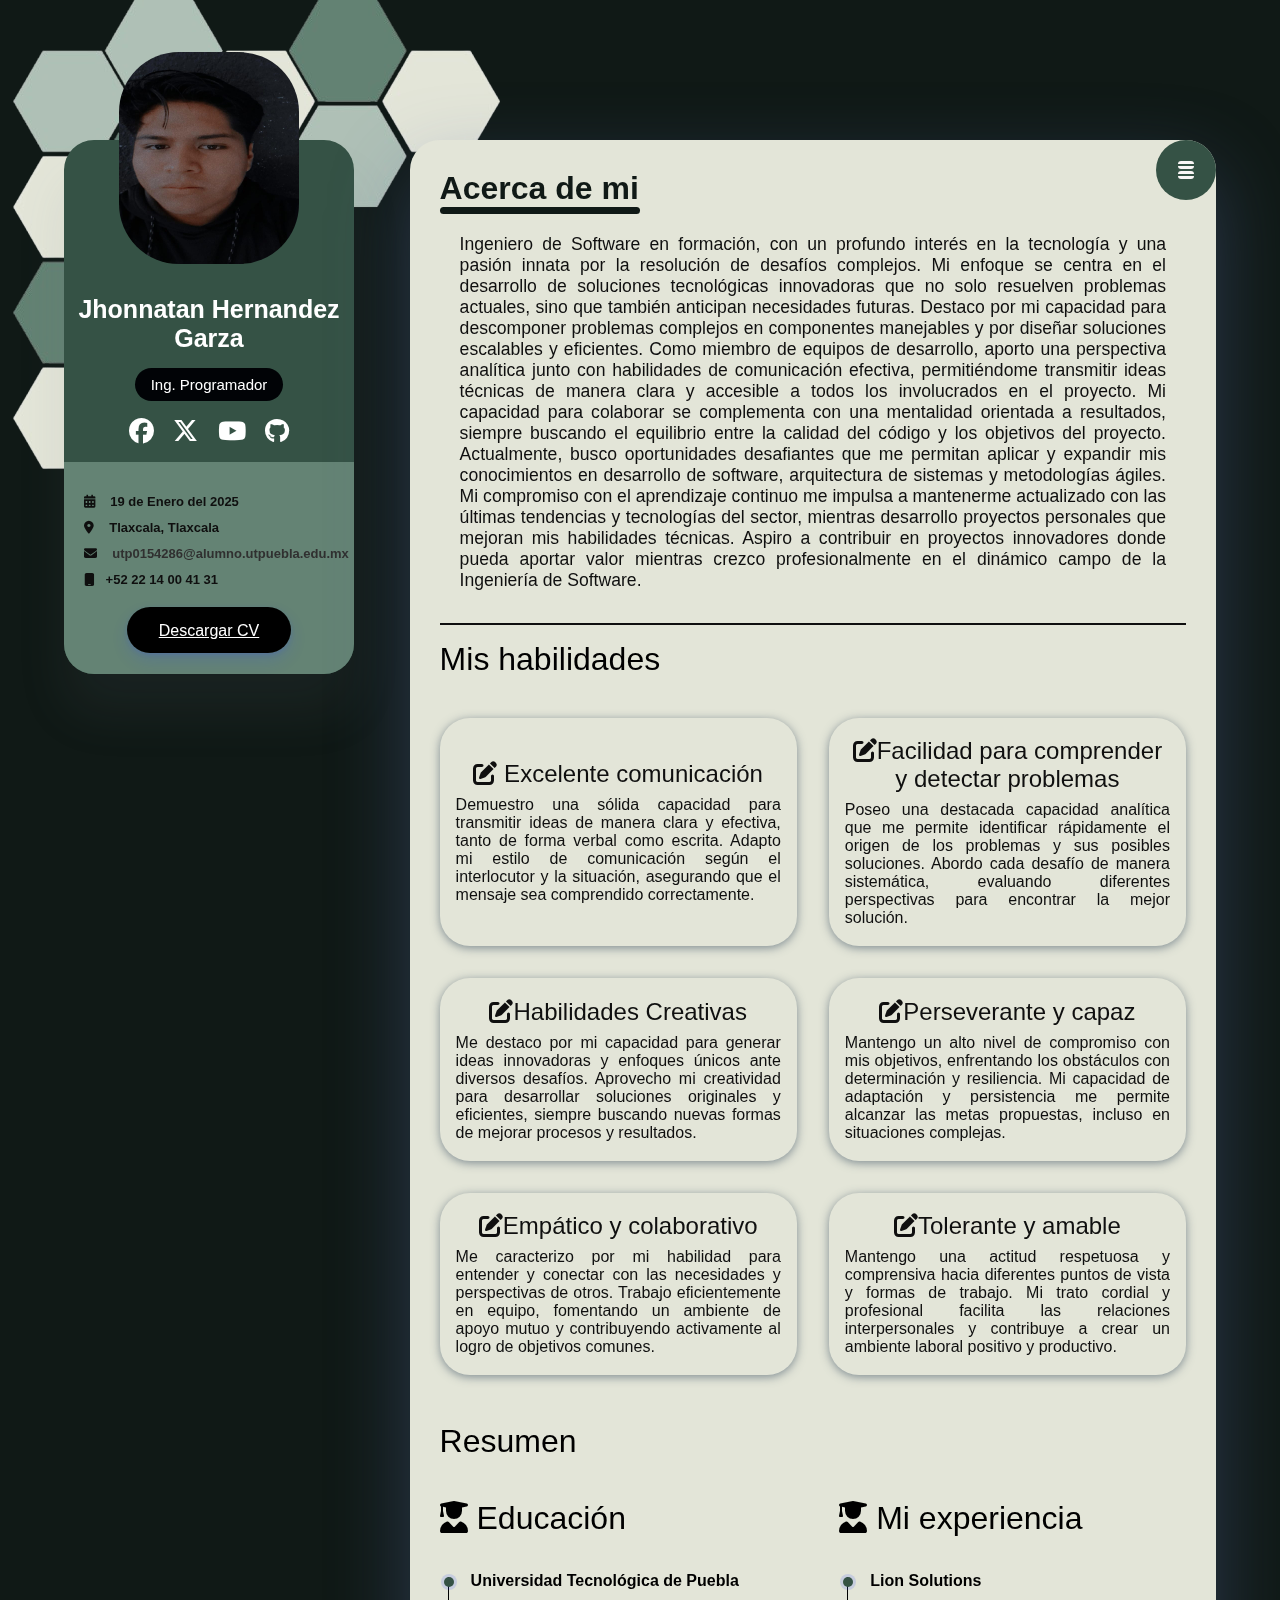
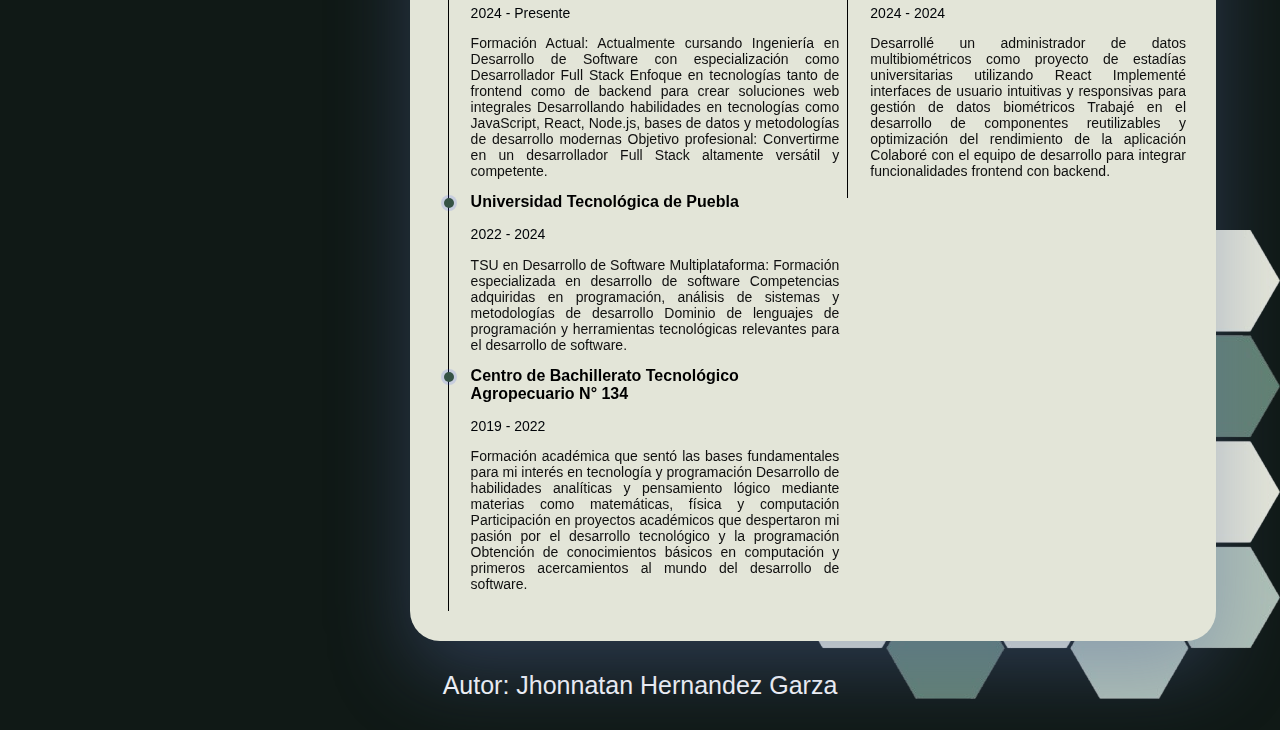
==== commit fda1e79f: "Actualizacion" ====
--- a/resources/index.html
+++ b/resources/index.html
@@ -16,7 +16,7 @@
     <div class="main-content">
         <aside>
             <div class="profile">
-                <img src="../media/Imagenes/perfil.jpg" id="photo-profile" class="my-photo"/>
+                <img src="../media/Imagenes/Opcion2.jpeg" id="photo-profile" class="my-photo"/>
                 <div>
                     <h1 class="title">Jhonnatan Hernandez Garza</h1>
                     <div class="badge-profile">Ing. Programador</div>
--- a/CSS/site.css
+++ b/CSS/site.css
@@ -70,10 +70,10 @@
 }
 
 .my-photo {
-    border-radius: 90px;
-    max-height: 11.25rem;
+    border-radius: 60px;
+    max-height: 13.25rem;
     max-width: 11.25rem;
-    height: 11.25rem;
+    height: 13.25rem;
     width: 11.25rem;
     margin-top: -7rem;
     margin-bottom: 1.5625rem;
